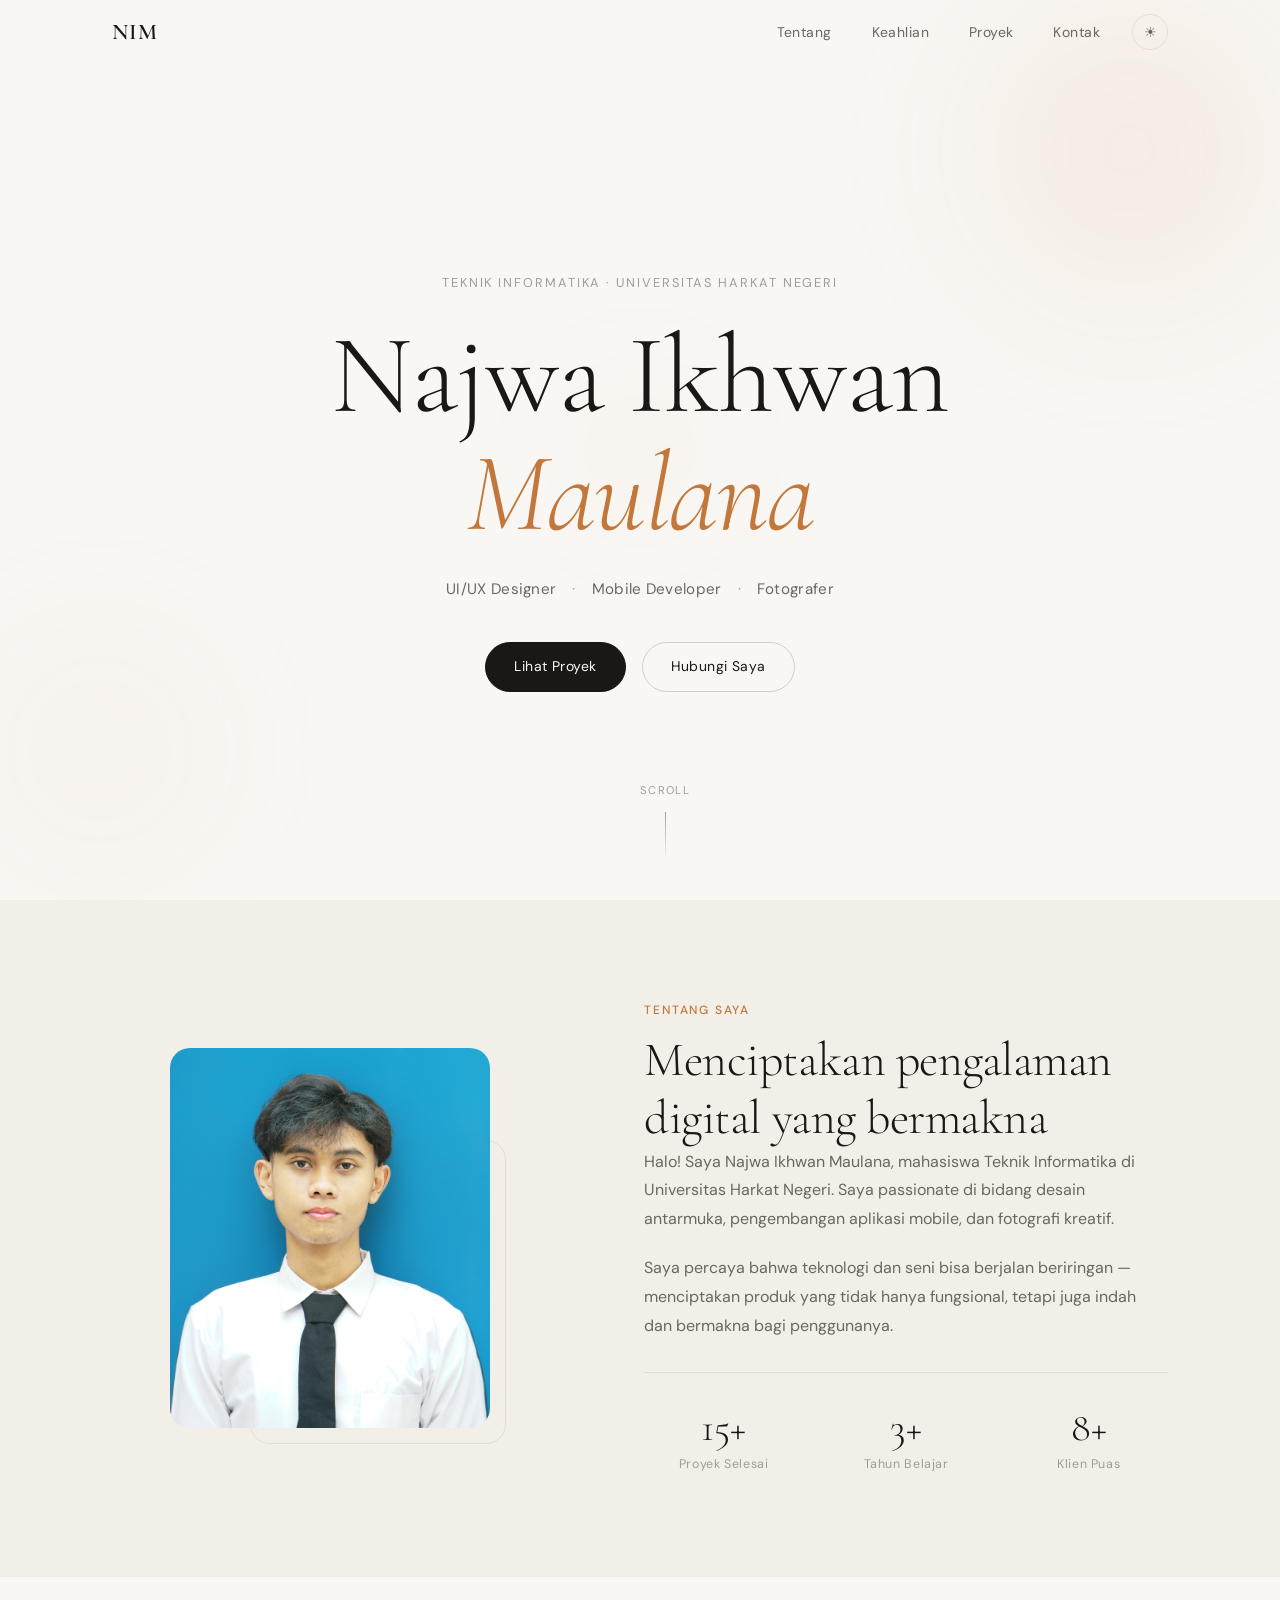
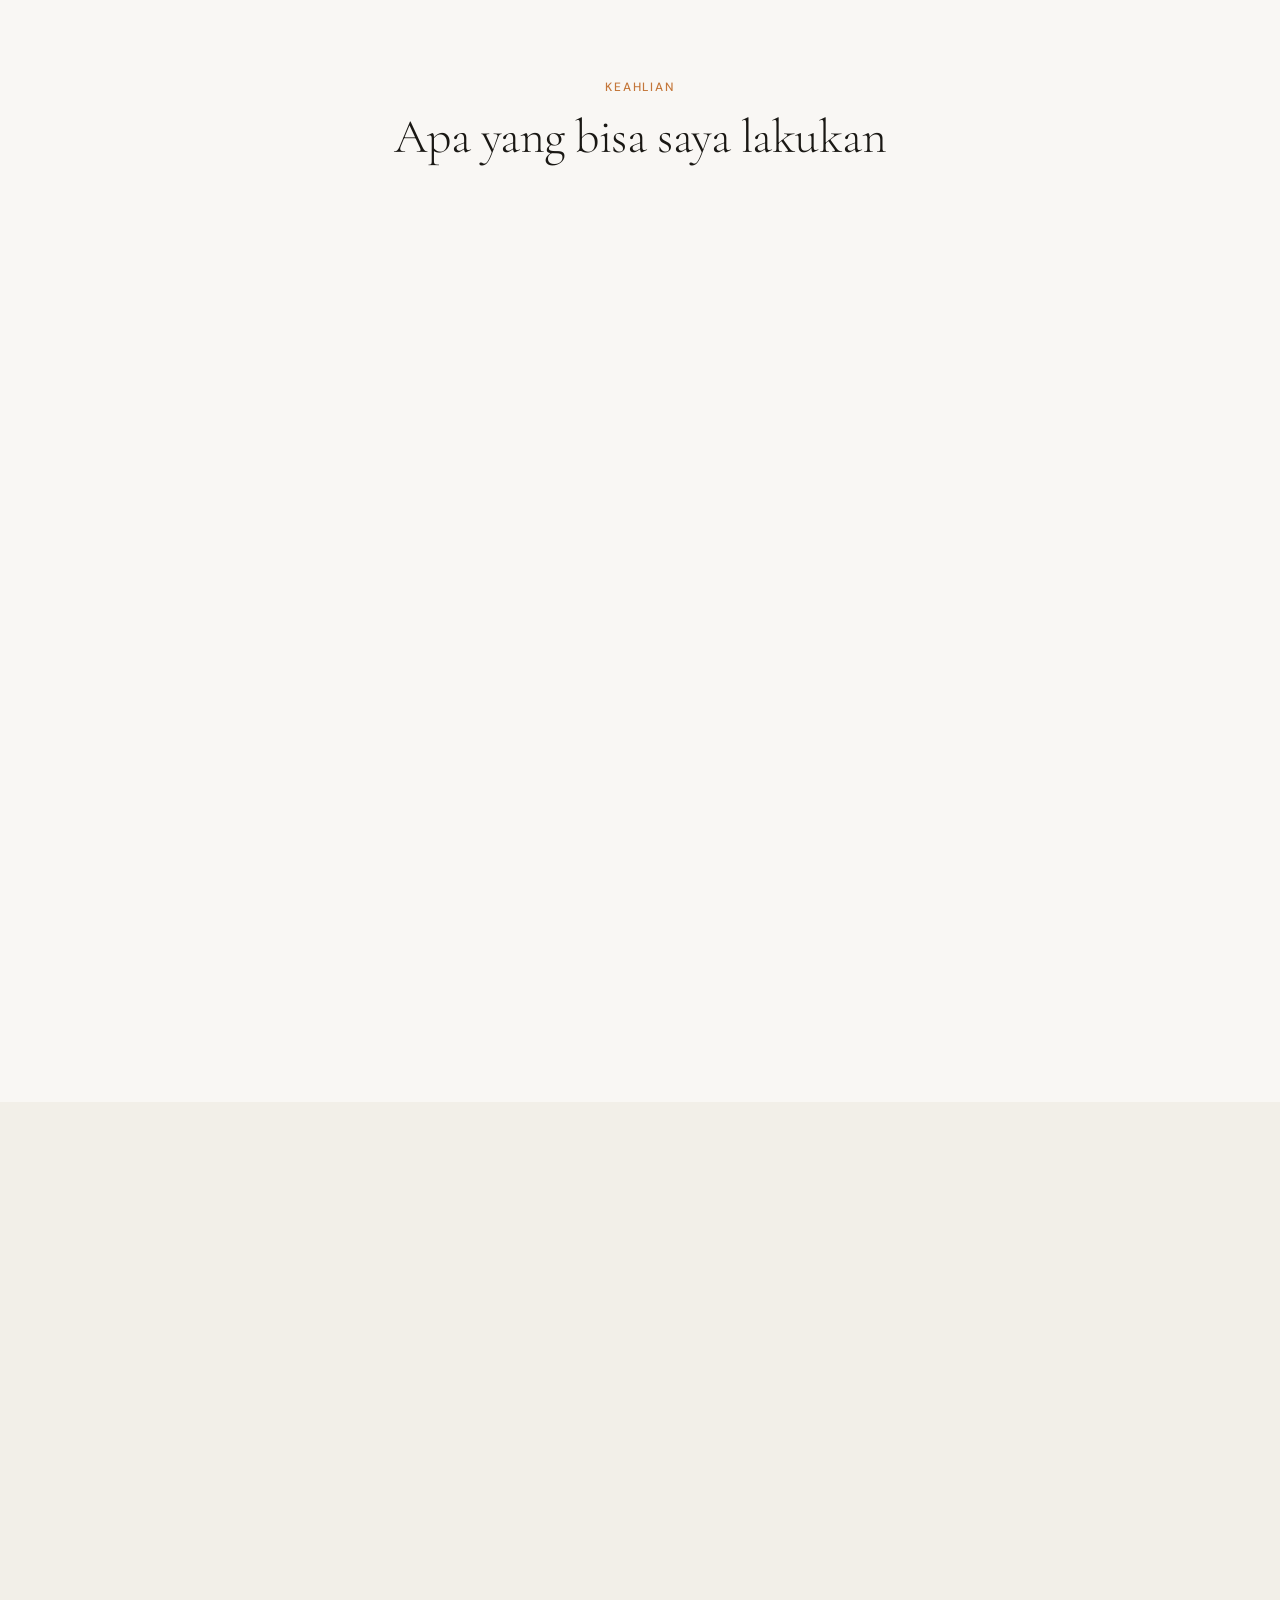
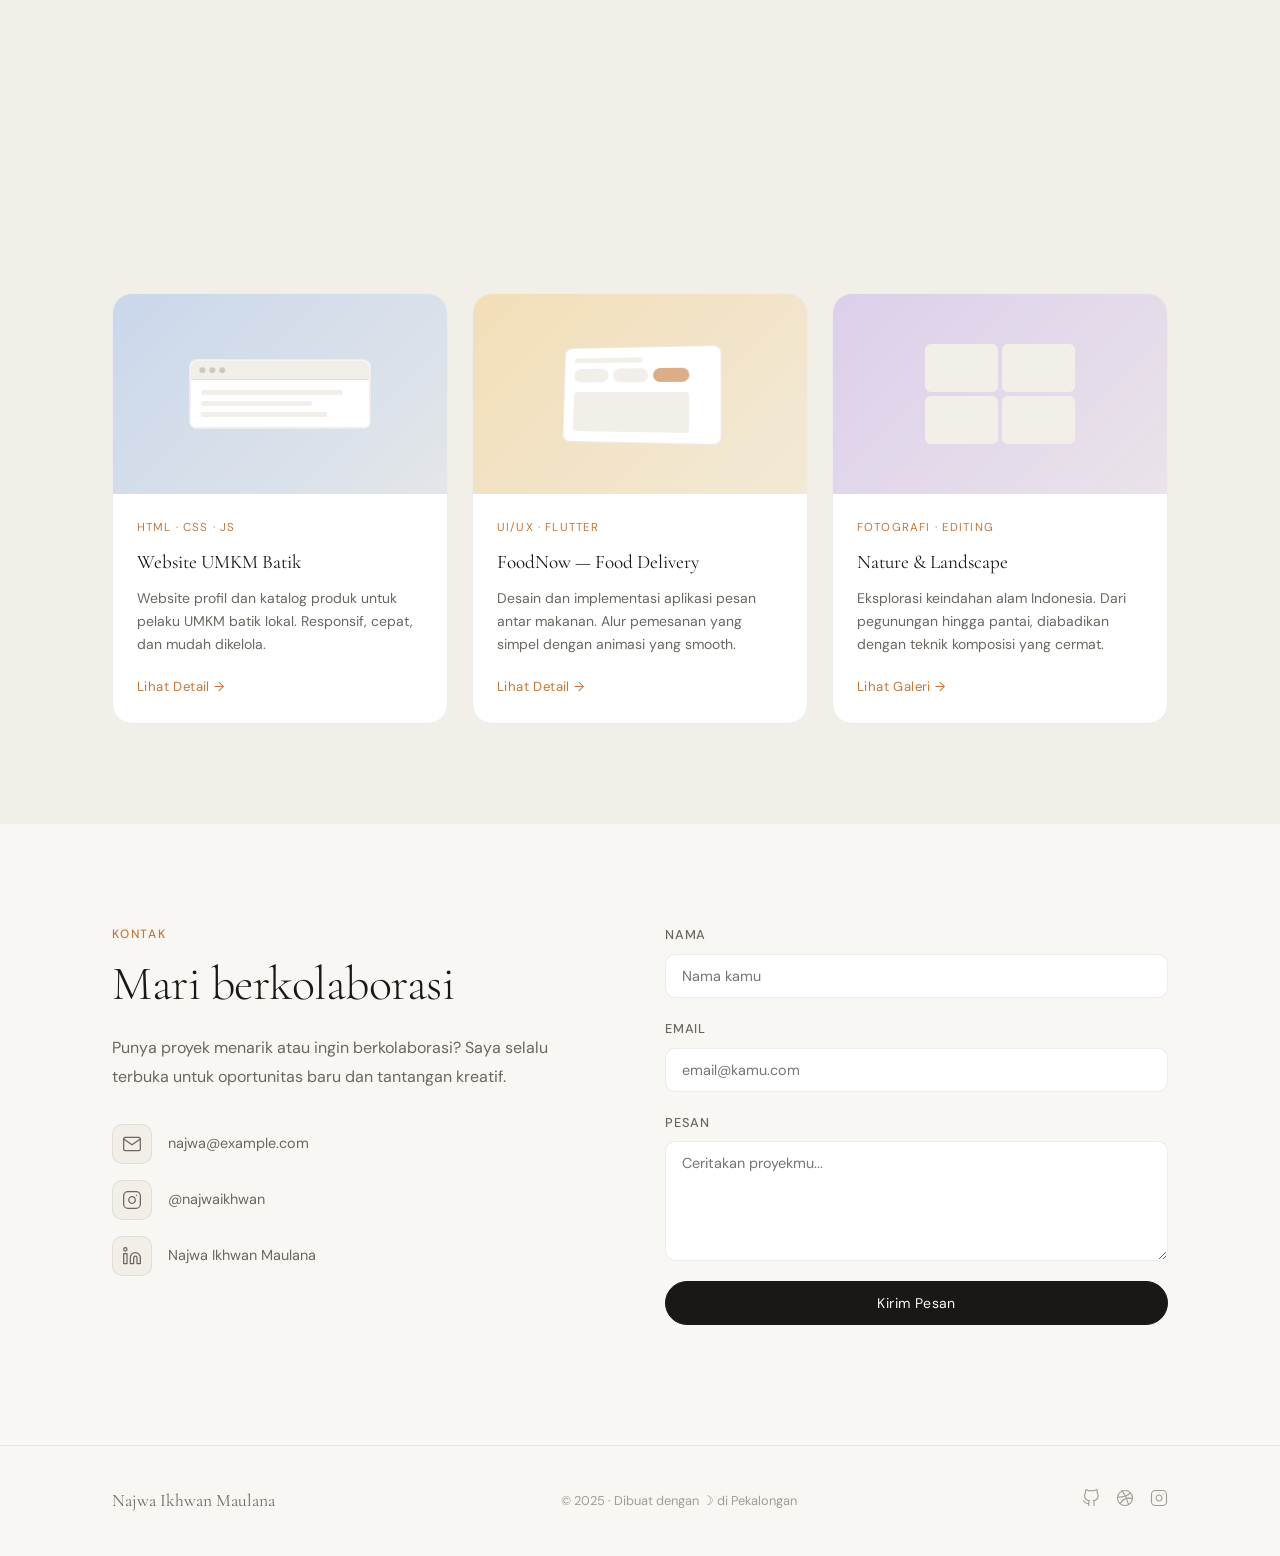
==== index.html @ eb7c4c54 "first commit" ====
<!DOCTYPE html>
<html lang="id" data-theme="light">
<head>
  <meta charset="UTF-8" />
  <meta name="viewport" content="width=device-width, initial-scale=1.0" />
  <title>Najwa Ikhwan Maulana — Portfolio</title>
  <meta name="description" content="Portfolio Najwa Ikhwan Maulana — UI/UX Designer, Mobile Developer & Fotografer dari Universitas Harkat Negeri" />
  <link rel="preconnect" href="https://fonts.googleapis.com" />
  <link rel="preconnect" href="https://fonts.gstatic.com" crossorigin />
  <link href="https://fonts.googleapis.com/css2?family=Cormorant+Garamond:ital,wght@0,300;0,400;0,600;1,300;1,400&family=DM+Sans:ital,opsz,wght@0,9..40,300;0,9..40,400;0,9..40,500;1,9..40,300&display=swap" rel="stylesheet" />
  <link rel="stylesheet" href="style.css" />
</head>
<body>

  <!-- NAV -->
  <nav class="nav" id="nav">
    <div class="nav-inner">
      <a href="#hero" class="nav-logo">NIM</a>
      <ul class="nav-links">
        <li><a href="#about">Tentang</a></li>
        <li><a href="#skills">Keahlian</a></li>
        <li><a href="#projects">Proyek</a></li>
        <li><a href="#contact">Kontak</a></li>
      </ul>
      <button class="theme-toggle" id="themeToggle" aria-label="Toggle dark mode">
        <span class="sun-icon">☀</span>
        <span class="moon-icon">☾</span>
      </button>
      <button class="nav-hamburger" id="hamburger" aria-label="Menu">
        <span></span><span></span><span></span>
      </button>
    </div>
    <div class="nav-mobile" id="navMobile">
      <a href="#about" class="mobile-link">Tentang</a>
      <a href="#skills" class="mobile-link">Keahlian</a>
      <a href="#projects" class="mobile-link">Proyek</a>
      <a href="#contact" class="mobile-link">Kontak</a>
    </div>
  </nav>

  <!-- HERO -->
  <section class="hero" id="hero">
    <div class="hero-bg">
      <div class="hero-shape shape-1"></div>
      <div class="hero-shape shape-2"></div>
      <div class="hero-shape shape-3"></div>
    </div>
    <div class="hero-content">
      <p class="hero-tag animate-up delay-1">Teknik Informatika · Universitas Harkat Negeri</p>
      <h1 class="hero-name animate-up delay-2">
        Najwa Ikhwan<br />
        <em>Maulana</em>
      </h1>
      <p class="hero-roles animate-up delay-3">
        <span class="role">UI/UX Designer</span>
        <span class="dot">·</span>
        <span class="role">Mobile Developer</span>
        <span class="dot">·</span>
        <span class="role">Fotografer</span>
      </p>
      <div class="hero-cta animate-up delay-4">
        <a href="#projects" class="btn btn-primary">Lihat Proyek</a>
        <a href="#contact" class="btn btn-outline">Hubungi Saya</a>
      </div>
    </div>
    <div class="hero-scroll animate-up delay-5">
      <span>Scroll</span>
      <div class="scroll-line"></div>
    </div>
  </section>

  <!-- ABOUT -->
  <section class="about section" id="about">
    <div class="container">
      <div class="about-grid">
        <div class="about-img-wrap reveal">
          <div class="about-img-frame">
            <!-- GANTI src dengan path/URL foto profilmu -->
            <img
              src="images/profile.jpeg"
              alt="Najwa Ikhwan Maulana"
              class="about-photo"
              onerror="this.style.display='none'; this.nextElementSibling.style.display='flex';"
            />
            <div class="about-img-placeholder" style="display:none;">
              <span>NIM</span>
            </div>
            <div class="about-img-deco"></div>
          </div>
        </div>
        <div class="about-text reveal delay-2">
          <p class="section-label">Tentang Saya</p>
          <h2 class="section-title">Menciptakan pengalaman digital yang bermakna</h2>
          <p class="about-desc">
            Halo! Saya Najwa Ikhwan Maulana, mahasiswa Teknik Informatika di Universitas Harkat Negeri. Saya passionate di bidang desain antarmuka, pengembangan aplikasi mobile, dan fotografi kreatif.
          </p>
          <p class="about-desc">
            Saya percaya bahwa teknologi dan seni bisa berjalan beriringan — menciptakan produk yang tidak hanya fungsional, tetapi juga indah dan bermakna bagi penggunanya.
          </p>
          <div class="about-stats">
            <div class="stat">
              <span class="stat-num">15+</span>
              <span class="stat-label">Proyek Selesai</span>
            </div>
            <div class="stat">
              <span class="stat-num">3+</span>
              <span class="stat-label">Tahun Belajar</span>
            </div>
            <div class="stat">
              <span class="stat-num">8+</span>
              <span class="stat-label">Klien Puas</span>
            </div>
          </div>
        </div>
      </div>
    </div>
  </section>

  <!-- SKILLS -->
  <section class="skills section" id="skills">
    <div class="container">
      <div class="section-header reveal">
        <p class="section-label">Keahlian</p>
        <h2 class="section-title">Apa yang bisa saya lakukan</h2>
      </div>
      <div class="skills-grid">

        <div class="skill-card reveal delay-1">
          <div class="skill-icon">
            <svg width="28" height="28" viewBox="0 0 24 24" fill="none" stroke="currentColor" stroke-width="1.5" stroke-linecap="round" stroke-linejoin="round"><rect x="2" y="3" width="20" height="14" rx="2"/><path d="M8 21h8M12 17v4"/></svg>
          </div>
          <h3>UI/UX Design</h3>
          <p>Merancang antarmuka yang intuitif dan estetis menggunakan Figma. Fokus pada user research, wireframing, prototyping, dan design system.</p>
          <div class="skill-tags">
            <span>Figma</span><span>Prototyping</span><span>User Research</span>
          </div>
        </div>

        <div class="skill-card reveal delay-2">
          <div class="skill-icon">
            <svg width="28" height="28" viewBox="0 0 24 24" fill="none" stroke="currentColor" stroke-width="1.5" stroke-linecap="round" stroke-linejoin="round"><rect x="5" y="2" width="14" height="20" rx="2"/><path d="M12 18h.01"/></svg>
          </div>
          <h3>Mobile Development</h3>
          <p>Membangun aplikasi mobile cross-platform yang smooth dan performan dengan Flutter. Dari konsep hingga deployment ke App Store & Play Store.</p>
          <div class="skill-tags">
            <span>Flutter</span><span>Dart</span><span>Firebase</span>
          </div>
        </div>

        <div class="skill-card reveal delay-3">
          <div class="skill-icon">
            <svg width="28" height="28" viewBox="0 0 24 24" fill="none" stroke="currentColor" stroke-width="1.5" stroke-linecap="round" stroke-linejoin="round"><polyline points="16 18 22 12 16 6"/><polyline points="8 6 2 12 8 18"/></svg>
          </div>
          <h3>Web Development</h3>
          <p>Membangun website yang responsif dan modern dengan HTML, CSS, dan JavaScript. Tampilan yang menarik di semua ukuran layar.</p>
          <div class="skill-tags">
            <span>HTML</span><span>CSS</span><span>JavaScript</span>
          </div>
        </div>

        <div class="skill-card reveal delay-4">
          <div class="skill-icon">
            <svg width="28" height="28" viewBox="0 0 24 24" fill="none" stroke="currentColor" stroke-width="1.5" stroke-linecap="round" stroke-linejoin="round"><path d="M14.5 4h-5L7 7H4a2 2 0 0 0-2 2v9a2 2 0 0 0 2 2h16a2 2 0 0 0 2-2V9a2 2 0 0 0-2-2h-3l-2.5-3z"/><circle cx="12" cy="13" r="3"/></svg>
          </div>
          <h3>Fotografi</h3>
          <p>Mengabadikan momen dengan perspektif yang unik. Spesialisasi portrait, landscape, dan product photography dengan editing profesional.</p>
          <div class="skill-tags">
            <span>Portrait</span><span>Landscape</span><span>Lightroom</span>
          </div>
        </div>

        <div class="skill-card reveal delay-5">
          <div class="skill-icon">
            <svg width="28" height="28" viewBox="0 0 24 24" fill="none" stroke="currentColor" stroke-width="1.5" stroke-linecap="round" stroke-linejoin="round"><circle cx="12" cy="12" r="3"/><path d="M12 1v4M12 19v4M4.22 4.22l2.83 2.83M16.95 16.95l2.83 2.83M1 12h4M19 12h4M4.22 19.78l2.83-2.83M16.95 7.05l2.83-2.83"/></svg>
          </div>
          <h3>Photo Editing</h3>
          <p>Mengolah foto menjadi karya visual yang memukau. Retouching, color grading, dan manipulasi foto dengan teknik profesional.</p>
          <div class="skill-tags">
            <span>Photoshop</span><span>Lightroom</span><span>Color Grading</span>
          </div>
        </div>

        <div class="skill-card reveal delay-6">
          <div class="skill-icon">
            <svg width="28" height="28" viewBox="0 0 24 24" fill="none" stroke="currentColor" stroke-width="1.5" stroke-linecap="round" stroke-linejoin="round"><path d="M12 20h9"/><path d="M16.5 3.5a2.121 2.121 0 0 1 3 3L7 19l-4 1 1-4L16.5 3.5z"/></svg>
          </div>
          <h3>Branding & Visual</h3>
          <p>Membangun identitas visual yang kuat dan konsisten. Logo design, brand guideline, dan materi pemasaran yang berkesan.</p>
          <div class="skill-tags">
            <span>Logo Design</span><span>Illustrator</span><span>Branding</span>
          </div>
        </div>

      </div>
    </div>
  </section>

  <!-- PROJECTS -->
  <section class="projects section" id="projects">
    <div class="container">
      <div class="section-header reveal">
        <p class="section-label">Portofolio</p>
        <h2 class="section-title">Proyek pilihan saya</h2>
      </div>

      <div class="projects-filter reveal">
        <button class="filter-btn active" data-filter="all">Semua</button>
        <button class="filter-btn" data-filter="uiux">UI/UX</button>
        <button class="filter-btn" data-filter="mobile">Mobile</button>
        <button class="filter-btn" data-filter="web">Web</button>
        <button class="filter-btn" data-filter="foto">Fotografi</button>
      </div>

      <div class="projects-grid" id="projectsGrid">

        <div class="project-card reveal delay-1" data-category="uiux">
          <div class="project-img" style="--accent:#6C63FF">
            <!-- GANTI src dengan path/URL thumbnail proyek 1 -->
            <img src="images/project-1.jpg" alt="Aplikasi E-Learning" class="project-thumb"
              onerror="this.style.display='none'; this.nextElementSibling.style.display='flex';" />
            <div class="project-mockup uiux-mock" style="display:none;">
              <div class="mock-bar"></div>
              <div class="mock-content">
                <div class="mock-line w80"></div>
                <div class="mock-line w60"></div>
                <div class="mock-card-row">
                  <div class="mock-card-sm"></div>
                  <div class="mock-card-sm"></div>
                </div>
              </div>
            </div>
          </div>
          <div class="project-info">
            <div class="project-cat">UI/UX Design</div>
            <h3>Aplikasi E-Learning</h3>
            <p>Desain lengkap aplikasi belajar online dengan fitur video, kuis, dan sertifikat. 40+ layar termasuk design system.</p>
            <div class="project-links">
              <a href="https://www.figma.com/design/Xkju3Ho3dI4zHJKLaBNoLL/PostureFit---Indonesia-Atletis?node-id=4-2&t=gDZotQlqgUCAiYot-1" class="project-link">Lihat Detail →</a>
            </div>
          </div>
        </div>

        <div class="project-card reveal delay-2" data-category="mobile">
          <div class="project-img" style="--accent:#00B4A0">
            <!-- GANTI src dengan path/URL thumbnail proyek 2 -->
            <img src="images/project-2.jpg" alt="FinTrack" class="project-thumb"
              onerror="this.style.display='none'; this.nextElementSibling.style.display='flex';" />
            <div class="project-mockup mobile-mock" style="display:none;">
              <div class="phone-frame">
                <div class="phone-notch"></div>
                <div class="phone-screen">
                  <div class="mock-line w70"></div>
                  <div class="mock-line w50"></div>
                  <div class="mock-circle"></div>
                </div>
              </div>
            </div>
          </div>
          <div class="project-info">
            <div class="project-cat">Flutter · Mobile</div>
            <h3>FinTrack — Keuangan Pribadi</h3>
            <p>Aplikasi manajemen keuangan pribadi berbasis Flutter. Fitur pencatatan transaksi, budget tracking, dan laporan visual.</p>
            <div class="project-links">
              <a href="#" class="project-link">Lihat Detail →</a>
            </div>
          </div>
        </div>

        <div class="project-card reveal delay-3" data-category="foto">
          <div class="project-img photo-project" style="--accent:#E8956D">
            <!-- GANTI src dengan path/URL thumbnail proyek 3 -->
            <img src="images/project-3.jpg" alt="Urban Portraits Series" class="project-thumb"
              onerror="this.style.display='none'; this.nextElementSibling.style.display='flex';" />
            <div class="photo-grid-mock" style="display:none;">
              <div class="pg-item pg-large"></div>
              <div class="pg-right">
                <div class="pg-item"></div>
                <div class="pg-item"></div>
              </div>
            </div>
          </div>
          <div class="project-info">
            <div class="project-cat">Fotografi · Editing</div>
            <h3>Urban Portraits Series</h3>
            <p>Koleksi foto portrait dan street photography di sudut-sudut kota. Diedit dengan color grading cinematic tone.</p>
            <div class="project-links">
              <a href="#" class="project-link">Lihat Galeri →</a>
            </div>
          </div>
        </div>

        <div class="project-card reveal delay-4" data-category="web">
          <div class="project-img" style="--accent:#3B82F6">
            <!-- GANTI src dengan path/URL thumbnail proyek 4 -->
            <img src="images/project-4.jpg" alt="Website UMKM Batik" class="project-thumb"
              onerror="this.style.display='none'; this.nextElementSibling.style.display='flex';" />
            <div class="project-mockup web-mock" style="display:none;">
              <div class="mock-browser">
                <div class="browser-dots"><span></span><span></span><span></span></div>
                <div class="browser-body">
                  <div class="mock-line w90"></div>
                  <div class="mock-line w70"></div>
                  <div class="mock-line w80"></div>
                </div>
              </div>
            </div>
          </div>
          <div class="project-info">
            <div class="project-cat">HTML · CSS · JS</div>
            <h3>Website UMKM Batik</h3>
            <p>Website profil dan katalog produk untuk pelaku UMKM batik lokal. Responsif, cepat, dan mudah dikelola.</p>
            <div class="project-links">
              <a href="#" class="project-link">Lihat Detail →</a>
            </div>
          </div>
        </div>

        <div class="project-card reveal delay-5" data-category="uiux mobile">
          <div class="project-img" style="--accent:#F59E0B">
            <!-- GANTI src dengan path/URL thumbnail proyek 5 -->
            <img src="images/project-5.jpg" alt="FoodNow Food Delivery" class="project-thumb"
              onerror="this.style.display='none'; this.nextElementSibling.style.display='flex';" />
            <div class="project-mockup uiux-mock" style="display:none;">
              <div class="mock-bar"></div>
              <div class="mock-content">
                <div class="mock-line w60"></div>
                <div class="mock-row">
                  <div class="mock-pill"></div>
                  <div class="mock-pill"></div>
                  <div class="mock-pill active"></div>
                </div>
                <div class="mock-card-full"></div>
              </div>
            </div>
          </div>
          <div class="project-info">
            <div class="project-cat">UI/UX · Flutter</div>
            <h3>FoodNow — Food Delivery</h3>
            <p>Desain dan implementasi aplikasi pesan antar makanan. Alur pemesanan yang simpel dengan animasi yang smooth.</p>
            <div class="project-links">
              <a href="#" class="project-link">Lihat Detail →</a>
            </div>
          </div>
        </div>

        <div class="project-card reveal delay-6" data-category="foto">
          <div class="project-img photo-project" style="--accent:#8B5CF6">
            <!-- GANTI src dengan path/URL thumbnail proyek 6 -->
            <img src="images/project-6.jpg" alt="Nature and Landscape" class="project-thumb"
              onerror="this.style.display='none'; this.nextElementSibling.style.display='flex';" />
            <div class="photo-grid-mock style2" style="display:none;">
              <div class="pg-item"></div>
              <div class="pg-item"></div>
              <div class="pg-item"></div>
              <div class="pg-item"></div>
            </div>
          </div>
          <div class="project-info">
            <div class="project-cat">Fotografi · Editing</div>
            <h3>Nature & Landscape</h3>
            <p>Eksplorasi keindahan alam Indonesia. Dari pegunungan hingga pantai, diabadikan dengan teknik komposisi yang cermat.</p>
            <div class="project-links">
              <a href="#" class="project-link">Lihat Galeri →</a>
            </div>
          </div>
        </div>

      </div>
    </div>
  </section>

  <!-- CONTACT -->
  <section class="contact section" id="contact">
    <div class="container">
      <div class="contact-wrap reveal">
        <div class="contact-left">
          <p class="section-label">Kontak</p>
          <h2 class="section-title">Mari berkolaborasi</h2>
          <p class="contact-desc">Punya proyek menarik atau ingin berkolaborasi? Saya selalu terbuka untuk oportunitas baru dan tantangan kreatif.</p>
          <div class="contact-links">
            <a href="mailto:najwa@example.com" class="contact-item">
              <div class="contact-icon">
                <svg width="20" height="20" viewBox="0 0 24 24" fill="none" stroke="currentColor" stroke-width="1.5" stroke-linecap="round" stroke-linejoin="round"><path d="M4 4h16c1.1 0 2 .9 2 2v12c0 1.1-.9 2-2 2H4c-1.1 0-2-.9-2-2V6c0-1.1.9-2 2-2z"/><polyline points="22,6 12,13 2,6"/></svg>
              </div>
              <span>najwa@example.com</span>
            </a>
            <a href="https://instagram.com/" target="_blank" class="contact-item">
              <div class="contact-icon">
                <svg width="20" height="20" viewBox="0 0 24 24" fill="none" stroke="currentColor" stroke-width="1.5" stroke-linecap="round" stroke-linejoin="round"><rect x="2" y="2" width="20" height="20" rx="5" ry="5"/><path d="M16 11.37A4 4 0 1 1 12.63 8 4 4 0 0 1 16 11.37z"/><line x1="17.5" y1="6.5" x2="17.51" y2="6.5"/></svg>
              </div>
              <span>@najwaikhwan</span>
            </a>
            <a href="https://linkedin.com/" target="_blank" class="contact-item">
              <div class="contact-icon">
                <svg width="20" height="20" viewBox="0 0 24 24" fill="none" stroke="currentColor" stroke-width="1.5" stroke-linecap="round" stroke-linejoin="round"><path d="M16 8a6 6 0 0 1 6 6v7h-4v-7a2 2 0 0 0-2-2 2 2 0 0 0-2 2v7h-4v-7a6 6 0 0 1 6-6z"/><rect x="2" y="9" width="4" height="12"/><circle cx="4" cy="4" r="2"/></svg>
              </div>
              <span>Najwa Ikhwan Maulana</span>
            </a>
          </div>
        </div>
        <div class="contact-right">
          <form class="contact-form" id="contactForm">
            <div class="form-group">
              <label for="name">Nama</label>
              <input type="text" id="name" placeholder="Nama kamu" required />
            </div>
            <div class="form-group">
              <label for="email">Email</label>
              <input type="email" id="email" placeholder="email@kamu.com" required />
            </div>
            <div class="form-group">
              <label for="message">Pesan</label>
              <textarea id="message" rows="4" placeholder="Ceritakan proyekmu..." required></textarea>
            </div>
            <button type="submit" class="btn btn-primary btn-full">Kirim Pesan</button>
            <p class="form-note" id="formNote"></p>
          </form>
        </div>
      </div>
    </div>
  </section>

  <!-- FOOTER -->
  <footer class="footer">
    <div class="container">
      <div class="footer-inner">
        <p class="footer-name">Najwa Ikhwan Maulana</p>
        <p class="footer-copy">© 2025 · Dibuat dengan ☽ di Pekalongan</p>
        <div class="footer-social">
          <a href="https://github.com/" target="_blank" aria-label="GitHub">
            <svg width="18" height="18" viewBox="0 0 24 24" fill="none" stroke="currentColor" stroke-width="1.5" stroke-linecap="round" stroke-linejoin="round"><path d="M9 19c-5 1.5-5-2.5-7-3m14 6v-3.87a3.37 3.37 0 0 0-.94-2.61c3.14-.35 6.44-1.54 6.44-7A5.44 5.44 0 0 0 20 4.77 5.07 5.07 0 0 0 19.91 1S18.73.65 16 2.48a13.38 13.38 0 0 0-7 0C6.27.65 5.09 1 5.09 1A5.07 5.07 0 0 0 5 4.77a5.44 5.44 0 0 0-1.5 3.78c0 5.42 3.3 6.61 6.44 7A3.37 3.37 0 0 0 9 18.13V22"/></svg>
          </a>
          <a href="https://dribbble.com/" target="_blank" aria-label="Dribbble">
            <svg width="18" height="18" viewBox="0 0 24 24" fill="none" stroke="currentColor" stroke-width="1.5" stroke-linecap="round" stroke-linejoin="round"><circle cx="12" cy="12" r="10"/><path d="M8.56 2.75c4.37 6.03 6.02 9.42 8.03 17.72m2.54-15.38c-3.72 4.35-8.94 5.66-16.88 5.85m19.5 1.9c-3.5-.93-6.63-.82-8.94 0-2.58.92-5.01 2.86-7.44 6.32"/></svg>
          </a>
          <a href="https://instagram.com/" target="_blank" aria-label="Instagram">
            <svg width="18" height="18" viewBox="0 0 24 24" fill="none" stroke="currentColor" stroke-width="1.5" stroke-linecap="round" stroke-linejoin="round"><rect x="2" y="2" width="20" height="20" rx="5"/><path d="M16 11.37A4 4 0 1 1 12.63 8 4 4 0 0 1 16 11.37z"/><line x1="17.5" y1="6.5" x2="17.51" y2="6.5"/></svg>
          </a>
        </div>
      </div>
    </div>
  </footer>

  <script src="main.js"></script>
</body>
</html>
---- style.css ----
/* ===== IMAGES ===== */
.about-photo {
  width: 100%;
  height: 100%;
  object-fit: cover;
  border-radius: var(--radius-lg);
  display: block;
}

.project-thumb {
  width: 100%;
  height: 100%;
  object-fit: cover;
  display: block;
  transition: transform 0.5s cubic-bezier(0.4,0,0.2,1);
}

.project-card:hover .project-thumb {
  transform: scale(1.04);
}

/* ===== RESET & BASE ===== */
*, *::before, *::after { box-sizing: border-box; margin: 0; padding: 0; }

:root {
  --bg: #F9F7F4;
  --bg-card: #FFFFFF;
  --bg-alt: #F2EFE8;
  --text: #1A1814;
  --text-muted: #6B6760;
  --text-faint: #A09D97;
  --accent: #2D2926;
  --accent-warm: #C4773A;
  --border: rgba(26,24,20,0.08);
  --border-hover: rgba(26,24,20,0.18);
  --shadow: 0 4px 32px rgba(26,24,20,0.06);
  --shadow-hover: 0 8px 48px rgba(26,24,20,0.12);
  --nav-h: 64px;
  --radius: 12px;
  --radius-lg: 20px;
  --transition: 0.3s cubic-bezier(0.4,0,0.2,1);
  --font-display: 'Cormorant Garamond', serif;
  --font-body: 'DM Sans', sans-serif;
}

[data-theme="dark"] {
  --bg: #121110;
  --bg-card: #1C1B19;
  --bg-alt: #191817;
  --text: #F0EDE6;
  --text-muted: #9A9690;
  --text-faint: #5E5C57;
  --accent: #F0EDE6;
  --accent-warm: #D4894A;
  --border: rgba(240,237,230,0.08);
  --border-hover: rgba(240,237,230,0.18);
  --shadow: 0 4px 32px rgba(0,0,0,0.3);
  --shadow-hover: 0 8px 48px rgba(0,0,0,0.4);
}

html { scroll-behavior: smooth; font-size: 16px; }

body {
  font-family: var(--font-body);
  background: var(--bg);
  color: var(--text);
  line-height: 1.7;
  overflow-x: hidden;
  transition: background var(--transition), color var(--transition);
}

::selection { background: var(--accent-warm); color: #fff; }

a { text-decoration: none; color: inherit; }
img { max-width: 100%; display: block; }

.container {
  max-width: 1120px;
  margin: 0 auto;
  padding: 0 2rem;
}

.section { padding: 100px 0; }

/* ===== NAV ===== */
.nav {
  position: fixed;
  top: 0; left: 0; right: 0;
  z-index: 1000;
  height: var(--nav-h);
  background: transparent;
  transition: background var(--transition), backdrop-filter var(--transition), border-color var(--transition);
}

.nav.scrolled {
  background: rgba(249,247,244,0.85);
  backdrop-filter: blur(12px);
  border-bottom: 1px solid var(--border);
}

[data-theme="dark"] .nav.scrolled {
  background: rgba(18,17,16,0.85);
}

.nav-inner {
  max-width: 1120px;
  margin: 0 auto;
  padding: 0 2rem;
  height: 100%;
  display: flex;
  align-items: center;
  gap: 2rem;
}

.nav-logo {
  font-family: var(--font-display);
  font-size: 1.4rem;
  font-weight: 600;
  letter-spacing: 0.05em;
  color: var(--text);
  margin-right: auto;
}

.nav-links {
  display: flex;
  list-style: none;
  gap: 2.5rem;
}

.nav-links a {
  font-size: 0.875rem;
  font-weight: 400;
  letter-spacing: 0.03em;
  color: var(--text-muted);
  transition: color var(--transition);
  position: relative;
}

.nav-links a::after {
  content: '';
  position: absolute;
  bottom: -2px; left: 0;
  width: 0; height: 1px;
  background: var(--accent-warm);
  transition: width var(--transition);
}

.nav-links a:hover { color: var(--text); }
.nav-links a:hover::after { width: 100%; }

.theme-toggle {
  width: 36px; height: 36px;
  background: none;
  border: 1px solid var(--border);
  border-radius: 50%;
  cursor: pointer;
  display: flex;
  align-items: center;
  justify-content: center;
  color: var(--text-muted);
  font-size: 0.9rem;
  transition: all var(--transition);
}

.theme-toggle:hover {
  border-color: var(--border-hover);
  color: var(--text);
}

[data-theme="light"] .moon-icon { display: none; }
[data-theme="dark"] .sun-icon { display: none; }

.nav-hamburger {
  display: none;
  flex-direction: column;
  gap: 5px;
  background: none;
  border: none;
  cursor: pointer;
  padding: 4px;
}

.nav-hamburger span {
  display: block;
  width: 22px; height: 1.5px;
  background: var(--text);
  transition: all var(--transition);
}

.nav-mobile {
  display: none;
  flex-direction: column;
  padding: 1rem 2rem 1.5rem;
  background: var(--bg-card);
  border-bottom: 1px solid var(--border);
  gap: 1rem;
}

.nav-mobile.open { display: flex; }

.mobile-link {
  font-size: 1rem;
  color: var(--text-muted);
  transition: color var(--transition);
}

.mobile-link:hover { color: var(--text); }

/* ===== HERO ===== */
.hero {
  min-height: 100svh;
  display: flex;
  align-items: center;
  justify-content: center;
  position: relative;
  overflow: hidden;
  padding-top: var(--nav-h);
}

.hero-bg {
  position: absolute;
  inset: 0;
  pointer-events: none;
}

.hero-shape {
  position: absolute;
  border-radius: 50%;
  opacity: 0.35;
  filter: blur(60px);
}

.shape-1 {
  width: 500px; height: 500px;
  top: -100px; right: -100px;
  background: radial-gradient(circle, rgba(196,119,58,0.3) 0%, transparent 70%);
  animation: float1 12s ease-in-out infinite;
}

.shape-2 {
  width: 400px; height: 400px;
  bottom: -50px; left: -100px;
  background: radial-gradient(circle, rgba(196,119,58,0.15) 0%, transparent 70%);
  animation: float2 15s ease-in-out infinite;
}

.shape-3 {
  width: 300px; height: 300px;
  top: 50%; left: 50%;
  transform: translate(-50%, -50%);
  background: radial-gradient(circle, rgba(196,119,58,0.08) 0%, transparent 70%);
  animation: float1 9s ease-in-out infinite reverse;
}

@keyframes float1 {
  0%, 100% { transform: translateY(0) scale(1); }
  50% { transform: translateY(-30px) scale(1.05); }
}

@keyframes float2 {
  0%, 100% { transform: translateX(0) scale(1); }
  50% { transform: translateX(30px) scale(1.05); }
}

.hero-content {
  position: relative;
  z-index: 1;
  text-align: center;
  max-width: 800px;
  padding: 0 2rem;
}

.hero-tag {
  font-size: 0.8rem;
  letter-spacing: 0.15em;
  text-transform: uppercase;
  color: var(--text-faint);
  margin-bottom: 1.5rem;
}

.hero-name {
  font-family: var(--font-display);
  font-size: clamp(3.5rem, 9vw, 7rem);
  font-weight: 300;
  line-height: 1.05;
  letter-spacing: -0.01em;
  color: var(--text);
  margin-bottom: 1.5rem;
}

.hero-name em {
  font-style: italic;
  color: var(--accent-warm);
}

.hero-roles {
  display: flex;
  flex-wrap: wrap;
  align-items: center;
  justify-content: center;
  gap: 0.5rem 1rem;
  color: var(--text-muted);
  font-size: 0.95rem;
  letter-spacing: 0.02em;
  margin-bottom: 2.5rem;
}

.dot { color: var(--text-faint); }

.hero-cta {
  display: flex;
  gap: 1rem;
  justify-content: center;
  flex-wrap: wrap;
}

.hero-scroll {
  position: absolute;
  bottom: 2.5rem;
  left: 50%;
  transform: translateX(-50%);
  display: flex;
  flex-direction: column;
  align-items: center;
  gap: 0.75rem;
  color: var(--text-faint);
  font-size: 0.7rem;
  letter-spacing: 0.12em;
  text-transform: uppercase;
}

.scroll-line {
  width: 1px;
  height: 48px;
  background: linear-gradient(to bottom, var(--text-faint), transparent);
  animation: scrollDown 2s ease-in-out infinite;
}

@keyframes scrollDown {
  0% { transform: scaleY(0); transform-origin: top; opacity: 0; }
  50% { transform: scaleY(1); transform-origin: top; opacity: 1; }
  100% { transform: scaleY(1); transform-origin: bottom; opacity: 0; }
}

/* ===== BUTTONS ===== */
.btn {
  display: inline-flex;
  align-items: center;
  gap: 0.5rem;
  padding: 0.75rem 1.75rem;
  border-radius: 100px;
  font-family: var(--font-body);
  font-size: 0.875rem;
  font-weight: 400;
  letter-spacing: 0.03em;
  cursor: pointer;
  transition: all var(--transition);
  border: 1px solid transparent;
}

.btn-primary {
  background: var(--text);
  color: var(--bg);
  border-color: var(--text);
}

.btn-primary:hover {
  background: var(--accent-warm);
  border-color: var(--accent-warm);
  transform: translateY(-2px);
  box-shadow: 0 8px 24px rgba(196,119,58,0.3);
}

.btn-outline {
  background: transparent;
  color: var(--text);
  border-color: var(--border-hover);
}

.btn-outline:hover {
  border-color: var(--text);
  transform: translateY(-2px);
}

.btn-full { width: 100%; justify-content: center; }

/* ===== SECTION COMMON ===== */
.section-label {
  font-size: 0.75rem;
  letter-spacing: 0.15em;
  text-transform: uppercase;
  color: var(--accent-warm);
  margin-bottom: 0.75rem;
  font-weight: 500;
}

.section-title {
  font-family: var(--font-display);
  font-size: clamp(2rem, 4vw, 3rem);
  font-weight: 300;
  line-height: 1.2;
  color: var(--text);
  letter-spacing: -0.01em;
}

.section-header {
  text-align: center;
  margin-bottom: 4rem;
}

/* ===== ABOUT ===== */
.about { background: var(--bg-alt); }

.about-grid {
  display: grid;
  grid-template-columns: 1fr 1.2fr;
  gap: 6rem;
  align-items: center;
}

.about-img-wrap {
  display: flex;
  justify-content: center;
}

.about-img-frame {
  position: relative;
  width: 320px;
  height: 380px;
}

.about-img-placeholder {
  width: 100%;
  height: 100%;
  background: var(--bg-card);
  border-radius: var(--radius-lg);
  border: 1px solid var(--border);
  display: flex;
  align-items: center;
  justify-content: center;
  font-family: var(--font-display);
  font-size: 3rem;
  color: var(--text-faint);
  font-weight: 300;
  overflow: hidden;
}

.about-img-deco {
  position: absolute;
  bottom: -16px; right: -16px;
  width: 80%;
  height: 80%;
  border: 1px solid var(--border);
  border-radius: var(--radius-lg);
  z-index: -1;
}

.about-desc {
  color: var(--text-muted);
  margin-bottom: 1.25rem;
  font-size: 1rem;
  line-height: 1.8;
}

.about-stats {
  display: grid;
  grid-template-columns: repeat(3, 1fr);
  gap: 1.5rem;
  margin-top: 2rem;
  padding-top: 2rem;
  border-top: 1px solid var(--border);
}

.stat { text-align: center; }

.stat-num {
  display: block;
  font-family: var(--font-display);
  font-size: 2.5rem;
  font-weight: 300;
  color: var(--text);
  line-height: 1.1;
}

.stat-label {
  font-size: 0.78rem;
  color: var(--text-faint);
  letter-spacing: 0.05em;
}

/* ===== SKILLS ===== */
.skills-grid {
  display: grid;
  grid-template-columns: repeat(3, 1fr);
  gap: 1.5rem;
}

.skill-card {
  background: var(--bg-card);
  border: 1px solid var(--border);
  border-radius: var(--radius);
  padding: 2rem 1.75rem;
  transition: all var(--transition);
}

.skill-card:hover {
  border-color: var(--border-hover);
  transform: translateY(-4px);
  box-shadow: var(--shadow-hover);
}

.skill-icon {
  width: 52px; height: 52px;
  background: var(--bg-alt);
  border-radius: 12px;
  display: flex;
  align-items: center;
  justify-content: center;
  color: var(--accent-warm);
  margin-bottom: 1.25rem;
  transition: background var(--transition);
}

.skill-card:hover .skill-icon {
  background: rgba(196,119,58,0.1);
}

.skill-card h3 {
  font-family: var(--font-display);
  font-size: 1.3rem;
  font-weight: 400;
  color: var(--text);
  margin-bottom: 0.75rem;
}

.skill-card p {
  font-size: 0.9rem;
  color: var(--text-muted);
  line-height: 1.7;
  margin-bottom: 1.25rem;
}

.skill-tags {
  display: flex;
  flex-wrap: wrap;
  gap: 0.5rem;
}

.skill-tags span {
  font-size: 0.72rem;
  letter-spacing: 0.06em;
  padding: 0.3rem 0.75rem;
  background: var(--bg-alt);
  border-radius: 100px;
  color: var(--text-muted);
  border: 1px solid var(--border);
}

/* ===== PROJECTS ===== */
.projects { background: var(--bg-alt); }

.projects-filter {
  display: flex;
  flex-wrap: wrap;
  gap: 0.5rem;
  justify-content: center;
  margin-bottom: 3rem;
}

.filter-btn {
  padding: 0.5rem 1.25rem;
  font-family: var(--font-body);
  font-size: 0.82rem;
  letter-spacing: 0.04em;
  border: 1px solid var(--border);
  border-radius: 100px;
  background: transparent;
  color: var(--text-muted);
  cursor: pointer;
  transition: all var(--transition);
}

.filter-btn:hover,
.filter-btn.active {
  background: var(--text);
  color: var(--bg);
  border-color: var(--text);
}

.projects-grid {
  display: grid;
  grid-template-columns: repeat(3, 1fr);
  gap: 1.5rem;
}

.project-card {
  background: var(--bg-card);
  border: 1px solid var(--border);
  border-radius: var(--radius-lg);
  overflow: hidden;
  transition: all var(--transition);
}

.project-card:hover {
  transform: translateY(-6px);
  box-shadow: var(--shadow-hover);
  border-color: var(--border-hover);
}

.project-card.hidden { display: none; }

.project-img {
  height: 200px;
  background: color-mix(in srgb, var(--accent) 8%, var(--bg-alt));
  display: flex;
  align-items: center;
  justify-content: center;
  position: relative;
  overflow: hidden;
}

.project-img::before {
  content: '';
  position: absolute;
  inset: 0;
  background: linear-gradient(135deg, color-mix(in srgb, var(--accent) 15%, transparent), transparent);
}

/* Mockup UI elements */
.project-mockup {
  position: relative;
  z-index: 1;
  background: var(--bg-card);
  border-radius: 8px;
  border: 1px solid var(--border);
  overflow: hidden;
}

.uiux-mock {
  width: 160px;
  transform: perspective(400px) rotateY(-10deg) rotateX(5deg);
}

.mock-bar {
  height: 8px;
  background: var(--bg-alt);
  border-bottom: 1px solid var(--border);
}

.mock-content { padding: 10px; display: flex; flex-direction: column; gap: 6px; }

.mock-line {
  height: 5px;
  background: var(--bg-alt);
  border-radius: 3px;
}

.mock-line.w90 { width: 90%; }
.mock-line.w80 { width: 80%; }
.mock-line.w70 { width: 70%; }
.mock-line.w60 { width: 60%; }
.mock-line.w50 { width: 50%; }

.mock-card-row { display: flex; gap: 6px; margin-top: 4px; }

.mock-card-sm {
  flex: 1; height: 32px;
  background: var(--bg-alt);
  border-radius: 4px;
}

.mock-row { display: flex; gap: 5px; }
.mock-pill {
  height: 14px; width: 36px;
  background: var(--bg-alt);
  border-radius: 20px;
}
.mock-pill.active { background: var(--accent-warm); opacity: 0.6; }
.mock-card-full { height: 40px; background: var(--bg-alt); border-radius: 4px; margin-top: 4px; }

/* Phone mock */
.phone-frame {
  width: 70px; height: 130px;
  background: var(--bg-card);
  border-radius: 14px;
  border: 2px solid var(--border);
  padding: 8px 6px 10px;
  position: relative;
  transform: perspective(400px) rotateY(8deg);
}

.phone-notch {
  width: 24px; height: 4px;
  background: var(--border);
  border-radius: 2px;
  margin: 0 auto 6px;
}

.phone-screen {
  flex: 1;
  display: flex;
  flex-direction: column;
  gap: 5px;
  padding: 4px;
}

.mock-circle {
  width: 36px; height: 36px;
  border-radius: 50%;
  background: var(--bg-alt);
  margin: 4px auto 0;
}

/* Browser mock */
.mock-browser {
  width: 180px;
  background: var(--bg-card);
  border-radius: 6px;
  border: 1px solid var(--border);
  overflow: hidden;
  transform: perspective(400px) rotateX(5deg);
}

.browser-dots {
  display: flex;
  gap: 4px;
  padding: 6px 8px;
  background: var(--bg-alt);
  border-bottom: 1px solid var(--border);
}

.browser-dots span {
  width: 6px; height: 6px;
  border-radius: 50%;
  background: var(--border-hover);
}

.browser-body { padding: 10px; display: flex; flex-direction: column; gap: 6px; }

/* Photo mock */
.photo-grid-mock {
  display: flex;
  gap: 4px;
  width: 160px;
  height: 120px;
  position: relative;
  z-index: 1;
}

.pg-large {
  width: 65%;
  background: var(--bg-alt);
  border-radius: 6px;
}

.pg-right {
  display: flex;
  flex-direction: column;
  gap: 4px;
  width: 35%;
}

.pg-item {
  background: var(--bg-alt);
  border-radius: 6px;
  flex: 1;
}

.style2 {
  flex-wrap: wrap;
  width: 150px;
  height: 100px;
  gap: 4px;
}

.style2 .pg-item {
  width: calc(50% - 2px);
  flex: none;
}

.project-info { padding: 1.5rem; }

.project-cat {
  font-size: 0.72rem;
  letter-spacing: 0.1em;
  text-transform: uppercase;
  color: var(--accent-warm);
  margin-bottom: 0.5rem;
}

.project-info h3 {
  font-family: var(--font-display);
  font-size: 1.2rem;
  font-weight: 400;
  color: var(--text);
  margin-bottom: 0.5rem;
}

.project-info p {
  font-size: 0.875rem;
  color: var(--text-muted);
  line-height: 1.65;
  margin-bottom: 1rem;
}

.project-link {
  font-size: 0.825rem;
  color: var(--accent-warm);
  letter-spacing: 0.03em;
  transition: letter-spacing var(--transition);
}

.project-link:hover { letter-spacing: 0.06em; }

/* ===== CONTACT ===== */
.contact-wrap {
  display: grid;
  grid-template-columns: 1fr 1.1fr;
  gap: 6rem;
  align-items: start;
}

.contact-desc {
  color: var(--text-muted);
  font-size: 1rem;
  line-height: 1.8;
  margin: 1.25rem 0 2rem;
}

.contact-links { display: flex; flex-direction: column; gap: 1rem; }

.contact-item {
  display: flex;
  align-items: center;
  gap: 1rem;
  color: var(--text-muted);
  font-size: 0.9rem;
  transition: color var(--transition);
}

.contact-item:hover { color: var(--text); }

.contact-icon {
  width: 40px; height: 40px;
  background: var(--bg-alt);
  border: 1px solid var(--border);
  border-radius: 10px;
  display: flex;
  align-items: center;
  justify-content: center;
  flex-shrink: 0;
  transition: all var(--transition);
}

.contact-item:hover .contact-icon {
  background: var(--accent-warm);
  border-color: var(--accent-warm);
  color: #fff;
}

/* Form */
.contact-form {
  display: flex;
  flex-direction: column;
  gap: 1.25rem;
}

.form-group { display: flex; flex-direction: column; gap: 0.5rem; }

.form-group label {
  font-size: 0.8rem;
  letter-spacing: 0.06em;
  text-transform: uppercase;
  color: var(--text-muted);
  font-weight: 500;
}

.form-group input,
.form-group textarea {
  background: var(--bg-card);
  border: 1px solid var(--border);
  border-radius: 10px;
  padding: 0.75rem 1rem;
  font-family: var(--font-body);
  font-size: 0.9rem;
  color: var(--text);
  outline: none;
  transition: border-color var(--transition);
  width: 100%;
}

.form-group input:focus,
.form-group textarea:focus {
  border-color: var(--accent-warm);
}

.form-group textarea { resize: vertical; min-height: 120px; }

.form-note {
  font-size: 0.85rem;
  color: var(--accent-warm);
  text-align: center;
}

/* ===== FOOTER ===== */
.footer {
  padding: 2.5rem 0;
  border-top: 1px solid var(--border);
}

.footer-inner {
  display: flex;
  align-items: center;
  justify-content: space-between;
  flex-wrap: wrap;
  gap: 1rem;
}

.footer-name {
  font-family: var(--font-display);
  font-size: 1.1rem;
  color: var(--text-muted);
}

.footer-copy {
  font-size: 0.8rem;
  color: var(--text-faint);
}

.footer-social {
  display: flex;
  gap: 1rem;
}

.footer-social a {
  color: var(--text-faint);
  transition: color var(--transition);
}

.footer-social a:hover { color: var(--accent-warm); }

/* ===== ANIMATIONS ===== */
.animate-up {
  opacity: 0;
  transform: translateY(30px);
  animation: fadeUp 0.8s cubic-bezier(0.4,0,0.2,1) forwards;
}

@keyframes fadeUp {
  to { opacity: 1; transform: translateY(0); }
}

.delay-1 { animation-delay: 0.1s; }
.delay-2 { animation-delay: 0.25s; }
.delay-3 { animation-delay: 0.4s; }
.delay-4 { animation-delay: 0.55s; }
.delay-5 { animation-delay: 0.7s; }
.delay-6 { animation-delay: 0.85s; }

.reveal {
  opacity: 0;
  transform: translateY(24px);
  transition: opacity 0.7s cubic-bezier(0.4,0,0.2,1), transform 0.7s cubic-bezier(0.4,0,0.2,1);
}

.reveal.visible {
  opacity: 1;
  transform: translateY(0);
}

.reveal.delay-1 { transition-delay: 0.1s; }
.reveal.delay-2 { transition-delay: 0.2s; }
.reveal.delay-3 { transition-delay: 0.3s; }
.reveal.delay-4 { transition-delay: 0.4s; }
.reveal.delay-5 { transition-delay: 0.5s; }
.reveal.delay-6 { transition-delay: 0.6s; }

/* ===== RESPONSIVE ===== */
@media (max-width: 1024px) {
  .skills-grid { grid-template-columns: repeat(2, 1fr); }
  .projects-grid { grid-template-columns: repeat(2, 1fr); }
}

@media (max-width: 768px) {
  .nav-links { display: none; }
  .nav-hamburger { display: flex; }

  .hero-name { font-size: clamp(2.8rem, 12vw, 4rem); }

  .about-grid { grid-template-columns: 1fr; gap: 3rem; }
  .about-img-wrap { justify-content: flex-start; }
  .about-img-frame { width: 260px; height: 300px; }

  .skills-grid { grid-template-columns: 1fr; }
  .projects-grid { grid-template-columns: 1fr; }

  .contact-wrap { grid-template-columns: 1fr; gap: 3rem; }

  .footer-inner { flex-direction: column; text-align: center; }

  .about-stats { grid-template-columns: repeat(3, 1fr); gap: 1rem; }

  .section { padding: 70px 0; }
}

@media (max-width: 480px) {
  .container { padding: 0 1.25rem; }
  .hero-roles { font-size: 0.85rem; }
  .hero-cta { flex-direction: column; align-items: center; }
  .about-stats { gap: 0.75rem; }
}
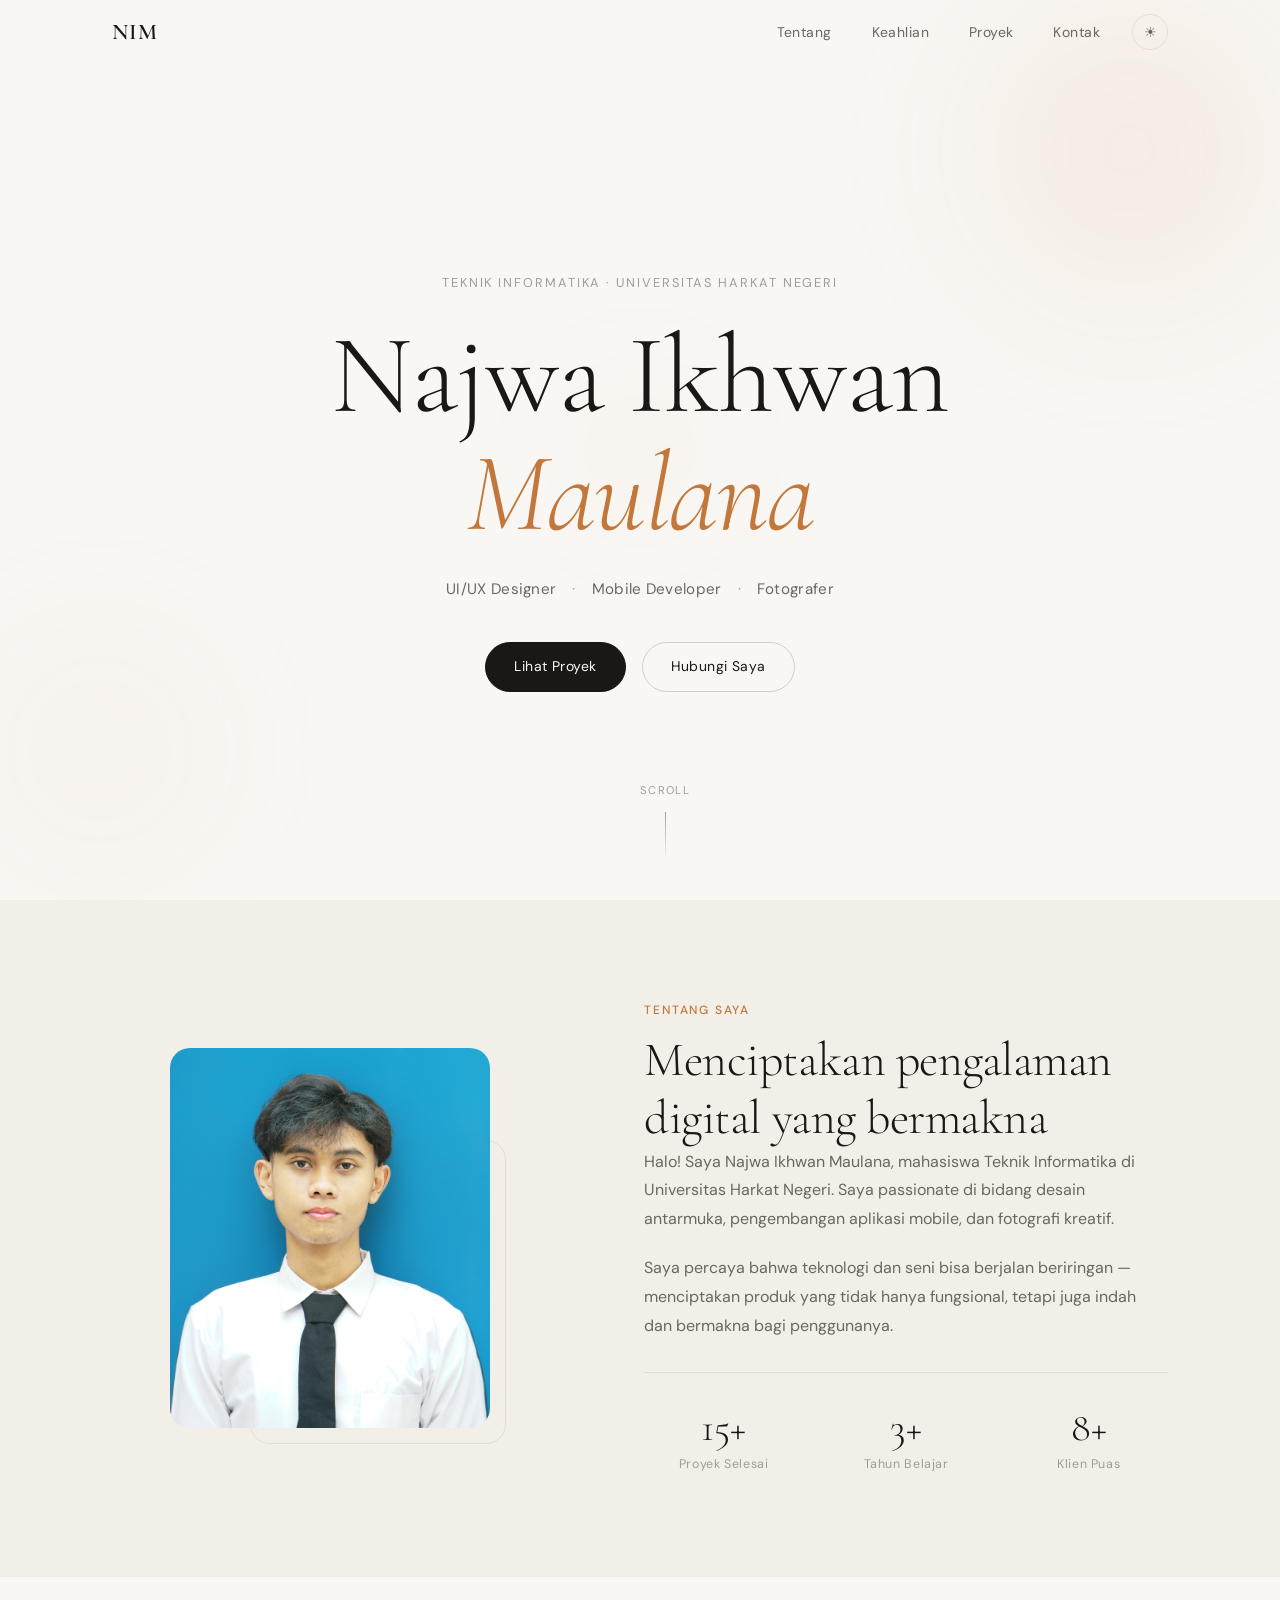
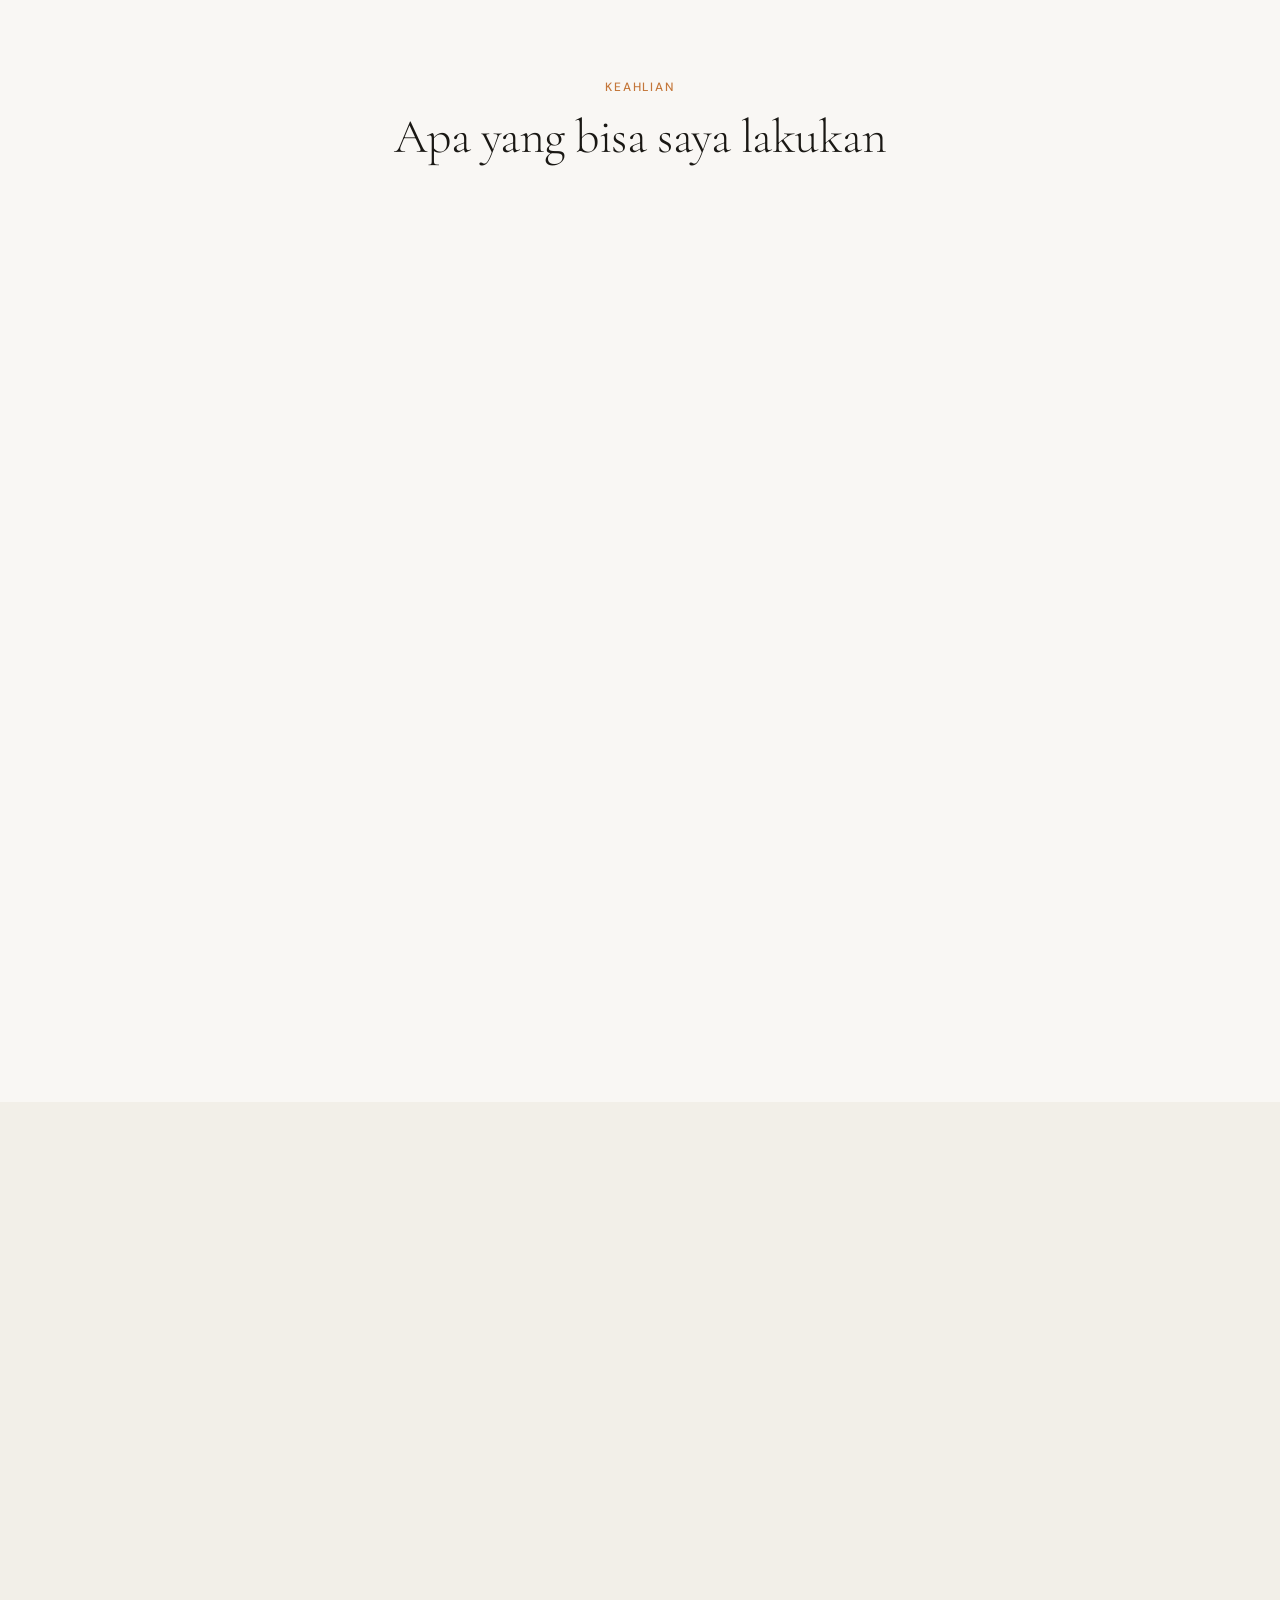
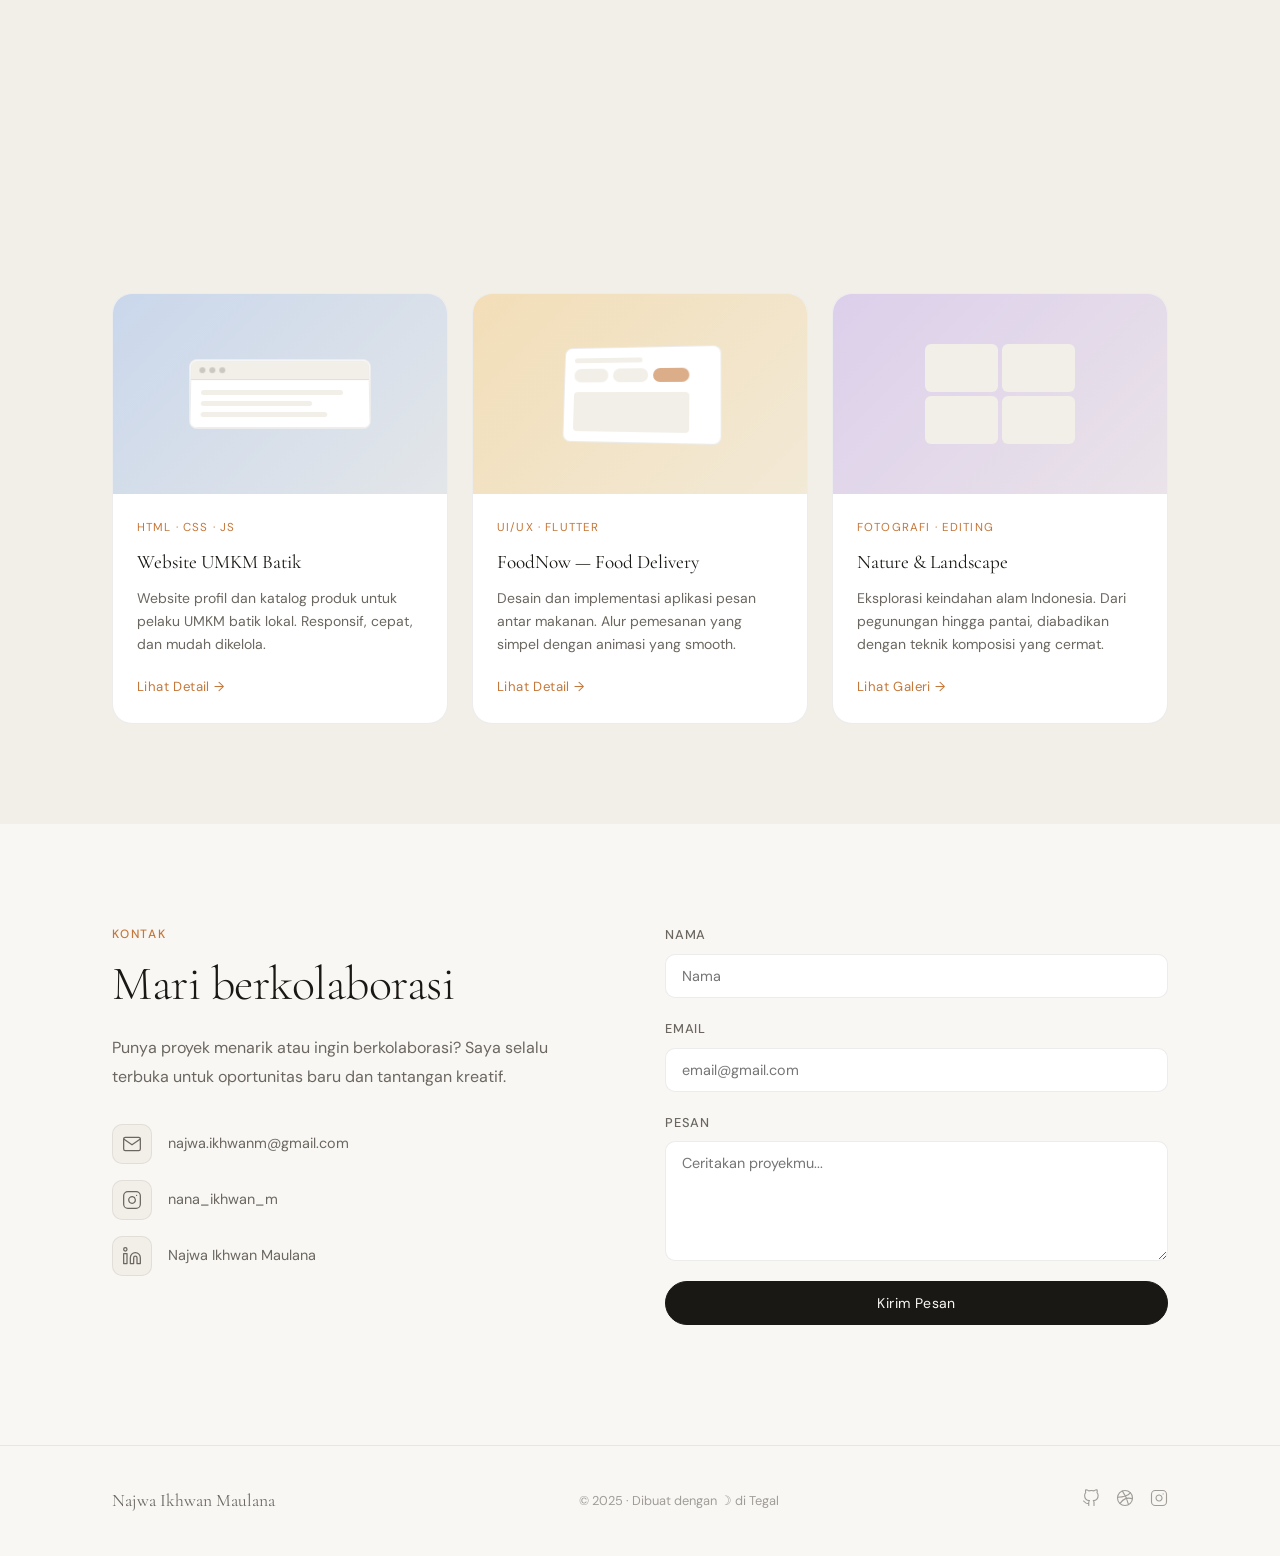
==== commit 70d7d01b: "Update index.html" ====
--- a/index.html
+++ b/index.html
@@ -382,13 +382,13 @@
               <div class="contact-icon">
                 <svg width="20" height="20" viewBox="0 0 24 24" fill="none" stroke="currentColor" stroke-width="1.5" stroke-linecap="round" stroke-linejoin="round"><path d="M4 4h16c1.1 0 2 .9 2 2v12c0 1.1-.9 2-2 2H4c-1.1 0-2-.9-2-2V6c0-1.1.9-2 2-2z"/><polyline points="22,6 12,13 2,6"/></svg>
               </div>
-              <span>najwa@example.com</span>
+              <span>najwa.ikhwanm@gmail.com</span>
             </a>
             <a href="https://instagram.com/" target="_blank" class="contact-item">
               <div class="contact-icon">
                 <svg width="20" height="20" viewBox="0 0 24 24" fill="none" stroke="currentColor" stroke-width="1.5" stroke-linecap="round" stroke-linejoin="round"><rect x="2" y="2" width="20" height="20" rx="5" ry="5"/><path d="M16 11.37A4 4 0 1 1 12.63 8 4 4 0 0 1 16 11.37z"/><line x1="17.5" y1="6.5" x2="17.51" y2="6.5"/></svg>
               </div>
-              <span>@najwaikhwan</span>
+              <span>nana_ikhwan_m</span>
             </a>
             <a href="https://linkedin.com/" target="_blank" class="contact-item">
               <div class="contact-icon">
@@ -402,11 +402,11 @@
           <form class="contact-form" id="contactForm">
             <div class="form-group">
               <label for="name">Nama</label>
-              <input type="text" id="name" placeholder="Nama kamu" required />
+              <input type="text" id="name" placeholder="Nama" required />
             </div>
             <div class="form-group">
               <label for="email">Email</label>
-              <input type="email" id="email" placeholder="email@kamu.com" required />
+              <input type="email" id="email" placeholder="email@gmail.com" required />
             </div>
             <div class="form-group">
               <label for="message">Pesan</label>
@@ -425,7 +425,7 @@
     <div class="container">
       <div class="footer-inner">
         <p class="footer-name">Najwa Ikhwan Maulana</p>
-        <p class="footer-copy">© 2025 · Dibuat dengan ☽ di Pekalongan</p>
+        <p class="footer-copy">© 2025 · Dibuat dengan ☽ di Tegal</p>
         <div class="footer-social">
           <a href="https://github.com/" target="_blank" aria-label="GitHub">
             <svg width="18" height="18" viewBox="0 0 24 24" fill="none" stroke="currentColor" stroke-width="1.5" stroke-linecap="round" stroke-linejoin="round"><path d="M9 19c-5 1.5-5-2.5-7-3m14 6v-3.87a3.37 3.37 0 0 0-.94-2.61c3.14-.35 6.44-1.54 6.44-7A5.44 5.44 0 0 0 20 4.77 5.07 5.07 0 0 0 19.91 1S18.73.65 16 2.48a13.38 13.38 0 0 0-7 0C6.27.65 5.09 1 5.09 1A5.07 5.07 0 0 0 5 4.77a5.44 5.44 0 0 0-1.5 3.78c0 5.42 3.3 6.61 6.44 7A3.37 3.37 0 0 0 9 18.13V22"/></svg>
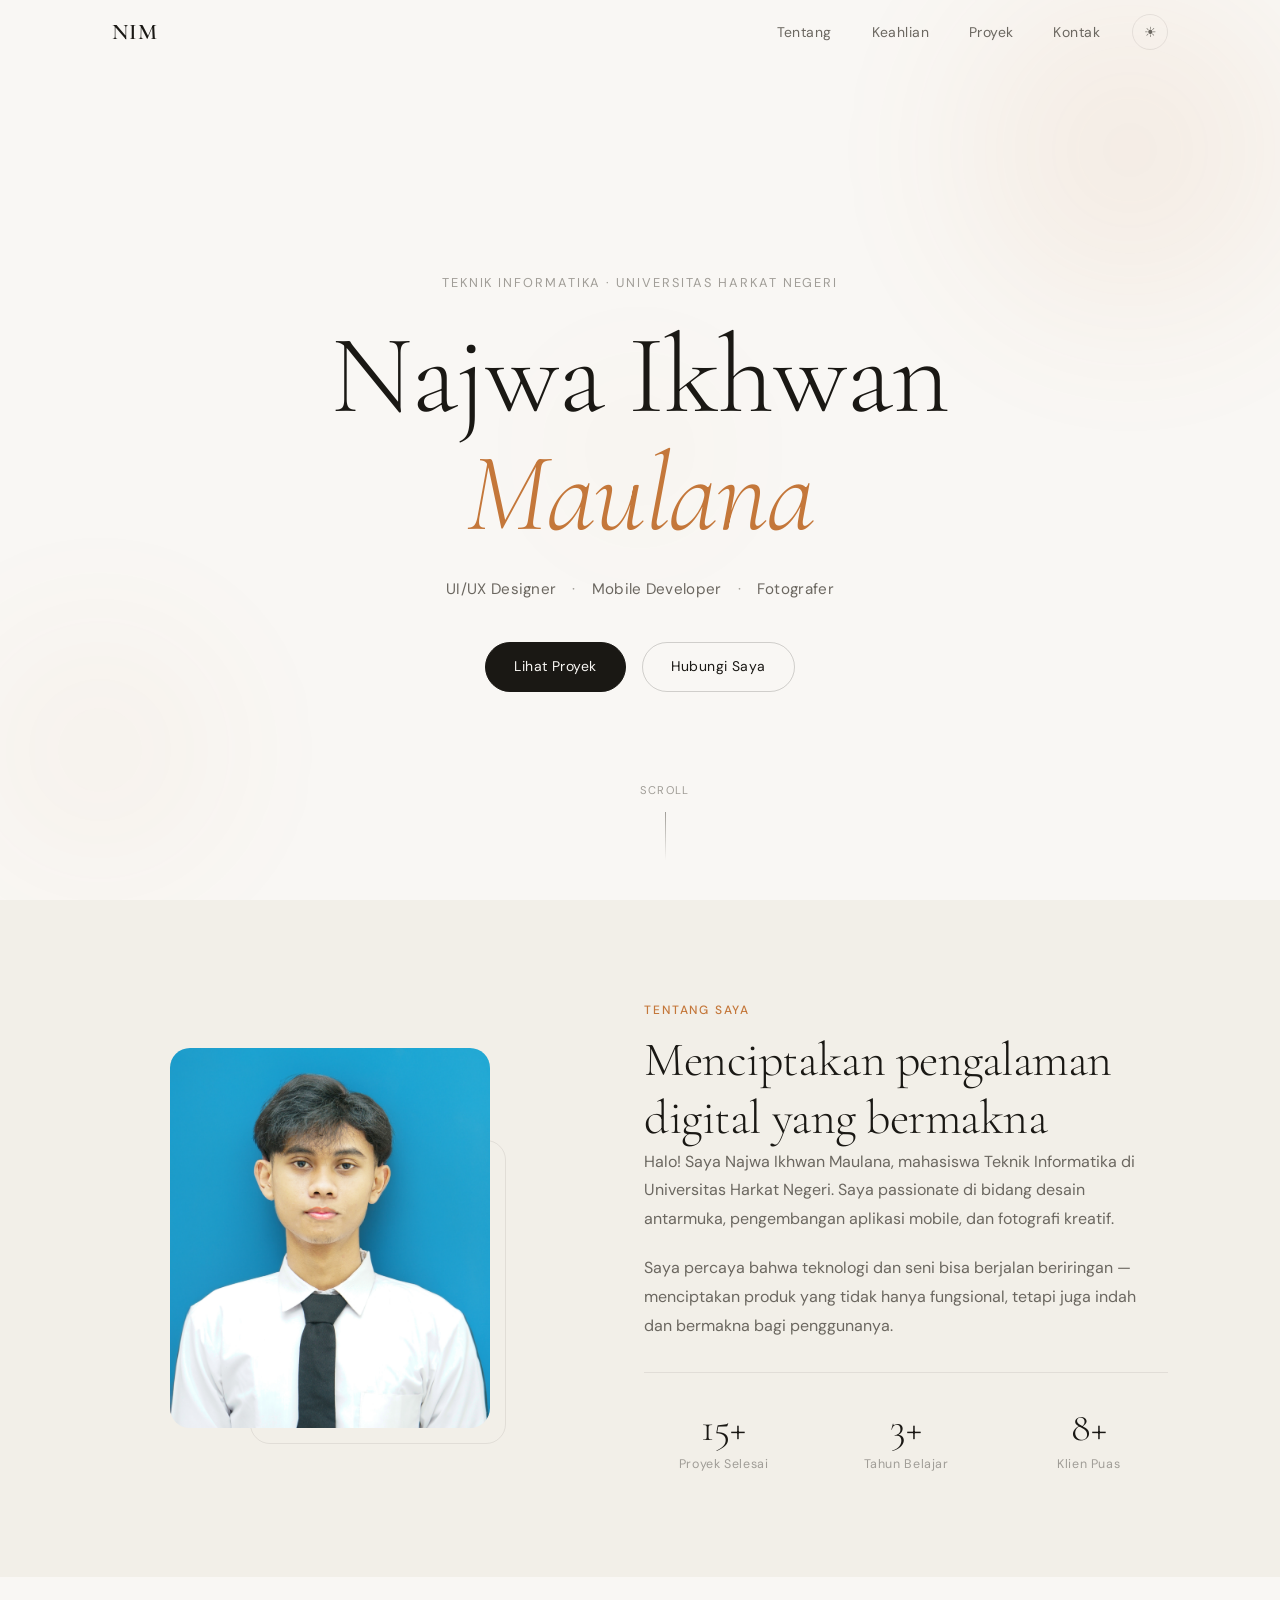
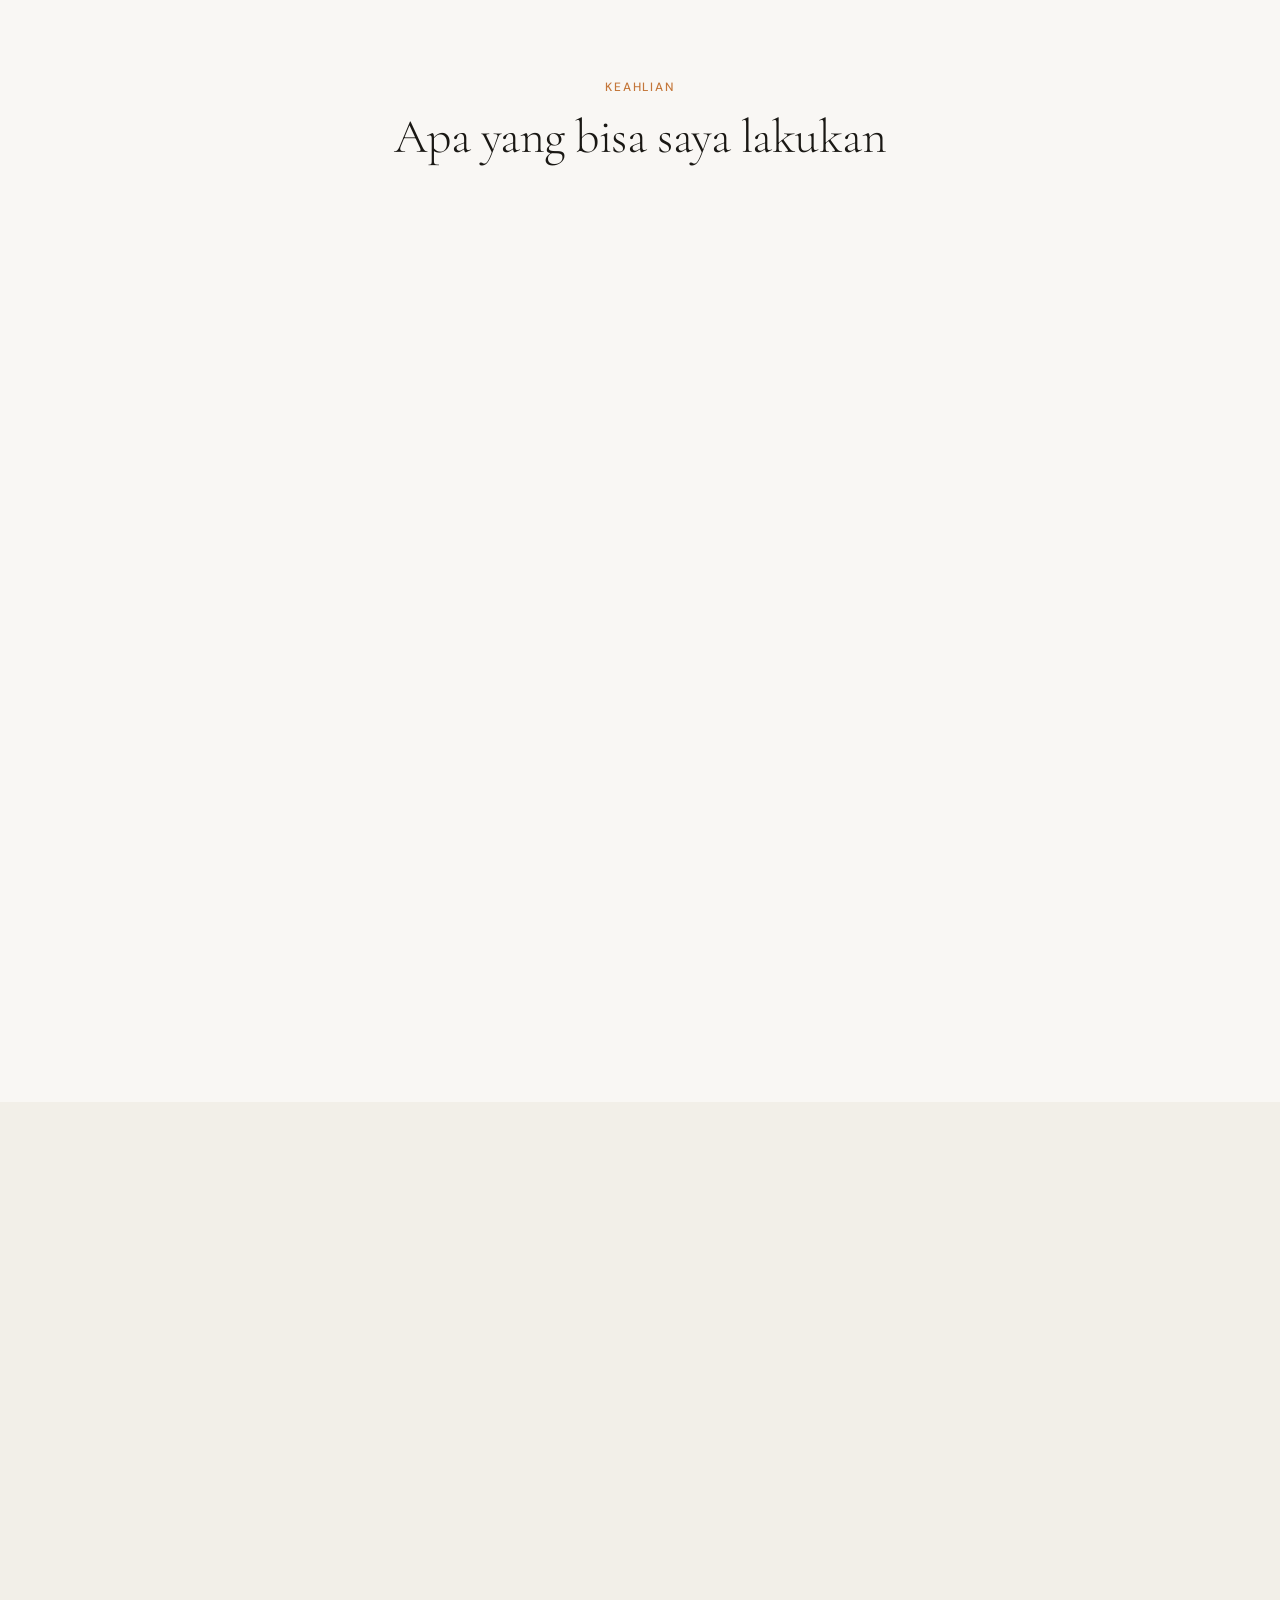
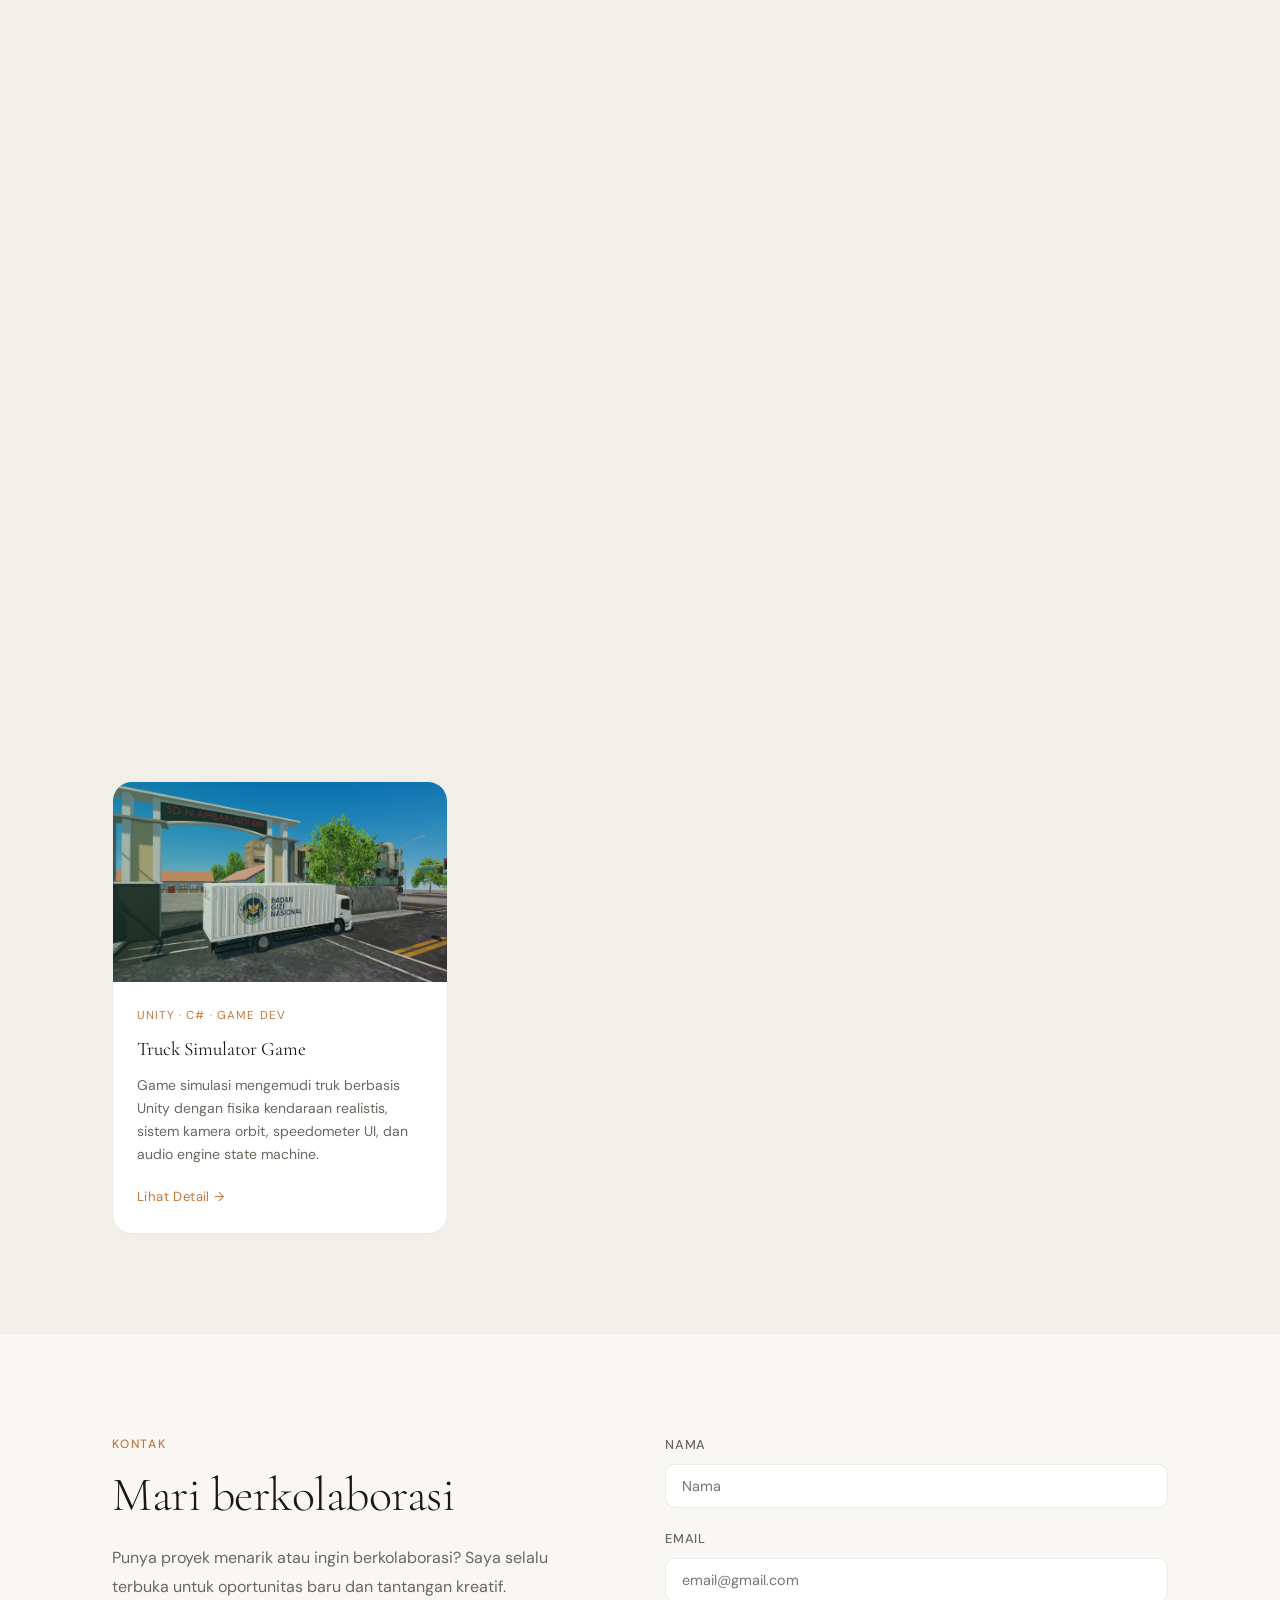
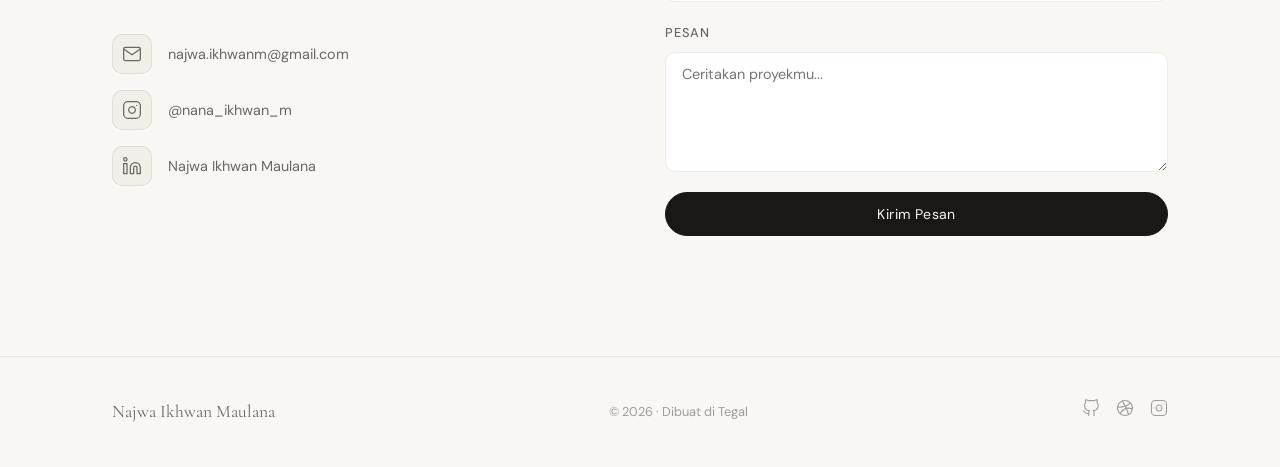
==== commit b2c86a42: "Update portfolio website" ====
--- a/index.html
+++ b/index.html
@@ -258,8 +258,8 @@
           </div>
           <div class="project-info">
             <div class="project-cat">Flutter · Mobile</div>
-            <h3>FinTrack — Keuangan Pribadi</h3>
-            <p>Aplikasi manajemen keuangan pribadi berbasis Flutter. Fitur pencatatan transaksi, budget tracking, dan laporan visual.</p>
+            <h3>Aplikasi CekKomposisi</h3>
+            <p>Aplikasi CekKomposisi : Pendeteksi Kandungan Pada Bahan Makanan dan Minuman.</p>
             <div class="project-links">
               <a href="#" class="project-link">Lihat Detail →</a>
             </div>
@@ -292,7 +292,7 @@
         <div class="project-card reveal delay-4" data-category="web">
           <div class="project-img" style="--accent:#3B82F6">
             <!-- GANTI src dengan path/URL thumbnail proyek 4 -->
-            <img src="images/project-4.jpg" alt="Website UMKM Batik" class="project-thumb"
+            <img src="images/project-4.png" alt="Website Profile SMK" class="project-thumb"
               onerror="this.style.display='none'; this.nextElementSibling.style.display='flex';" />
             <div class="project-mockup web-mock" style="display:none;">
               <div class="mock-browser">
@@ -307,10 +307,10 @@
           </div>
           <div class="project-info">
             <div class="project-cat">HTML · CSS · JS</div>
-            <h3>Website UMKM Batik</h3>
-            <p>Website profil dan katalog produk untuk pelaku UMKM batik lokal. Responsif, cepat, dan mudah dikelola.</p>
-            <div class="project-links">
-              <a href="#" class="project-link">Lihat Detail →</a>
+            <h3>Website Profile SMK Harapan Bersama</h3>
+            <p>Website profil Sekolah SMK Harapan Bersama. Responsif, cepat, dan mudah dikelola.</p>
+            <div class="project-links">
+              <a href="https://smkharbertegal.sch.id/" class="project-link">Lihat Detail →</a>
             </div>
           </div>
         </div>
@@ -343,24 +343,52 @@
           </div>
         </div>
 
-        <div class="project-card reveal delay-6" data-category="foto">
-          <div class="project-img photo-project" style="--accent:#8B5CF6">
-            <!-- GANTI src dengan path/URL thumbnail proyek 6 -->
-            <img src="images/project-6.jpg" alt="Nature and Landscape" class="project-thumb"
-              onerror="this.style.display='none'; this.nextElementSibling.style.display='flex';" />
-            <div class="photo-grid-mock style2" style="display:none;">
-              <div class="pg-item"></div>
-              <div class="pg-item"></div>
-              <div class="pg-item"></div>
-              <div class="pg-item"></div>
-            </div>
-          </div>
-          <div class="project-info">
-            <div class="project-cat">Fotografi · Editing</div>
-            <h3>Nature & Landscape</h3>
-            <p>Eksplorasi keindahan alam Indonesia. Dari pegunungan hingga pantai, diabadikan dengan teknik komposisi yang cermat.</p>
-            <div class="project-links">
-              <a href="#" class="project-link">Lihat Galeri →</a>
+        <!-- DIGANTI: Nature & Landscape → 3D Modeling -->
+        <div class="project-card reveal delay-6" data-category="3d">
+          <div class="project-img" style="--accent:#8B5CF6">
+            <!-- GANTI src dengan path/URL thumbnail proyek 3D -->
+            <img src="images/project-6.png" alt="3D Environment & Asset" class="project-thumb"
+              onerror="this.style.display='none'; this.nextElementSibling.style.display='flex';" />
+            <div class="project-mockup" style="display:none;">
+              <div class="mock-bar"></div>
+              <div class="mock-content">
+                <div class="mock-line w80"></div>
+                <div class="mock-line w60"></div>
+                <div class="mock-card-full"></div>
+              </div>
+            </div>
+          </div>
+          <div class="project-info">
+            <div class="project-cat">Blender · 3D Modeling</div>
+            <h3>3D Environment & Asset</h3>
+            <p>Pembuatan aset 3D untuk keperluan game dan visualisasi. Meliputi modeling, texturing, dan rendering environment low-poly hingga realistis.</p>
+            <div class="project-links">
+              <a href="#" class="project-link">Lihat Detail →</a>
+            </div>
+          </div>
+        </div>
+
+        <!-- TAMBAHAN: Proyek Unity Game -->
+        <div class="project-card reveal delay-6" data-category="game">
+          <div class="project-img" style="--accent:#22C55E">
+            <!-- GANTI src dengan path/URL thumbnail proyek Unity -->
+            <img src="images/project-7.png" alt="Truck Simulator Game" class="project-thumb"
+              onerror="this.style.display='none'; this.nextElementSibling.style.display='flex';" />
+            <div class="project-mockup" style="display:none;">
+              <div class="mock-bar"></div>
+              <div class="mock-content">
+                <div class="mock-line w70"></div>
+                <div class="mock-line w50"></div>
+                <div class="mock-card-full"></div>
+              </div>
+            </div>
+          </div>
+          <div class="project-info">
+            <div class="project-cat">Unity · C# · Game Dev</div>
+            <h3>Truck Simulator Game</h3>
+            <p>Game simulasi mengemudi truk berbasis Unity dengan fisika kendaraan realistis, sistem kamera orbit, speedometer UI, dan audio engine state machine.</p>
+            <div class="project-links">
+              <a href="project-detail.html" class="project-link">Lihat Detail →</a>
             </div>
           </div>
         </div>
@@ -388,7 +416,8 @@
               <div class="contact-icon">
                 <svg width="20" height="20" viewBox="0 0 24 24" fill="none" stroke="currentColor" stroke-width="1.5" stroke-linecap="round" stroke-linejoin="round"><rect x="2" y="2" width="20" height="20" rx="5" ry="5"/><path d="M16 11.37A4 4 0 1 1 12.63 8 4 4 0 0 1 16 11.37z"/><line x1="17.5" y1="6.5" x2="17.51" y2="6.5"/></svg>
               </div>
-              <span>nana_ikhwan_m</span>
+
+              <span>@nana_ikhwan_m</span>
             </a>
             <a href="https://linkedin.com/" target="_blank" class="contact-item">
               <div class="contact-icon">
@@ -425,7 +454,9 @@
     <div class="container">
       <div class="footer-inner">
         <p class="footer-name">Najwa Ikhwan Maulana</p>
-        <p class="footer-copy">© 2025 · Dibuat dengan ☽ di Tegal</p>
+
+        <p class="footer-copy">© 2026 · Dibuat di Tegal</p>
+
         <div class="footer-social">
           <a href="https://github.com/" target="_blank" aria-label="GitHub">
             <svg width="18" height="18" viewBox="0 0 24 24" fill="none" stroke="currentColor" stroke-width="1.5" stroke-linecap="round" stroke-linejoin="round"><path d="M9 19c-5 1.5-5-2.5-7-3m14 6v-3.87a3.37 3.37 0 0 0-.94-2.61c3.14-.35 6.44-1.54 6.44-7A5.44 5.44 0 0 0 20 4.77 5.07 5.07 0 0 0 19.91 1S18.73.65 16 2.48a13.38 13.38 0 0 0-7 0C6.27.65 5.09 1 5.09 1A5.07 5.07 0 0 0 5 4.77a5.44 5.44 0 0 0-1.5 3.78c0 5.42 3.3 6.61 6.44 7A3.37 3.37 0 0 0 9 18.13V22"/></svg>
@@ -443,4 +474,4 @@
 
   <script src="main.js"></script>
 </body>
-</html>
+</html>
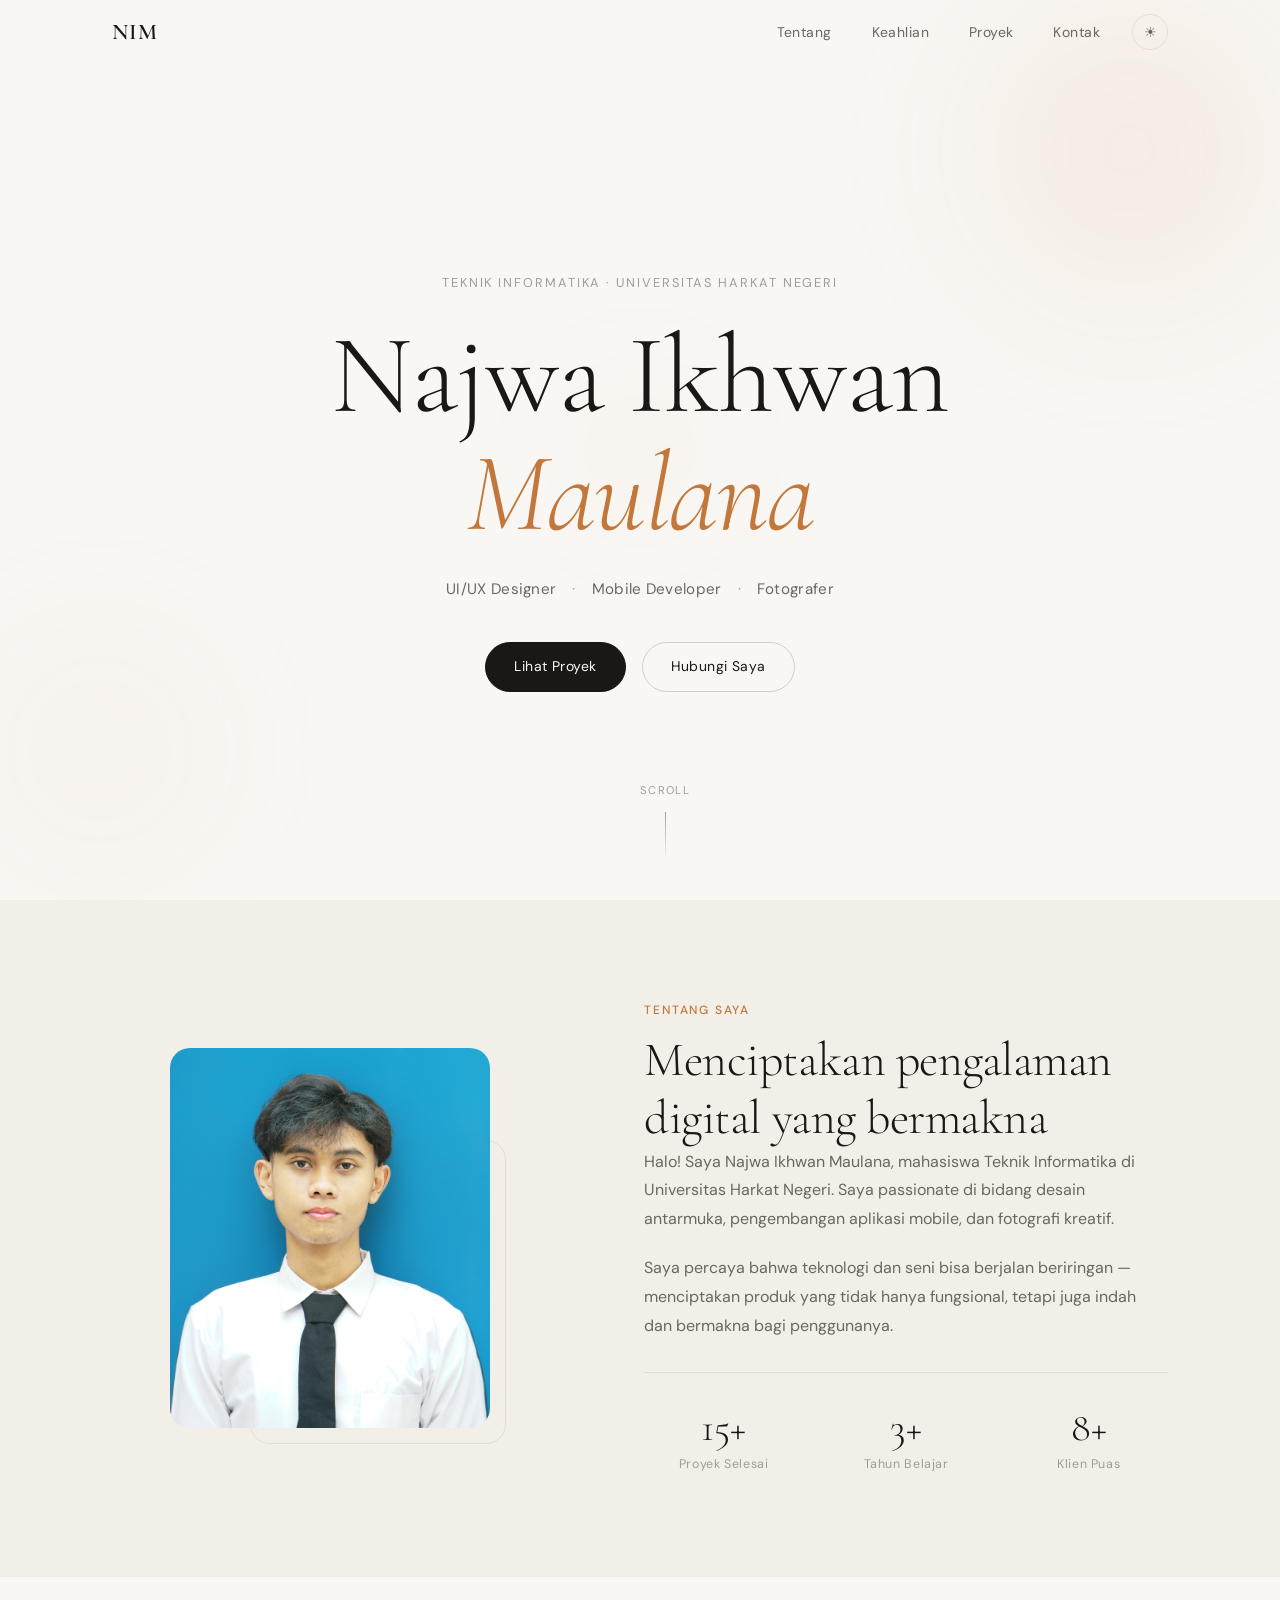
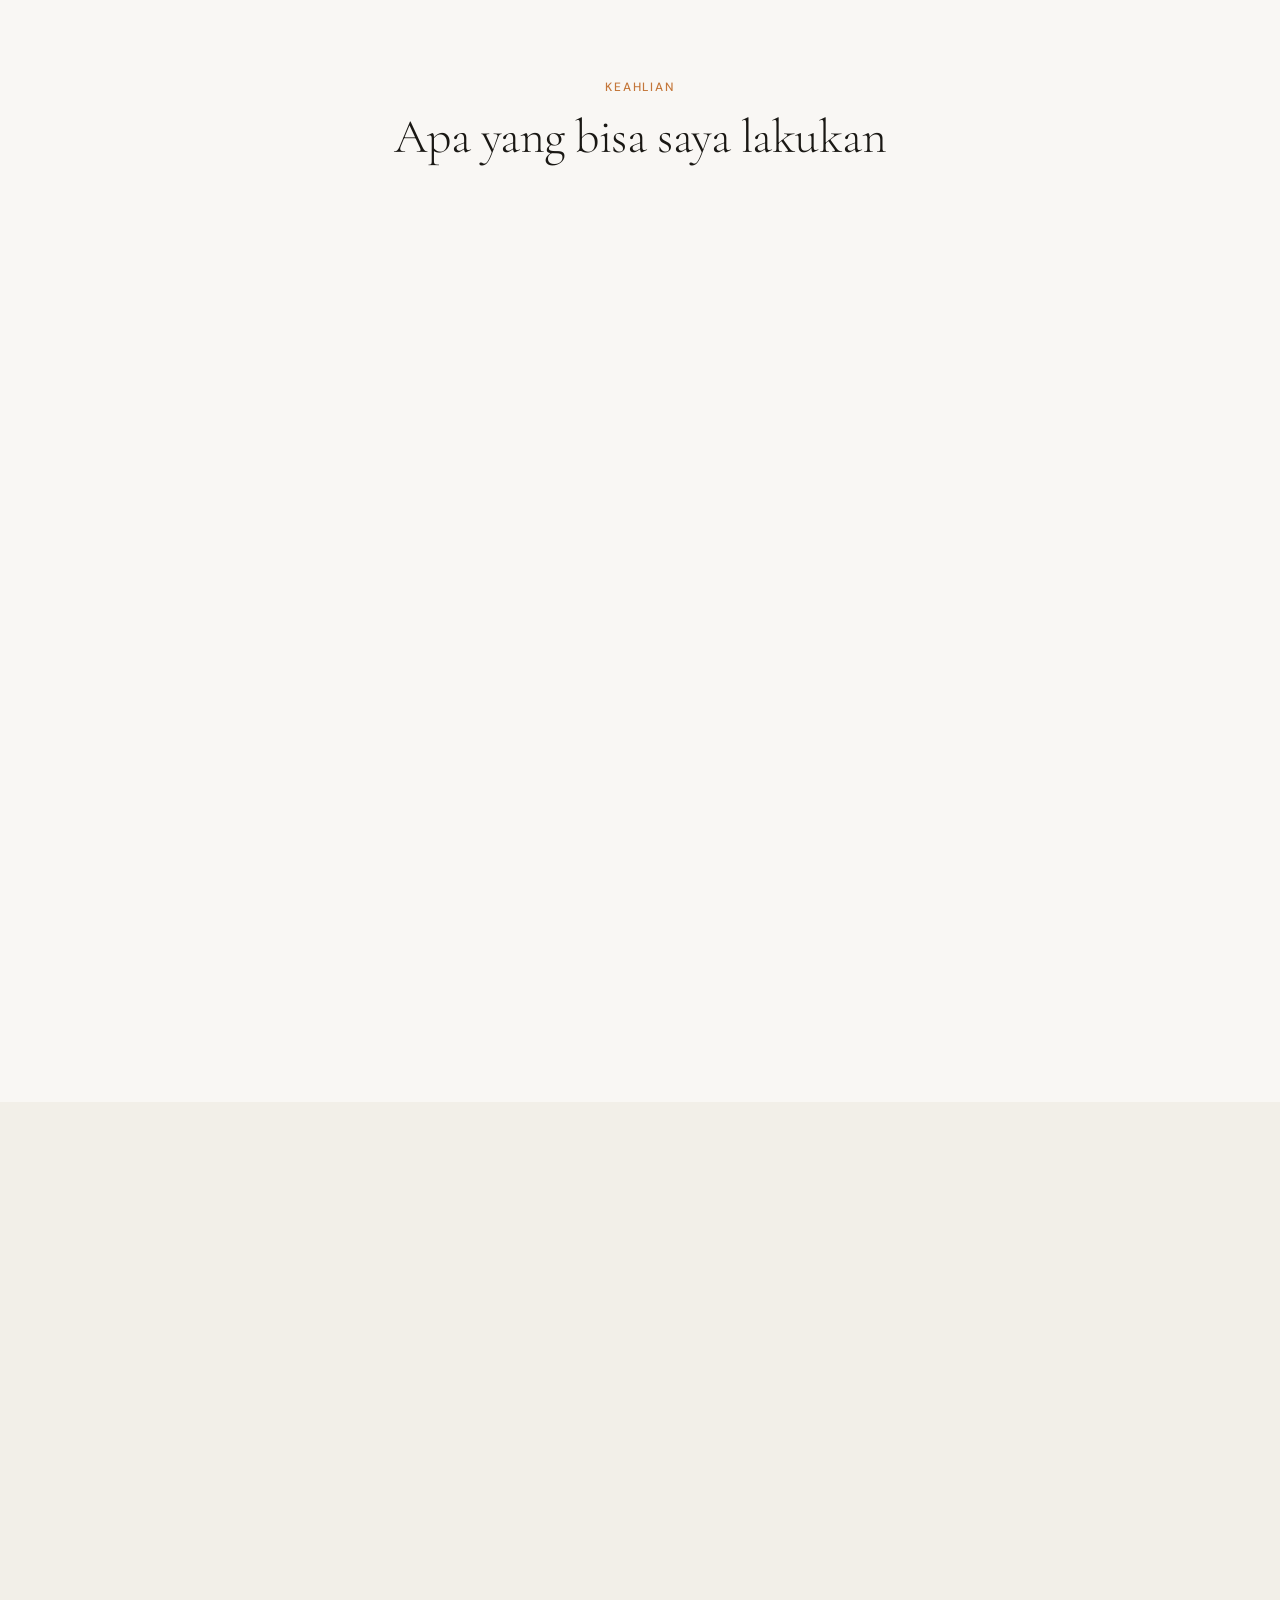
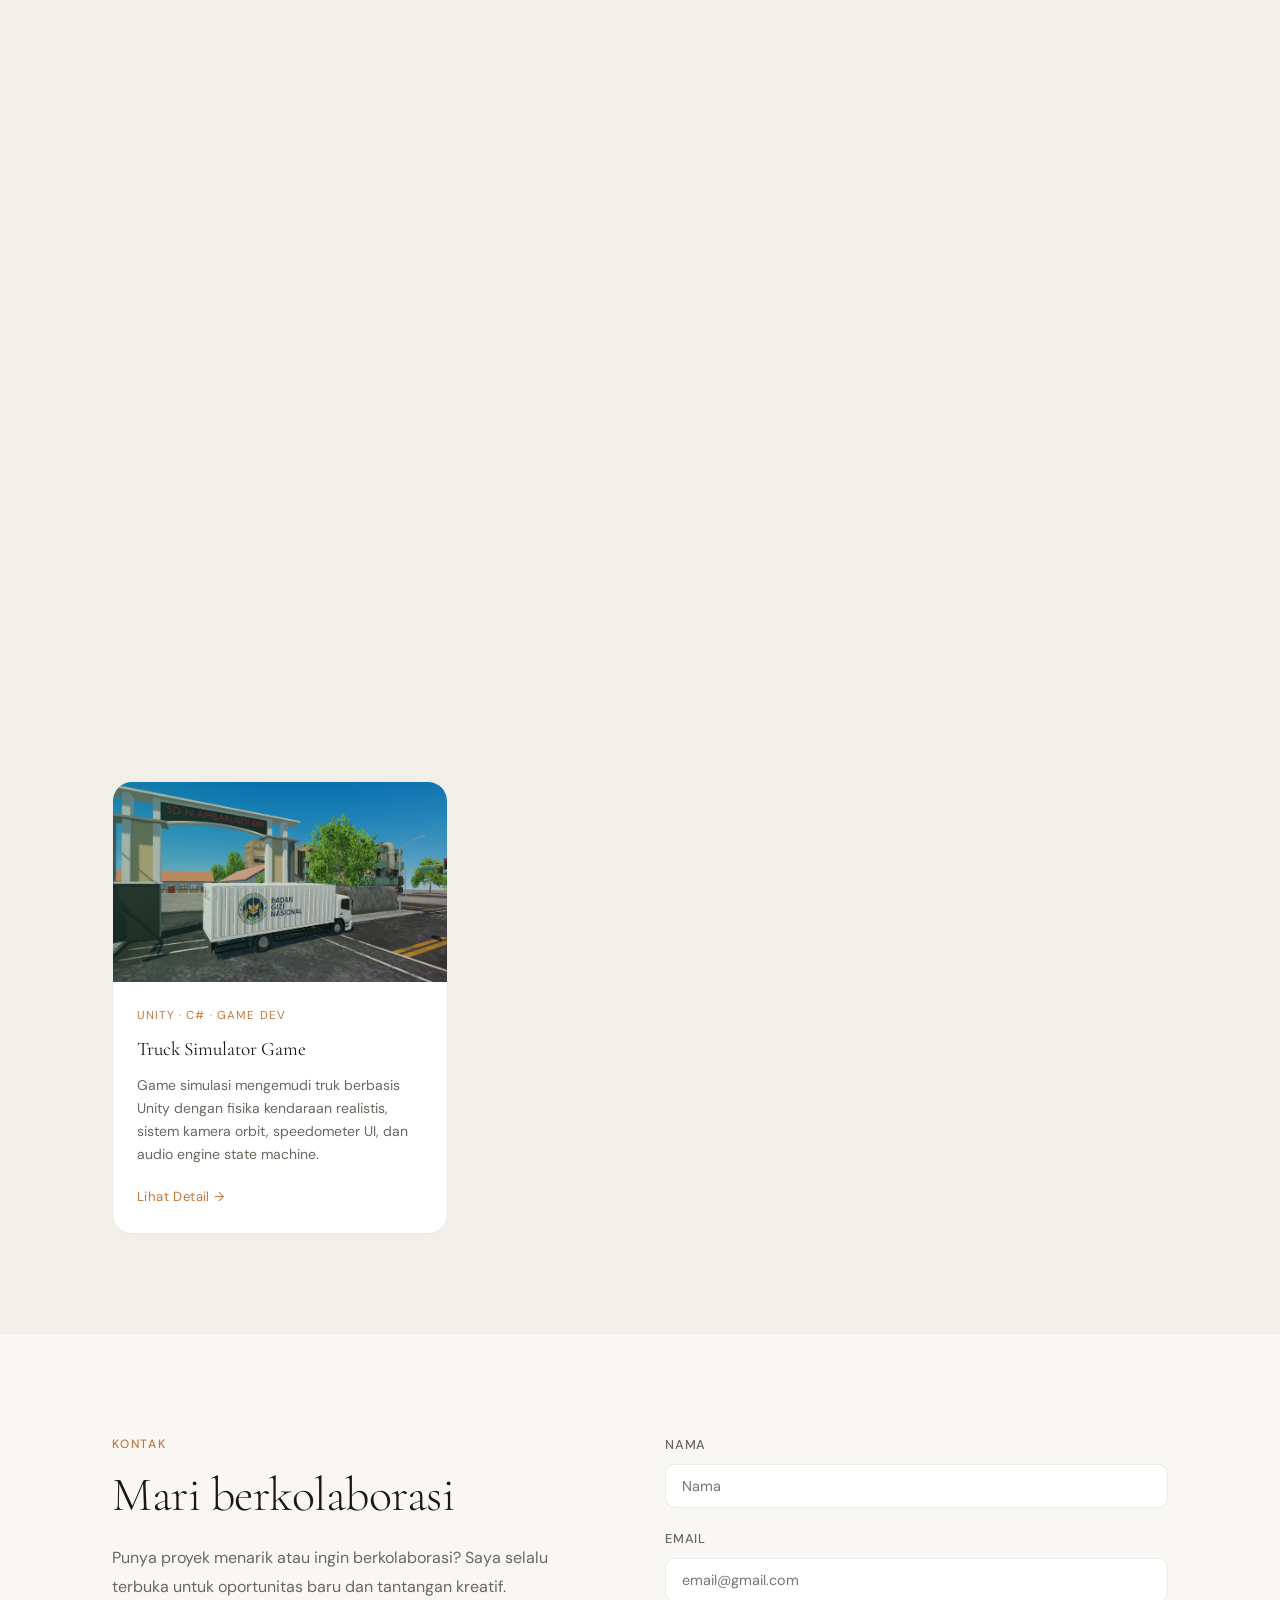
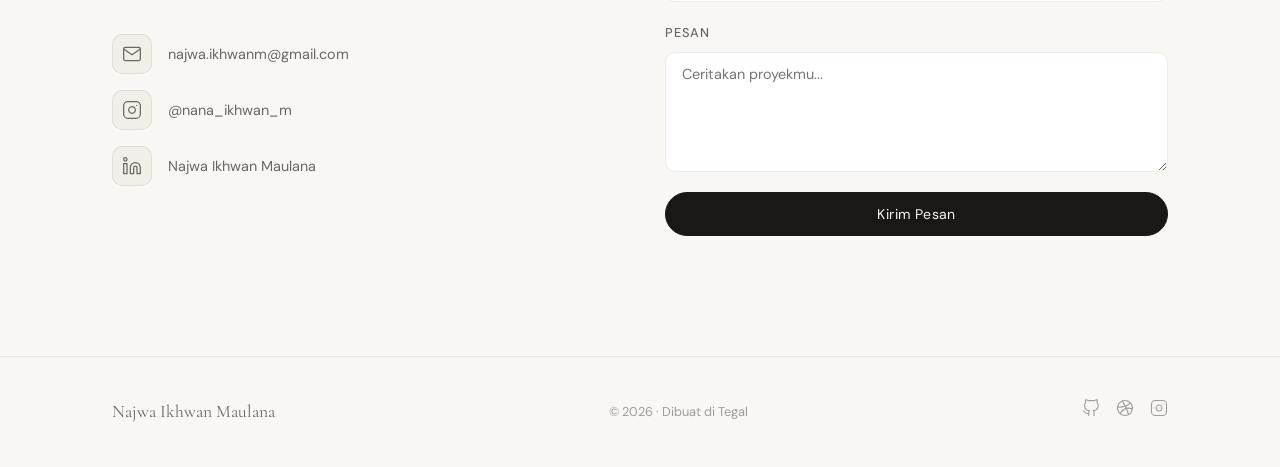
==== commit 50c79bde: "Update portfolio website v2.2" ====
--- a/index.html
+++ b/index.html
@@ -261,7 +261,7 @@
             <h3>Aplikasi CekKomposisi</h3>
             <p>Aplikasi CekKomposisi : Pendeteksi Kandungan Pada Bahan Makanan dan Minuman.</p>
             <div class="project-links">
-              <a href="#" class="project-link">Lihat Detail →</a>
+              <a href="project-detail.html" class="project-link">Lihat Detail →</a>
             </div>
           </div>
         </div>
@@ -284,7 +284,7 @@
             <h3>Urban Portraits Series</h3>
             <p>Koleksi foto portrait dan street photography di sudut-sudut kota. Diedit dengan color grading cinematic tone.</p>
             <div class="project-links">
-              <a href="#" class="project-link">Lihat Galeri →</a>
+              <a href="project-detail.html" class="project-link">Lihat Galeri →</a>
             </div>
           </div>
         </div>
@@ -338,7 +338,7 @@
             <h3>FoodNow — Food Delivery</h3>
             <p>Desain dan implementasi aplikasi pesan antar makanan. Alur pemesanan yang simpel dengan animasi yang smooth.</p>
             <div class="project-links">
-              <a href="#" class="project-link">Lihat Detail →</a>
+              <a href="project-detail.html" class="project-link">Lihat Detail →</a>
             </div>
           </div>
         </div>
@@ -363,7 +363,7 @@
             <h3>3D Environment & Asset</h3>
             <p>Pembuatan aset 3D untuk keperluan game dan visualisasi. Meliputi modeling, texturing, dan rendering environment low-poly hingga realistis.</p>
             <div class="project-links">
-              <a href="#" class="project-link">Lihat Detail →</a>
+              <a href="project-detail.html" class="project-link">Lihat Detail →</a>
             </div>
           </div>
         </div>
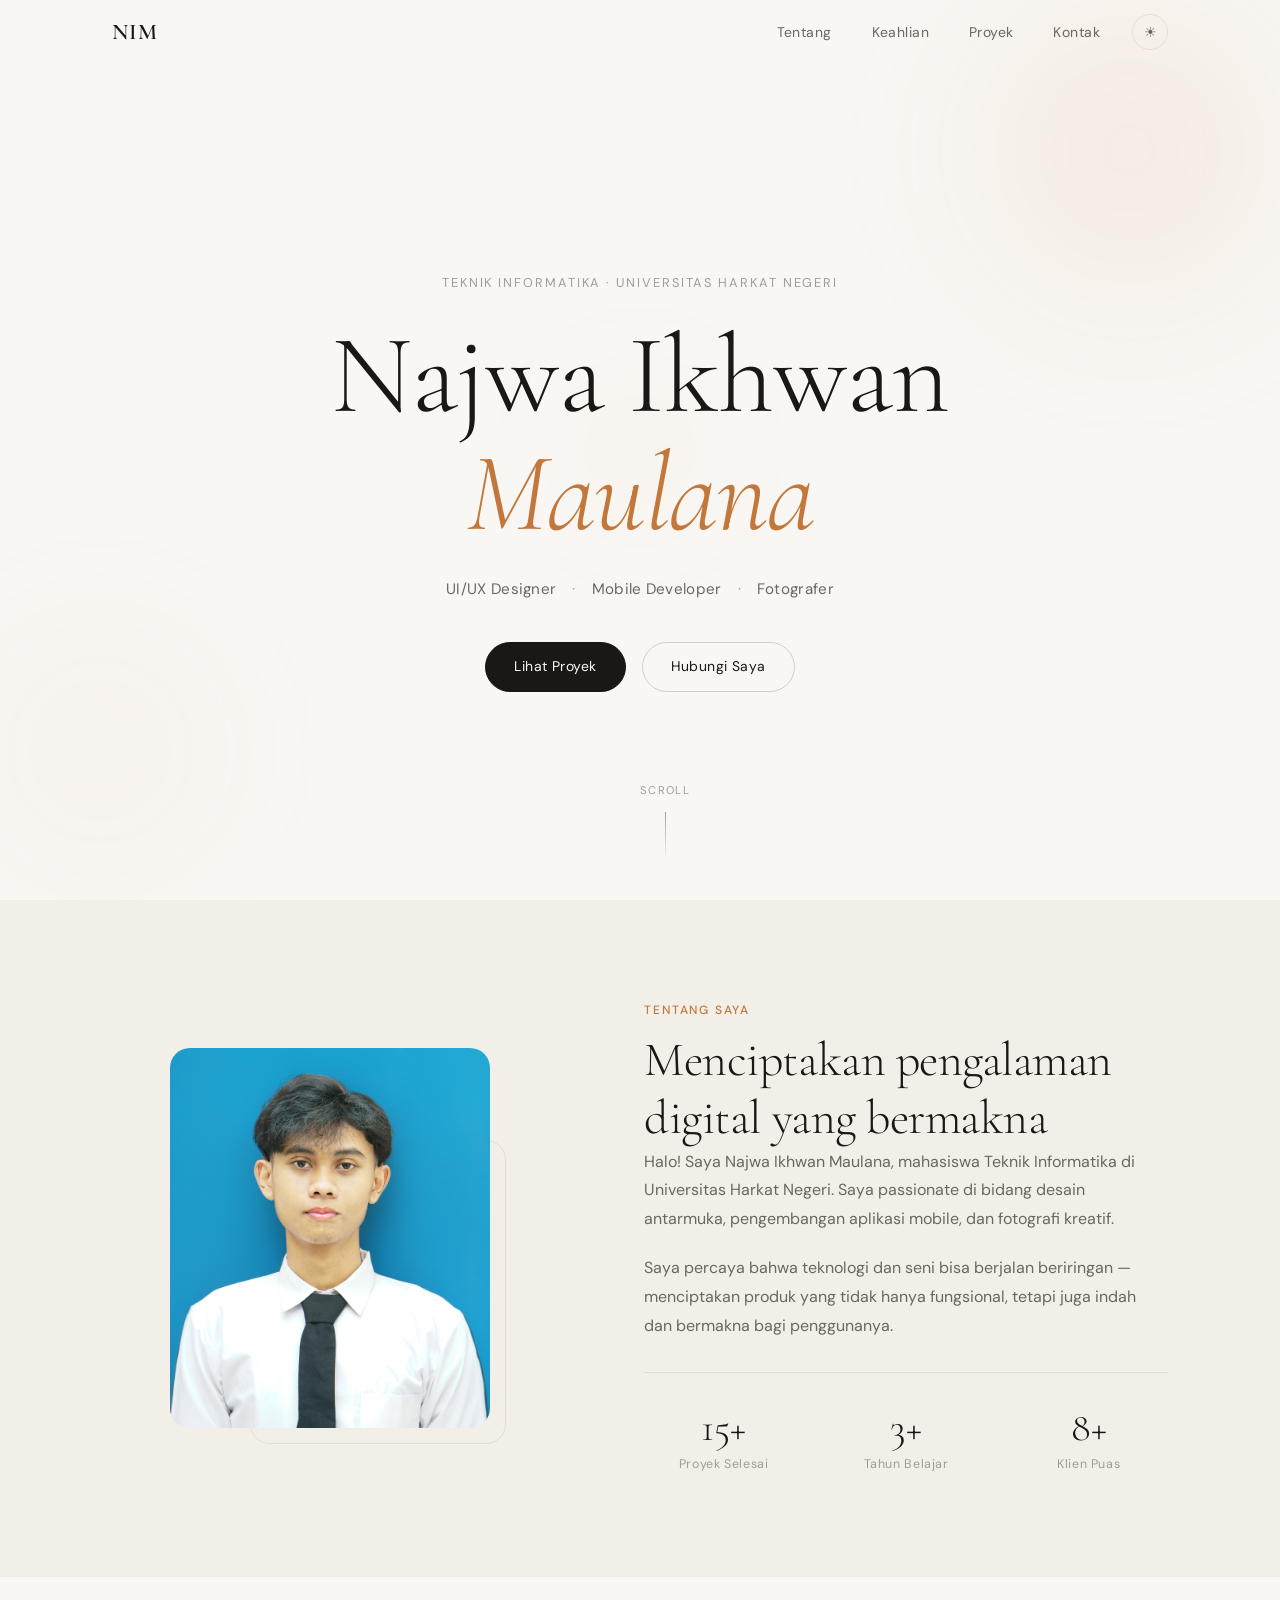
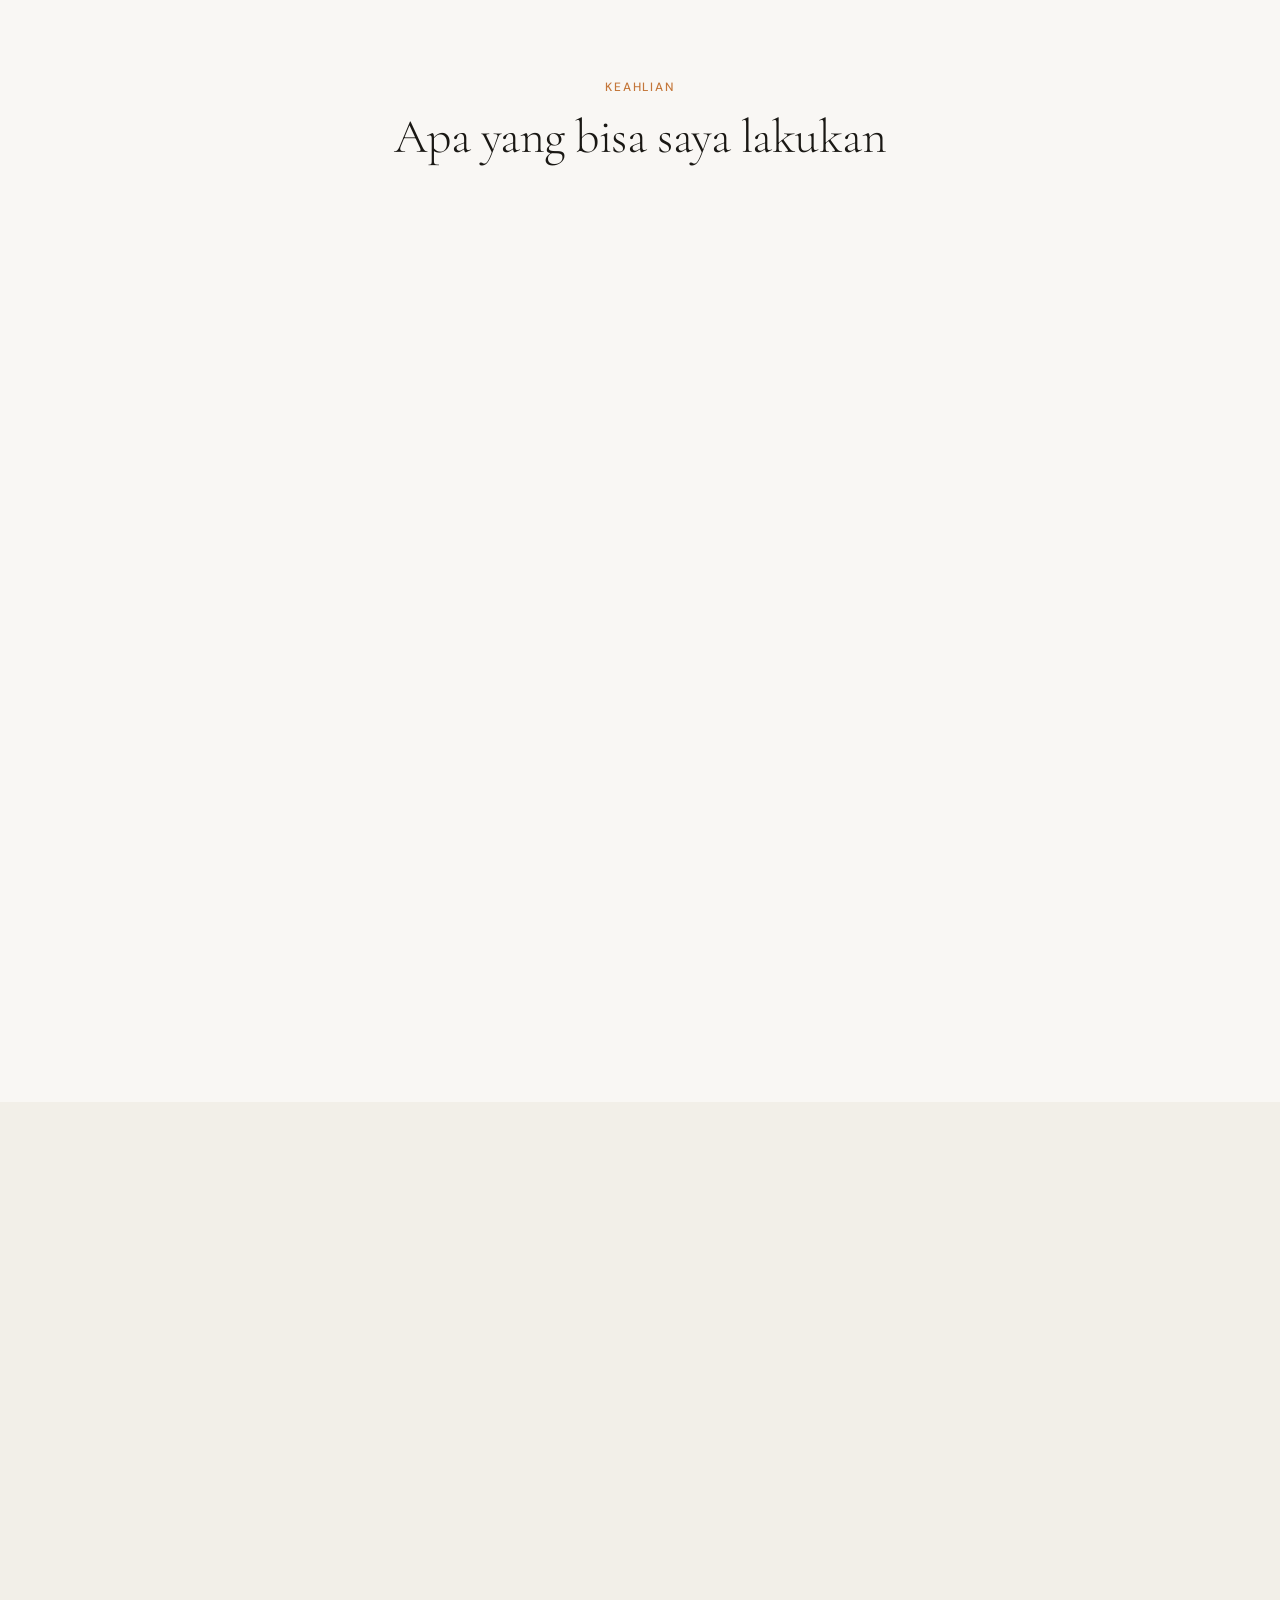
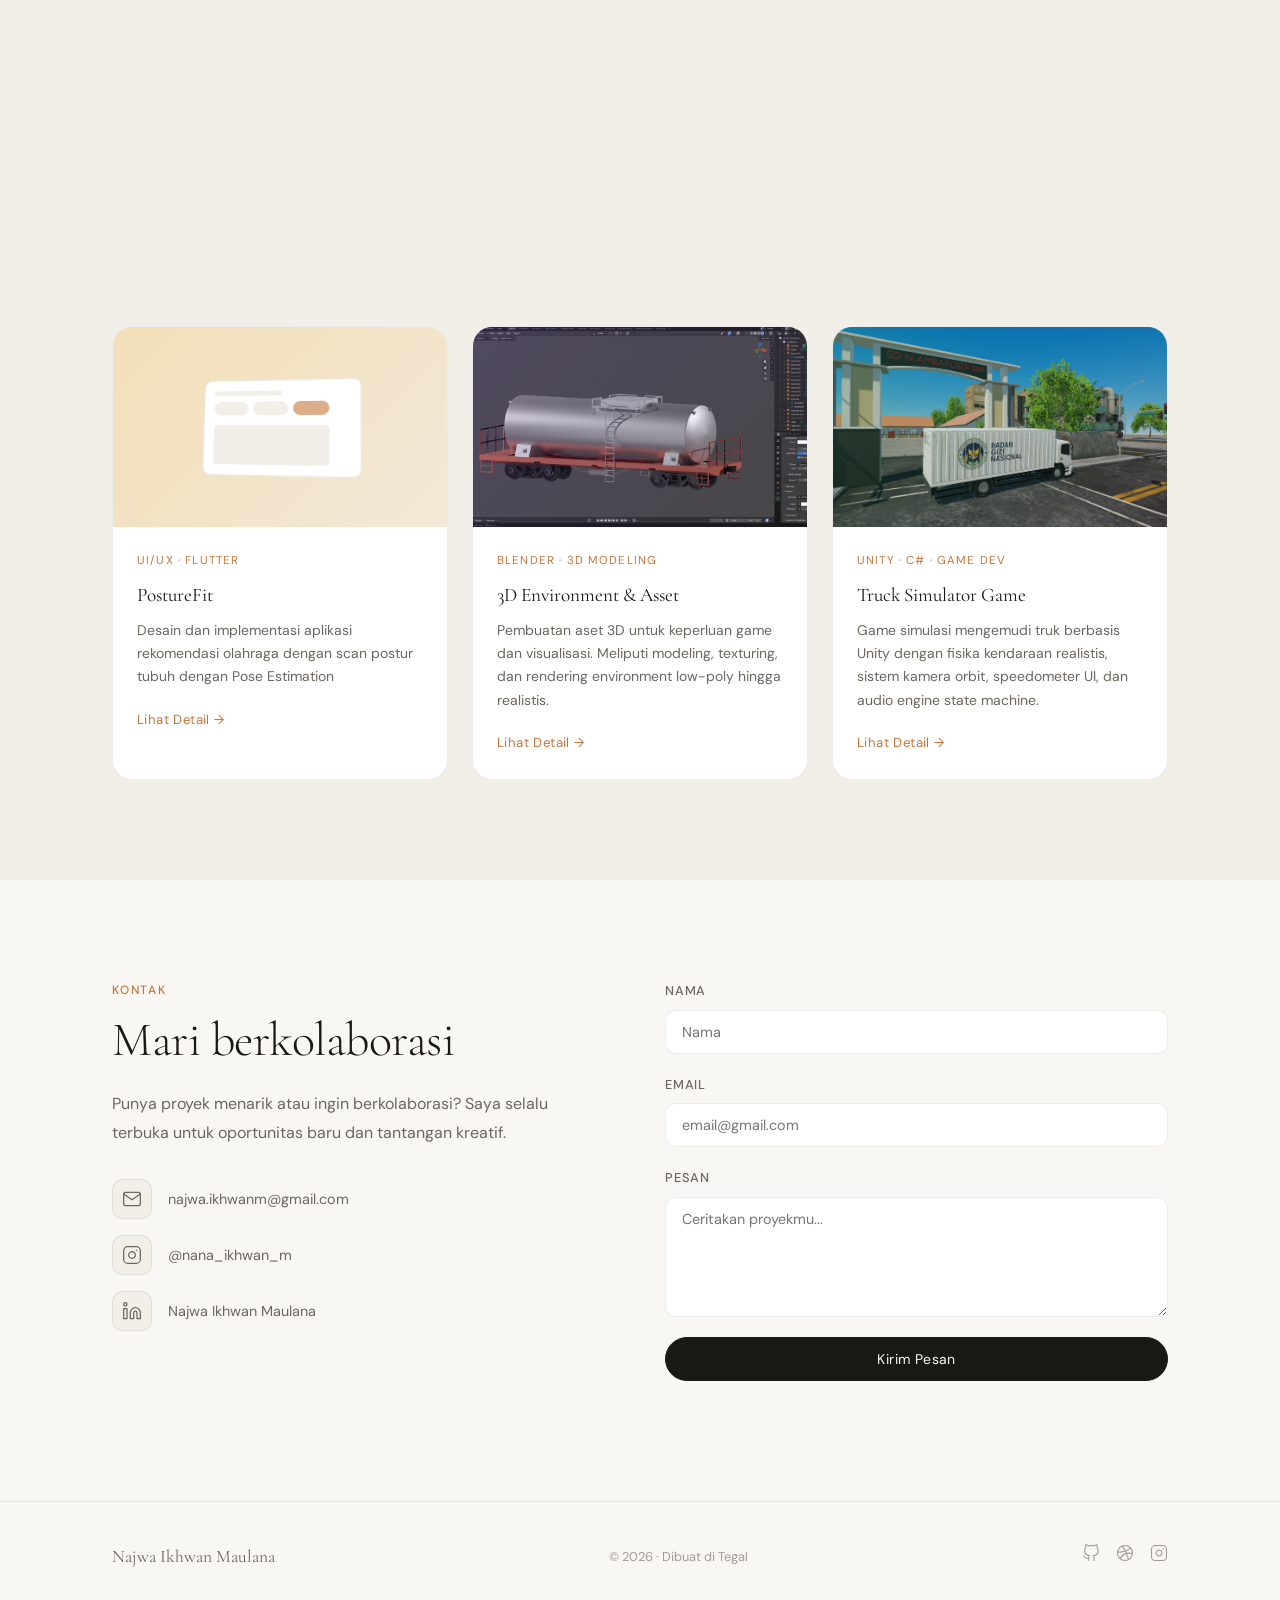
==== commit 95811b86: "update isian web" ====
--- a/index.html
+++ b/index.html
@@ -213,33 +213,6 @@
 
       <div class="projects-grid" id="projectsGrid">
 
-        <div class="project-card reveal delay-1" data-category="uiux">
-          <div class="project-img" style="--accent:#6C63FF">
-            <!-- GANTI src dengan path/URL thumbnail proyek 1 -->
-            <img src="images/project-1.jpg" alt="Aplikasi E-Learning" class="project-thumb"
-              onerror="this.style.display='none'; this.nextElementSibling.style.display='flex';" />
-            <div class="project-mockup uiux-mock" style="display:none;">
-              <div class="mock-bar"></div>
-              <div class="mock-content">
-                <div class="mock-line w80"></div>
-                <div class="mock-line w60"></div>
-                <div class="mock-card-row">
-                  <div class="mock-card-sm"></div>
-                  <div class="mock-card-sm"></div>
-                </div>
-              </div>
-            </div>
-          </div>
-          <div class="project-info">
-            <div class="project-cat">UI/UX Design</div>
-            <h3>Aplikasi E-Learning</h3>
-            <p>Desain lengkap aplikasi belajar online dengan fitur video, kuis, dan sertifikat. 40+ layar termasuk design system.</p>
-            <div class="project-links">
-              <a href="https://www.figma.com/design/Xkju3Ho3dI4zHJKLaBNoLL/PostureFit---Indonesia-Atletis?node-id=4-2&t=gDZotQlqgUCAiYot-1" class="project-link">Lihat Detail →</a>
-            </div>
-          </div>
-        </div>
-
         <div class="project-card reveal delay-2" data-category="mobile">
           <div class="project-img" style="--accent:#00B4A0">
             <!-- GANTI src dengan path/URL thumbnail proyek 2 -->
@@ -269,7 +242,7 @@
         <div class="project-card reveal delay-3" data-category="foto">
           <div class="project-img photo-project" style="--accent:#E8956D">
             <!-- GANTI src dengan path/URL thumbnail proyek 3 -->
-            <img src="images/project-3.jpg" alt="Urban Portraits Series" class="project-thumb"
+            <img src="images/background.jpg" alt="Portraits & Landscape Series" class="project-thumb"
               onerror="this.style.display='none'; this.nextElementSibling.style.display='flex';" />
             <div class="photo-grid-mock" style="display:none;">
               <div class="pg-item pg-large"></div>
@@ -281,8 +254,8 @@
           </div>
           <div class="project-info">
             <div class="project-cat">Fotografi · Editing</div>
-            <h3>Urban Portraits Series</h3>
-            <p>Koleksi foto portrait dan street photography di sudut-sudut kota. Diedit dengan color grading cinematic tone.</p>
+            <h3>Portraits & Landscape Series</h3>
+            <p>Koleksi foto berupa hobi. Setiap frame diabadikan dengan cahaya natural dan komposisi yang deliberate, diedit dengan color grading cinematic tone.</p>
             <div class="project-links">
               <a href="project-detail.html" class="project-link">Lihat Galeri →</a>
             </div>
@@ -318,7 +291,7 @@
         <div class="project-card reveal delay-5" data-category="uiux mobile">
           <div class="project-img" style="--accent:#F59E0B">
             <!-- GANTI src dengan path/URL thumbnail proyek 5 -->
-            <img src="images/project-5.jpg" alt="FoodNow Food Delivery" class="project-thumb"
+            <img src="images/project-5.jpg" alt="PostureFit" class="project-thumb"
               onerror="this.style.display='none'; this.nextElementSibling.style.display='flex';" />
             <div class="project-mockup uiux-mock" style="display:none;">
               <div class="mock-bar"></div>
@@ -335,8 +308,8 @@
           </div>
           <div class="project-info">
             <div class="project-cat">UI/UX · Flutter</div>
-            <h3>FoodNow — Food Delivery</h3>
-            <p>Desain dan implementasi aplikasi pesan antar makanan. Alur pemesanan yang simpel dengan animasi yang smooth.</p>
+            <h3>PostureFit</h3>
+            <p>Desain dan implementasi aplikasi rekomendasi olahraga dengan scan postur tubuh dengan Pose Estimation</p>
             <div class="project-links">
               <a href="project-detail.html" class="project-link">Lihat Detail →</a>
             </div>
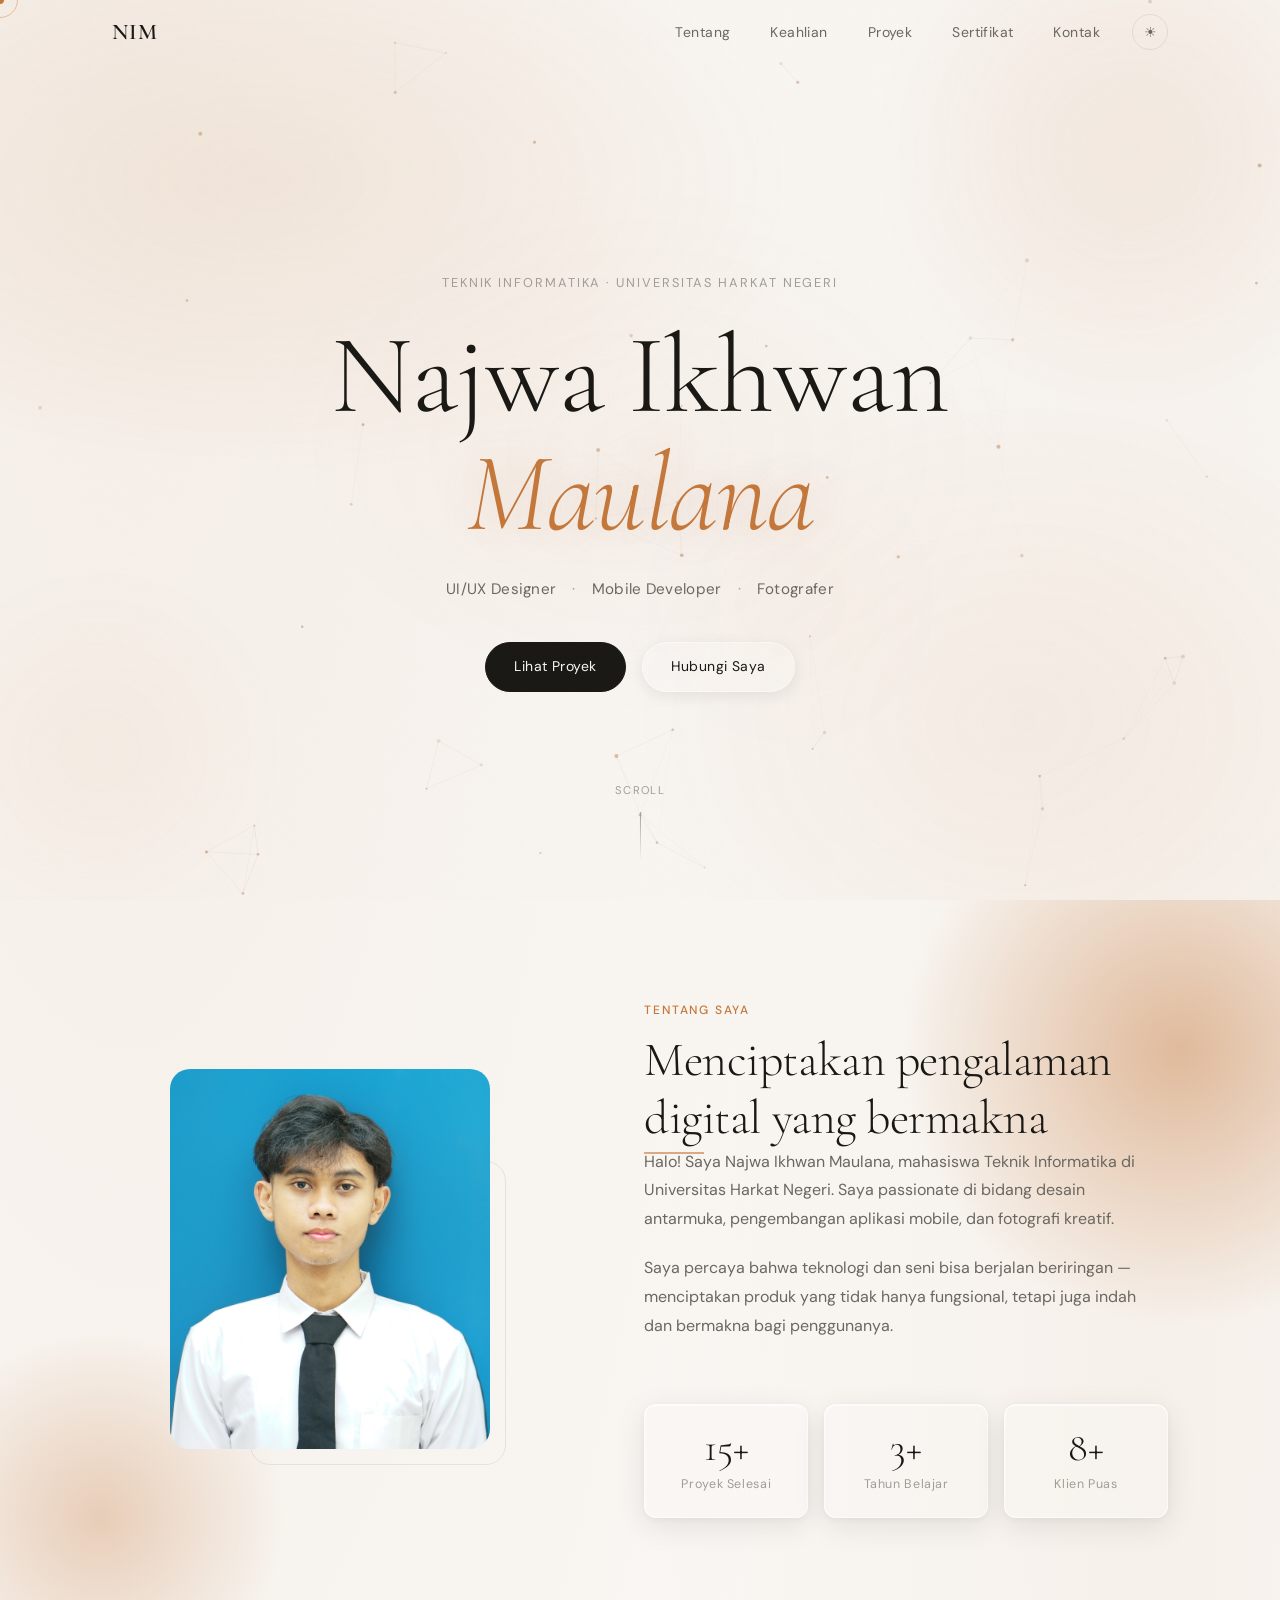
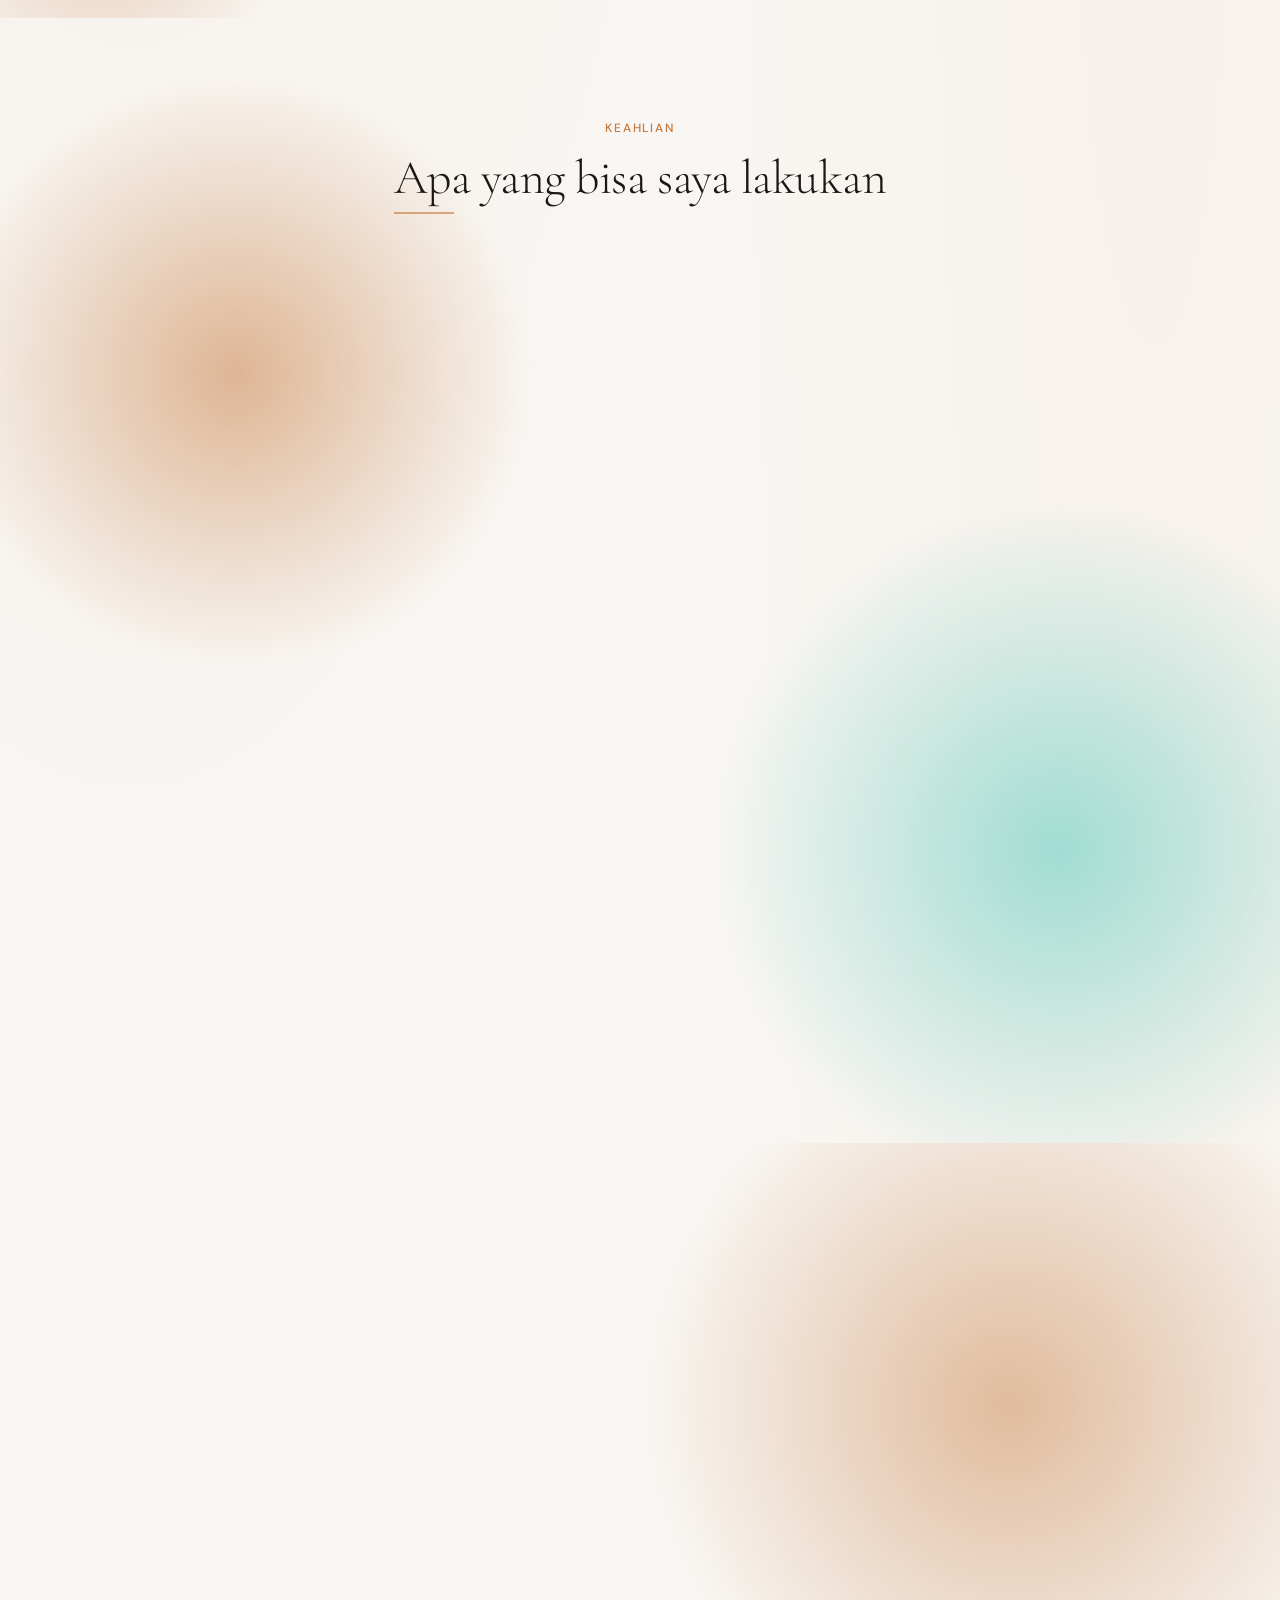
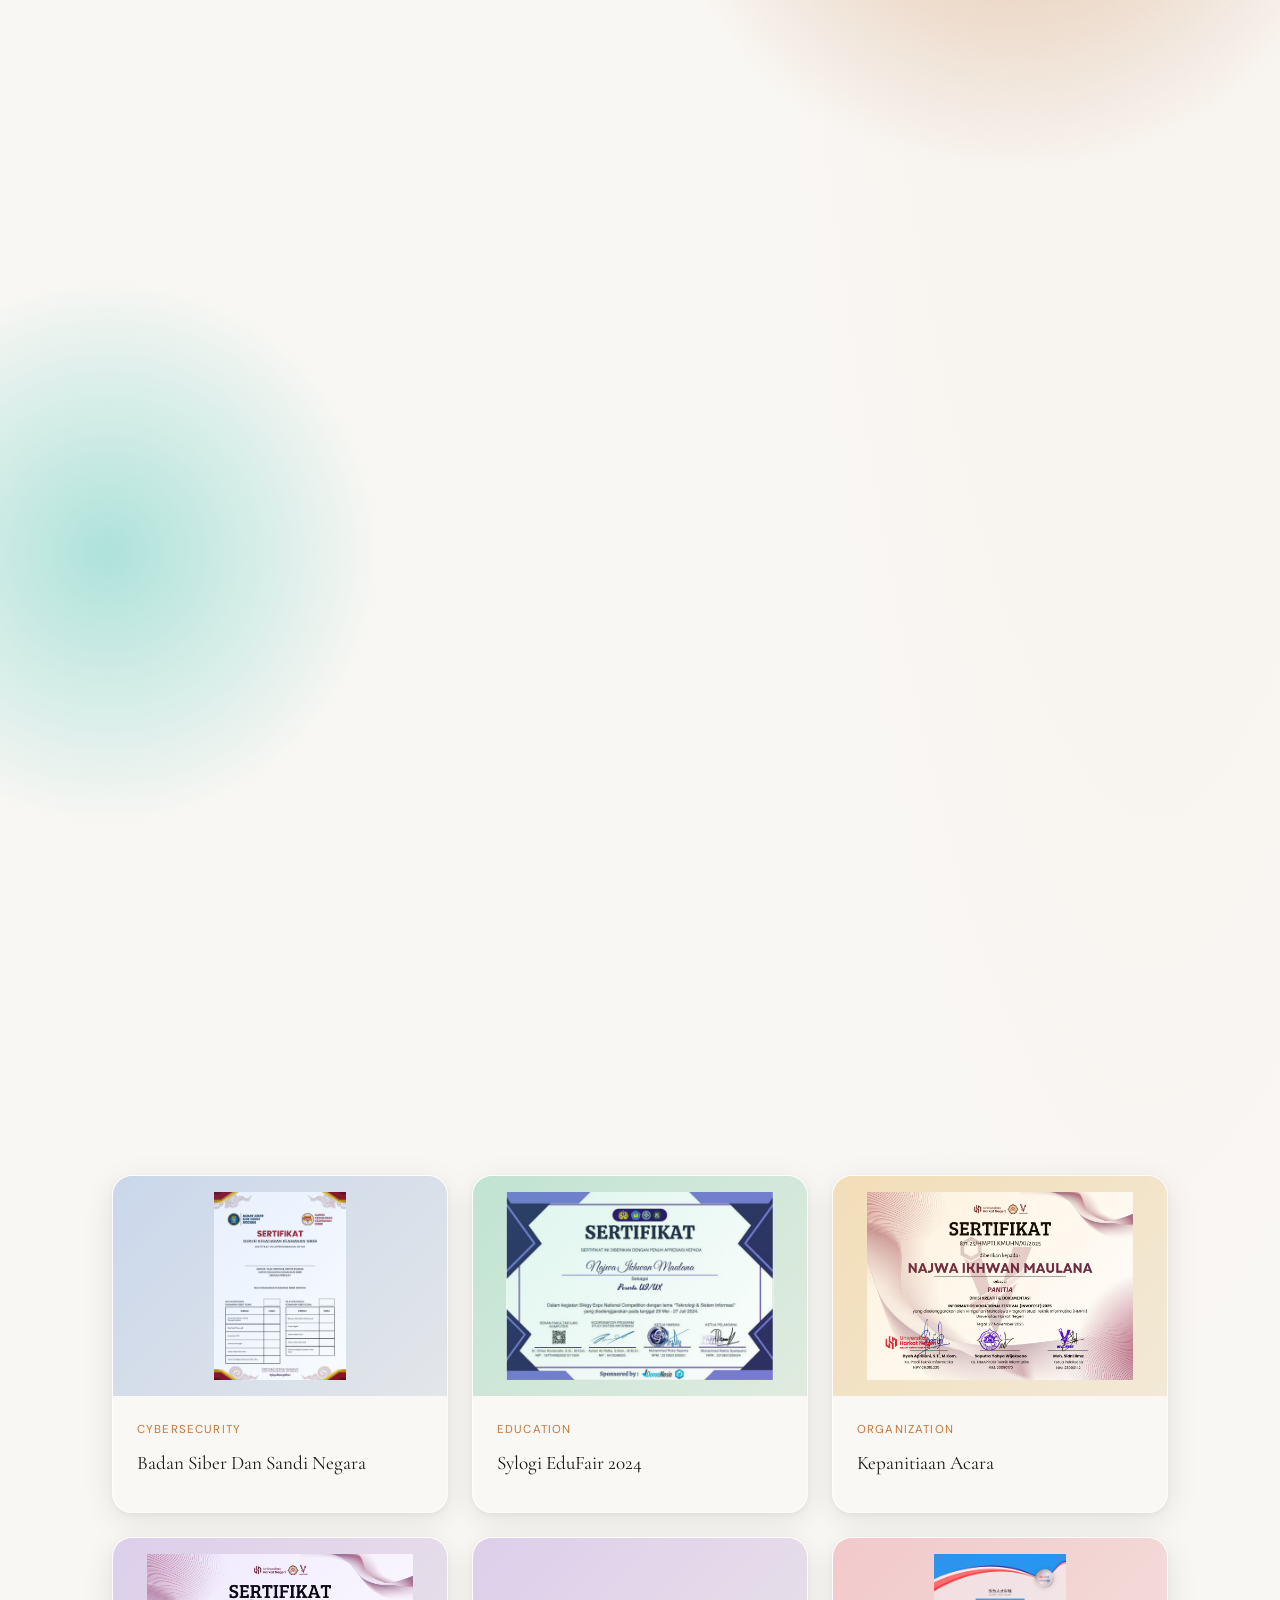
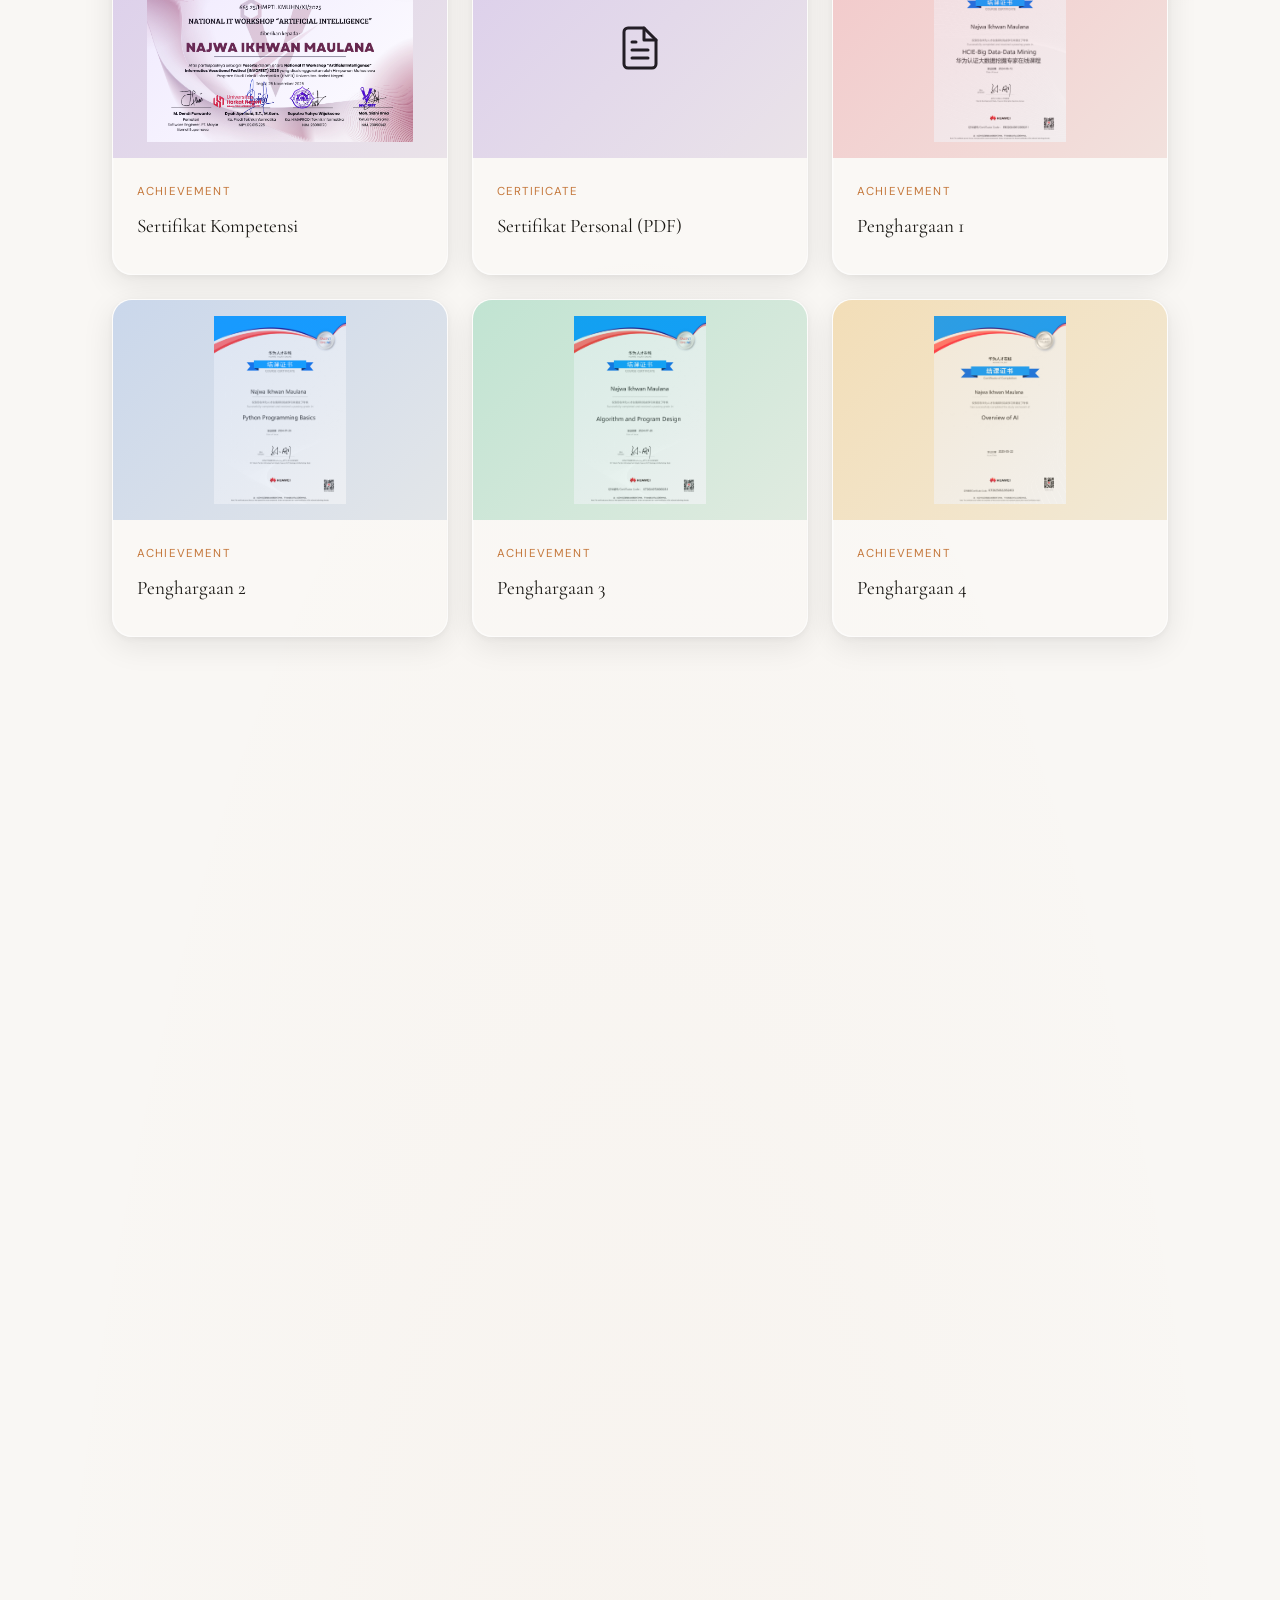
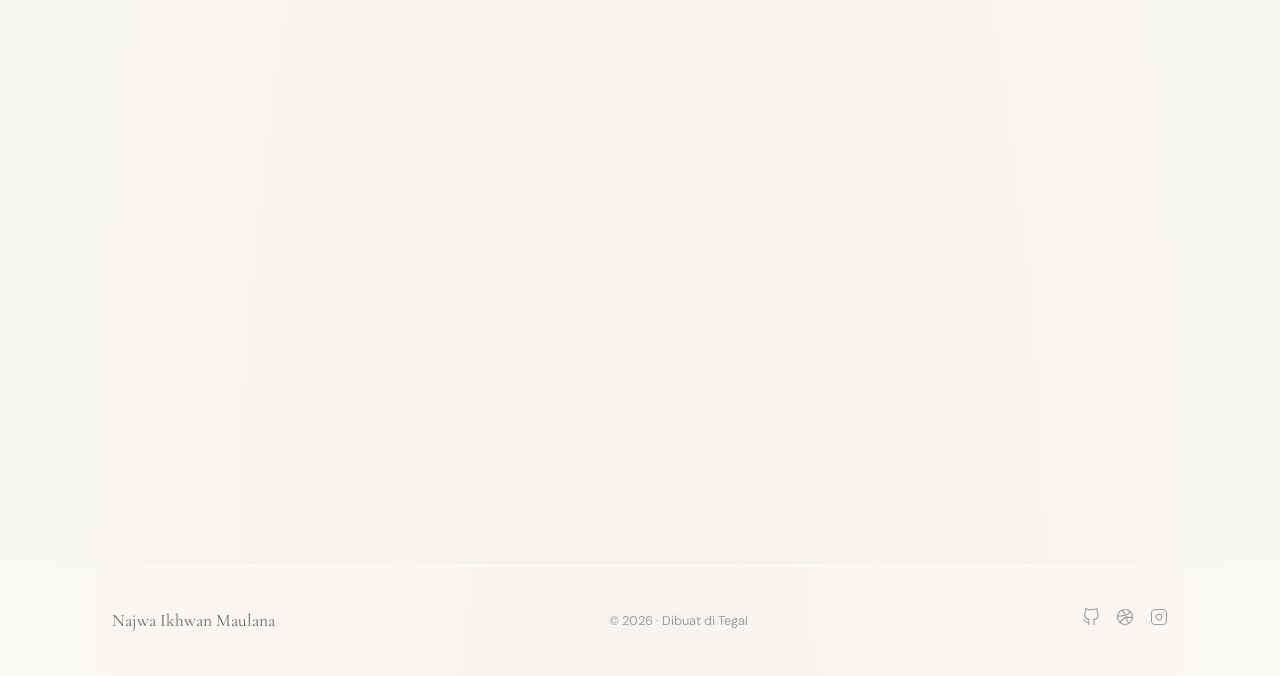
==== commit e147445c: "feat: complete portfolio with glassmorphism, animations, and favicon" ====
--- a/index.html
+++ b/index.html
@@ -5,12 +5,33 @@
   <meta name="viewport" content="width=device-width, initial-scale=1.0" />
   <title>Najwa Ikhwan Maulana — Portfolio</title>
   <meta name="description" content="Portfolio Najwa Ikhwan Maulana — UI/UX Designer, Mobile Developer & Fotografer dari Universitas Harkat Negeri" />
+  <link rel="icon" type="image/png" href="fav%20icon/boy.png" />
   <link rel="preconnect" href="https://fonts.googleapis.com" />
   <link rel="preconnect" href="https://fonts.gstatic.com" crossorigin />
   <link href="https://fonts.googleapis.com/css2?family=Cormorant+Garamond:ital,wght@0,300;0,400;0,600;1,300;1,400&family=DM+Sans:ital,opsz,wght@0,9..40,300;0,9..40,400;0,9..40,500;1,9..40,300&display=swap" rel="stylesheet" />
   <link rel="stylesheet" href="style.css" />
 </head>
 <body>
+
+  <!-- CUSTOM CURSOR -->
+  <div class="cursor-dot" id="cursorDot"></div>
+  <div class="cursor-ring" id="cursorRing"></div>
+
+  <!-- LIGHTBOX -->
+  <div class="lightbox" id="lightbox" role="dialog" aria-modal="true" aria-label="Lightbox">
+    <button class="lightbox-close" id="lbClose">
+      <svg width="14" height="14" viewBox="0 0 24 24" fill="none" stroke="currentColor" stroke-width="2"><line x1="18" y1="6" x2="6" y2="18"/><line x1="6" y1="6" x2="18" y2="18"/></svg>
+      Tutup
+    </button>
+    <button class="lightbox-nav lightbox-prev" id="lbPrev" aria-label="Sebelumnya">
+      <svg width="18" height="18" viewBox="0 0 24 24" fill="none" stroke="currentColor" stroke-width="1.8"><polyline points="15 18 9 12 15 6"/></svg>
+    </button>
+    <img class="lightbox-img" id="lbImg" src="" alt="" />
+    <button class="lightbox-nav lightbox-next" id="lbNext" aria-label="Berikutnya">
+      <svg width="18" height="18" viewBox="0 0 24 24" fill="none" stroke="currentColor" stroke-width="1.8"><polyline points="9 18 15 12 9 6"/></svg>
+    </button>
+    <p class="lightbox-counter" id="lbCounter"></p>
+  </div>
 
   <!-- NAV -->
   <nav class="nav" id="nav">
@@ -20,6 +41,7 @@
         <li><a href="#about">Tentang</a></li>
         <li><a href="#skills">Keahlian</a></li>
         <li><a href="#projects">Proyek</a></li>
+        <li><a href="#certificates">Sertifikat</a></li>
         <li><a href="#contact">Kontak</a></li>
       </ul>
       <button class="theme-toggle" id="themeToggle" aria-label="Toggle dark mode">
@@ -34,6 +56,7 @@
       <a href="#about" class="mobile-link">Tentang</a>
       <a href="#skills" class="mobile-link">Keahlian</a>
       <a href="#projects" class="mobile-link">Proyek</a>
+      <a href="#certificates" class="mobile-link">Sertifikat</a>
       <a href="#contact" class="mobile-link">Kontak</a>
     </div>
   </nav>
@@ -41,6 +64,8 @@
   <!-- HERO -->
   <section class="hero" id="hero">
     <div class="hero-bg">
+      <canvas id="particleCanvas" class="hero-canvas"></canvas>
+      <div class="hero-aurora"></div>
       <div class="hero-shape shape-1"></div>
       <div class="hero-shape shape-2"></div>
       <div class="hero-shape shape-3"></div>
@@ -69,6 +94,7 @@
     </div>
   </section>
 
+
   <!-- ABOUT -->
   <section class="about section" id="about">
     <div class="container">
@@ -234,7 +260,7 @@
             <h3>Aplikasi CekKomposisi</h3>
             <p>Aplikasi CekKomposisi : Pendeteksi Kandungan Pada Bahan Makanan dan Minuman.</p>
             <div class="project-links">
-              <a href="project-detail.html" class="project-link">Lihat Detail →</a>
+              <a href="project-detail.html#mobile" class="project-link">Lihat Detail →</a>
             </div>
           </div>
         </div>
@@ -257,7 +283,7 @@
             <h3>Portraits & Landscape Series</h3>
             <p>Koleksi foto berupa hobi. Setiap frame diabadikan dengan cahaya natural dan komposisi yang deliberate, diedit dengan color grading cinematic tone.</p>
             <div class="project-links">
-              <a href="project-detail.html" class="project-link">Lihat Galeri →</a>
+              <a href="project-detail.html#foto" class="project-link">Lihat Galeri →</a>
             </div>
           </div>
         </div>
@@ -311,7 +337,7 @@
             <h3>PostureFit</h3>
             <p>Desain dan implementasi aplikasi rekomendasi olahraga dengan scan postur tubuh dengan Pose Estimation</p>
             <div class="project-links">
-              <a href="project-detail.html" class="project-link">Lihat Detail →</a>
+              <a href="project-detail.html#uiux" class="project-link">Lihat Detail →</a>
             </div>
           </div>
         </div>
@@ -336,7 +362,7 @@
             <h3>3D Environment & Asset</h3>
             <p>Pembuatan aset 3D untuk keperluan game dan visualisasi. Meliputi modeling, texturing, dan rendering environment low-poly hingga realistis.</p>
             <div class="project-links">
-              <a href="project-detail.html" class="project-link">Lihat Detail →</a>
+              <a href="project-detail.html#3d" class="project-link">Lihat Detail →</a>
             </div>
           </div>
         </div>
@@ -361,9 +387,146 @@
             <h3>Truck Simulator Game</h3>
             <p>Game simulasi mengemudi truk berbasis Unity dengan fisika kendaraan realistis, sistem kamera orbit, speedometer UI, dan audio engine state machine.</p>
             <div class="project-links">
-              <a href="project-detail.html" class="project-link">Lihat Detail →</a>
-            </div>
-          </div>
+              <a href="project-detail.html#game" class="project-link">Lihat Detail →</a>
+            </div>
+          </div>
+        </div>
+
+      </div>
+    </div>
+  </section>
+
+  <!-- CERTIFICATES -->
+  <section class="certificates section" id="certificates">
+    <div class="container">
+      <div class="section-header reveal">
+        <p class="section-label">Pencapaian</p>
+        <h2 class="section-title">Sertifikat & Penghargaan</h2>
+      </div>
+
+      <div class="projects-grid">
+
+        <!-- 1. BSSN -->
+        <div class="project-card reveal">
+          <div class="project-img" style="--accent:#3B82F6; height: 220px;">
+            <a href="images/Sertifikat/Sertifikat Badan Siber Dan Sandi Negara.pdf" target="_blank" style="display:block; width:100%; height:100%;">
+              <img src="images/Sertifikat/Sertifikat Badan Siber Dan Sandi Negara.png" alt="Sertifikat BSSN" class="project-thumb" style="object-fit: contain; padding: 1rem;" />
+            </a>
+          </div>
+          <div class="project-info">
+            <div class="project-cat">Cybersecurity</div>
+            <h3>Badan Siber Dan Sandi Negara</h3>
+          </div>
+        </div>
+
+        <!-- 2. Sylogi EduFair 2024 -->
+        <div class="project-card reveal">
+          <div class="project-img" style="--accent:#10B981; height: 220px;">
+            <a href="images/Sertifikat/Sertifikat SylogiEduFair2024 - Najwa Ikhwan Maulana.pdf" target="_blank" style="display:block; width:100%; height:100%;">
+              <img src="images/Sertifikat/Sertifikat SylogiEduFair2024 - Najwa Ikhwan Maulana_page-0001.jpg" alt="Sertifikat SylogiEduFair" class="project-thumb" style="object-fit: contain; padding: 1rem;" />
+            </a>
+          </div>
+          <div class="project-info">
+            <div class="project-cat">Education</div>
+            <h3>Sylogi EduFair 2024</h3>
+          </div>
+        </div>
+
+        <!-- 3. Panitia Kepengurusan -->
+        <div class="project-card reveal">
+          <div class="project-img" style="--accent:#F59E0B; height: 220px;">
+            <img src="images/Sertifikat/Najwa Ikhwan Maulana Panitia.jpg" alt="Sertifikat Panitia" class="project-thumb" style="object-fit: contain; padding: 1rem;" />
+          </div>
+          <div class="project-info">
+            <div class="project-cat">Organization</div>
+            <h3>Kepanitiaan Acara</h3>
+          </div>
+        </div>
+
+        <!-- 4. Sertifikat Kompetensi -->
+        <div class="project-card reveal">
+          <div class="project-img" style="--accent:#8B5CF6; height: 220px;">
+            <img src="images/Sertifikat/Najwa Ikhwan Maulana.jpg" alt="Sertifikat Kompetensi" class="project-thumb" style="object-fit: contain; padding: 1rem;" />
+          </div>
+          <div class="project-info">
+            <div class="project-cat">Achievement</div>
+            <h3>Sertifikat Kompetensi</h3>
+          </div>
+        </div>
+
+        <!-- 5. NAJWA IKHWAN MAULANA.pdf -->
+        <div class="project-card reveal">
+          <div class="project-img" style="--accent:#8B5CF6; height: 220px;">
+            <a href="images/Sertifikat/NAJWA IKHWAN MAULANA.pdf" target="_blank" style="display: flex; align-items: center; justify-content: center; width: 100%; height: 100%; text-decoration: none; color: inherit;">
+              <svg width="48" height="48" viewBox="0 0 24 24" fill="none" stroke="currentColor" stroke-width="1.5" stroke-linecap="round" stroke-linejoin="round"><path d="M14 2H6a2 2 0 0 0-2 2v16a2 2 0 0 0 2 2h12a2 2 0 0 0 2-2V8z"/><polyline points="14 2 14 8 20 8"/><line x1="16" y1="13" x2="8" y2="13"/><line x1="16" y1="17" x2="8" y2="17"/><polyline points="10 9 9 9 8 9"/></svg>
+            </a>
+          </div>
+          <div class="project-info">
+            <div class="project-cat">Certificate</div>
+            <h3>Sertifikat Personal (PDF)</h3>
+          </div>
+        </div>
+
+        <!-- 10 to 19: photos -->
+        <div class="project-card reveal">
+          <div class="project-img" style="--accent:#F43F5E; height: 220px;">
+            <img src="images/Sertifikat/photo (0).png" alt="Sertifikat" class="project-thumb" style="object-fit: contain; padding: 1rem;" />
+          </div>
+          <div class="project-info"><div class="project-cat">Achievement</div><h3>Penghargaan 1</h3></div>
+        </div>
+        <div class="project-card reveal">
+          <div class="project-img" style="--accent:#3B82F6; height: 220px;">
+            <img src="images/Sertifikat/photo (1).png" alt="Sertifikat" class="project-thumb" style="object-fit: contain; padding: 1rem;" />
+          </div>
+          <div class="project-info"><div class="project-cat">Achievement</div><h3>Penghargaan 2</h3></div>
+        </div>
+        <div class="project-card reveal">
+          <div class="project-img" style="--accent:#10B981; height: 220px;">
+            <img src="images/Sertifikat/photo (2).png" alt="Sertifikat" class="project-thumb" style="object-fit: contain; padding: 1rem;" />
+          </div>
+          <div class="project-info"><div class="project-cat">Achievement</div><h3>Penghargaan 3</h3></div>
+        </div>
+        <div class="project-card reveal">
+          <div class="project-img" style="--accent:#F59E0B; height: 220px;">
+            <img src="images/Sertifikat/photo (3).png" alt="Sertifikat" class="project-thumb" style="object-fit: contain; padding: 1rem;" />
+          </div>
+          <div class="project-info"><div class="project-cat">Achievement</div><h3>Penghargaan 4</h3></div>
+        </div>
+        <div class="project-card reveal">
+          <div class="project-img" style="--accent:#8B5CF6; height: 220px;">
+            <img src="images/Sertifikat/photo (4).png" alt="Sertifikat" class="project-thumb" style="object-fit: contain; padding: 1rem;" />
+          </div>
+          <div class="project-info"><div class="project-cat">Achievement</div><h3>Penghargaan 5</h3></div>
+        </div>
+        <div class="project-card reveal">
+          <div class="project-img" style="--accent:#EC4899; height: 220px;">
+            <img src="images/Sertifikat/photo (5).png" alt="Sertifikat" class="project-thumb" style="object-fit: contain; padding: 1rem;" />
+          </div>
+          <div class="project-info"><div class="project-cat">Achievement</div><h3>Penghargaan 6</h3></div>
+        </div>
+        <div class="project-card reveal">
+          <div class="project-img" style="--accent:#6366F1; height: 220px;">
+            <img src="images/Sertifikat/photo (6).png" alt="Sertifikat" class="project-thumb" style="object-fit: contain; padding: 1rem;" />
+          </div>
+          <div class="project-info"><div class="project-cat">Achievement</div><h3>Penghargaan 7</h3></div>
+        </div>
+        <div class="project-card reveal">
+          <div class="project-img" style="--accent:#14B8A6; height: 220px;">
+            <img src="images/Sertifikat/photo (7).png" alt="Sertifikat" class="project-thumb" style="object-fit: contain; padding: 1rem;" />
+          </div>
+          <div class="project-info"><div class="project-cat">Achievement</div><h3>Penghargaan 8</h3></div>
+        </div>
+        <div class="project-card reveal">
+          <div class="project-img" style="--accent:#EF4444; height: 220px;">
+            <img src="images/Sertifikat/photo (8).png" alt="Sertifikat" class="project-thumb" style="object-fit: contain; padding: 1rem;" />
+          </div>
+          <div class="project-info"><div class="project-cat">Achievement</div><h3>Penghargaan 9</h3></div>
+        </div>
+        <div class="project-card reveal">
+          <div class="project-img" style="--accent:#8B5CF6; height: 220px;">
+            <img src="images/Sertifikat/photo (9).png" alt="Sertifikat" class="project-thumb" style="object-fit: contain; padding: 1rem;" />
+          </div>
+          <div class="project-info"><div class="project-cat">Achievement</div><h3>Penghargaan 10</h3></div>
         </div>
 
       </div>
@@ -379,20 +542,20 @@
           <h2 class="section-title">Mari berkolaborasi</h2>
           <p class="contact-desc">Punya proyek menarik atau ingin berkolaborasi? Saya selalu terbuka untuk oportunitas baru dan tantangan kreatif.</p>
           <div class="contact-links">
-            <a href="mailto:najwa@example.com" class="contact-item">
+            <a href="mailto:najwa.ikhwanm@gmail.com" class="contact-item">
               <div class="contact-icon">
                 <svg width="20" height="20" viewBox="0 0 24 24" fill="none" stroke="currentColor" stroke-width="1.5" stroke-linecap="round" stroke-linejoin="round"><path d="M4 4h16c1.1 0 2 .9 2 2v12c0 1.1-.9 2-2 2H4c-1.1 0-2-.9-2-2V6c0-1.1.9-2 2-2z"/><polyline points="22,6 12,13 2,6"/></svg>
               </div>
               <span>najwa.ikhwanm@gmail.com</span>
             </a>
-            <a href="https://instagram.com/" target="_blank" class="contact-item">
+            <a href="https://instagram.com/nana_ikhwan_m" target="_blank" class="contact-item">
               <div class="contact-icon">
                 <svg width="20" height="20" viewBox="0 0 24 24" fill="none" stroke="currentColor" stroke-width="1.5" stroke-linecap="round" stroke-linejoin="round"><rect x="2" y="2" width="20" height="20" rx="5" ry="5"/><path d="M16 11.37A4 4 0 1 1 12.63 8 4 4 0 0 1 16 11.37z"/><line x1="17.5" y1="6.5" x2="17.51" y2="6.5"/></svg>
               </div>
 
               <span>@nana_ikhwan_m</span>
             </a>
-            <a href="https://linkedin.com/" target="_blank" class="contact-item">
+            <a href="https://www.linkedin.com/in/najwa-ikhwan-maulana/" target="_blank" class="contact-item">
               <div class="contact-icon">
                 <svg width="20" height="20" viewBox="0 0 24 24" fill="none" stroke="currentColor" stroke-width="1.5" stroke-linecap="round" stroke-linejoin="round"><path d="M16 8a6 6 0 0 1 6 6v7h-4v-7a2 2 0 0 0-2-2 2 2 0 0 0-2 2v7h-4v-7a6 6 0 0 1 6-6z"/><rect x="2" y="9" width="4" height="12"/><circle cx="4" cy="4" r="2"/></svg>
               </div>
@@ -431,13 +594,13 @@
         <p class="footer-copy">© 2026 · Dibuat di Tegal</p>
 
         <div class="footer-social">
-          <a href="https://github.com/" target="_blank" aria-label="GitHub">
+          <a href="https://github.com/NanaIkhwan" target="_blank" aria-label="GitHub">
             <svg width="18" height="18" viewBox="0 0 24 24" fill="none" stroke="currentColor" stroke-width="1.5" stroke-linecap="round" stroke-linejoin="round"><path d="M9 19c-5 1.5-5-2.5-7-3m14 6v-3.87a3.37 3.37 0 0 0-.94-2.61c3.14-.35 6.44-1.54 6.44-7A5.44 5.44 0 0 0 20 4.77 5.07 5.07 0 0 0 19.91 1S18.73.65 16 2.48a13.38 13.38 0 0 0-7 0C6.27.65 5.09 1 5.09 1A5.07 5.07 0 0 0 5 4.77a5.44 5.44 0 0 0-1.5 3.78c0 5.42 3.3 6.61 6.44 7A3.37 3.37 0 0 0 9 18.13V22"/></svg>
           </a>
           <a href="https://dribbble.com/" target="_blank" aria-label="Dribbble">
             <svg width="18" height="18" viewBox="0 0 24 24" fill="none" stroke="currentColor" stroke-width="1.5" stroke-linecap="round" stroke-linejoin="round"><circle cx="12" cy="12" r="10"/><path d="M8.56 2.75c4.37 6.03 6.02 9.42 8.03 17.72m2.54-15.38c-3.72 4.35-8.94 5.66-16.88 5.85m19.5 1.9c-3.5-.93-6.63-.82-8.94 0-2.58.92-5.01 2.86-7.44 6.32"/></svg>
           </a>
-          <a href="https://instagram.com/" target="_blank" aria-label="Instagram">
+          <a href="https://instagram.com/nana_ikhwan_m" target="_blank" aria-label="Instagram">
             <svg width="18" height="18" viewBox="0 0 24 24" fill="none" stroke="currentColor" stroke-width="1.5" stroke-linecap="round" stroke-linejoin="round"><rect x="2" y="2" width="20" height="20" rx="5"/><path d="M16 11.37A4 4 0 1 1 12.63 8 4 4 0 0 1 16 11.37z"/><line x1="17.5" y1="6.5" x2="17.51" y2="6.5"/></svg>
           </a>
         </div>
--- a/style.css
+++ b/style.css
@@ -63,6 +63,10 @@
 body {
   font-family: var(--font-body);
   background: var(--bg);
+  background-image:
+    radial-gradient(ellipse 120% 80% at 10% 0%,   rgba(196,119,58,0.07) 0%, transparent 50%),
+    radial-gradient(ellipse 80%  100% at 90% 20%,  rgba(196,119,58,0.05) 0%, transparent 50%),
+    radial-gradient(ellipse 100% 60% at 50% 100%,  rgba(196,119,58,0.04) 0%, transparent 50%);
   color: var(--text);
   line-height: 1.7;
   overflow-x: hidden;
@@ -223,6 +227,43 @@
   pointer-events: none;
 }
 
+/* ── Aurora animated gradient ── */
+.hero-aurora {
+  position: absolute;
+  inset: 0;
+  background:
+    radial-gradient(ellipse 80% 60% at 20% 20%, rgba(196,119,58,0.09) 0%, transparent 55%),
+    radial-gradient(ellipse 60% 70% at 80% 80%, rgba(196,119,58,0.06) 0%, transparent 55%),
+    radial-gradient(ellipse 50% 50% at 50% 50%, rgba(196,119,58,0.04) 0%, transparent 60%);
+  animation: auroraShift 18s ease-in-out infinite alternate;
+}
+
+@keyframes auroraShift {
+  0%   { background-size: 100% 100%, 80% 80%, 60% 60%; background-position: 20% 20%, 80% 80%, 50% 50%; }
+  33%  { background-size: 120% 80%, 70% 100%, 80% 50%; background-position: 30% 10%, 70% 90%, 60% 40%; }
+  66%  { background-size: 80% 120%, 90% 70%, 50% 80%; background-position: 10% 30%, 90% 70%, 40% 60%; }
+  100% { background-size: 110% 90%, 75% 85%, 65% 65%; background-position: 25% 25%, 75% 75%, 55% 45%; }
+}
+
+[data-theme="dark"] .hero-aurora {
+  background:
+    radial-gradient(ellipse 80% 60% at 20% 20%, rgba(212,137,74,0.14) 0%, transparent 55%),
+    radial-gradient(ellipse 60% 70% at 80% 80%, rgba(212,137,74,0.09) 0%, transparent 55%),
+    radial-gradient(ellipse 50% 50% at 50% 50%, rgba(212,137,74,0.05) 0%, transparent 60%);
+}
+
+/* ── Particle canvas ── */
+.hero-canvas {
+  position: absolute;
+  inset: 0;
+  width: 100%;
+  height: 100%;
+  opacity: 0.55;
+}
+
+[data-theme="dark"] .hero-canvas { opacity: 0.35; }
+
+/* ── Floating shapes ── */
 .hero-shape {
   position: absolute;
   border-radius: 50%;
@@ -261,6 +302,82 @@
   0%, 100% { transform: translateX(0) scale(1); }
   50% { transform: translateX(30px) scale(1.05); }
 }
+
+/* ── Section ambient blobs (About, Skills, Projects) ── */
+.about, .skills, .projects { position: relative; overflow: hidden; }
+
+/* About blobs */
+.about::before {
+  content: ''; position: absolute; width: 600px; height: 600px;
+  top: -150px; right: -200px; border-radius: 50%;
+  background: radial-gradient(circle, rgba(196,119,58,0.45) 0%, transparent 65%);
+  animation: float1 20s ease-in-out infinite; pointer-events: none;
+}
+.about::after {
+  content: ''; position: absolute; width: 400px; height: 400px;
+  bottom: -100px; left: -100px; border-radius: 50%;
+  background: radial-gradient(circle, rgba(196,119,58,0.3) 0%, transparent 65%);
+  animation: float2 16s ease-in-out infinite; pointer-events: none;
+}
+
+/* Skills blobs (Deep behind cards to show glass blur) */
+.skills::before {
+  content: ''; position: absolute; width: 600px; height: 600px;
+  top: 5%; left: -5%; border-radius: 50%;
+  background: radial-gradient(circle, rgba(196,119,58,0.5) 0%, transparent 70%);
+  animation: float2 18s ease-in-out infinite reverse; pointer-events: none; z-index: 0;
+}
+.skills::after {
+  content: ''; position: absolute; width: 700px; height: 700px;
+  bottom: -5%; right: -10%; border-radius: 50%;
+  background: radial-gradient(circle, rgba(0,180,160,0.35) 0%, transparent 70%);
+  animation: float1 22s ease-in-out infinite; pointer-events: none; z-index: 0;
+}
+
+/* Projects blobs */
+.projects::before {
+  content: ''; position: absolute; width: 800px; height: 800px;
+  top: -10%; right: -10%; border-radius: 50%;
+  background: radial-gradient(circle, rgba(196,119,58,0.45) 0%, transparent 65%);
+  animation: float2 25s ease-in-out infinite; pointer-events: none; z-index: 0;
+}
+.projects::after {
+  content: ''; position: absolute; width: 600px; height: 600px;
+  bottom: 5%; left: -15%; border-radius: 50%;
+  background: radial-gradient(circle, rgba(0,180,160,0.3) 0%, transparent 65%);
+  animation: float1 19s ease-in-out infinite alternate; pointer-events: none; z-index: 0;
+}
+
+/* Ensure container text/cards sit above the blobs */
+.about .container, .skills .container, .projects .container {
+  position: relative;
+  z-index: 1;
+}
+
+/* ── Subtle animated grain overlay (whole page) ── */
+body::after {
+  content: '';
+  position: fixed;
+  inset: 0;
+  pointer-events: none;
+  z-index: 9000;
+  background-image: url("data:image/svg+xml,%3Csvg viewBox='0 0 256 256' xmlns='http://www.w3.org/2000/svg'%3E%3Cfilter id='noise'%3E%3CfeTurbulence type='fractalNoise' baseFrequency='0.9' numOctaves='4' stitchTiles='stitch'/%3E%3C/filter%3E%3Crect width='100%25' height='100%25' filter='url(%23noise)' opacity='1'/%3E%3C/svg%3E");
+  background-repeat: repeat;
+  background-size: 200px 200px;
+  opacity: 0.018;
+  animation: grainShift 0.5s steps(2) infinite;
+}
+
+@keyframes grainShift {
+  0%   { background-position: 0% 0%; }
+  25%  { background-position: 50% 0%; }
+  50%  { background-position: 50% 50%; }
+  75%  { background-position: 0% 50%; }
+  100% { background-position: 0% 0%; }
+}
+
+[data-theme="dark"] body::after { opacity: 0.028; }
+
 
 .hero-content {
   position: relative;
@@ -409,7 +526,7 @@
 }
 
 /* ===== ABOUT ===== */
-.about { background: var(--bg-alt); }
+.about { background: transparent; }
 
 .about-grid {
   display: grid;
@@ -496,7 +613,7 @@
 }
 
 .skill-card {
-  background: var(--bg-card);
+  background: transparent;
   border: 1px solid var(--border);
   border-radius: var(--radius);
   padding: 2rem 1.75rem;
@@ -557,7 +674,7 @@
 }
 
 /* ===== PROJECTS ===== */
-.projects { background: var(--bg-alt); }
+.projects { background: transparent; }
 
 .projects-filter {
   display: flex;
@@ -594,7 +711,7 @@
 }
 
 .project-card {
-  background: var(--bg-card);
+  background: transparent;
   border: 1px solid var(--border);
   border-radius: var(--radius-lg);
   overflow: hidden;
@@ -1009,3 +1126,498 @@
   .hero-cta { flex-direction: column; align-items: center; }
   .about-stats { gap: 0.75rem; }
 }
+
+/* ── LIGHTBOX ── */
+.lightbox {
+  position: fixed;
+  inset: 0;
+  z-index: 9999;
+  display: flex;
+  align-items: center;
+  justify-content: center;
+  background: rgba(0, 0, 0, 0.92);
+  opacity: 0;
+  pointer-events: none;
+  transition: opacity 0.3s cubic-bezier(0.4, 0, 0.2, 1);
+}
+
+.lightbox.active {
+  opacity: 1;
+  pointer-events: all;
+}
+
+.lightbox-img {
+  max-width: 90vw;
+  max-height: 88vh;
+  object-fit: contain;
+  border-radius: 6px;
+  transform: scale(0.95);
+  transition: transform 0.3s cubic-bezier(0.4, 0, 0.2, 1);
+  display: block;
+}
+
+.lightbox.active .lightbox-img {
+  transform: scale(1);
+}
+
+.lightbox-close {
+  position: absolute;
+  top: 1.25rem;
+  right: 1.5rem;
+  background: none;
+  border: 1px solid rgba(255, 255, 255, 0.25);
+  border-radius: 100px;
+  color: #fff;
+  font-size: 0.85rem;
+  padding: 0.35rem 0.9rem;
+  cursor: pointer;
+  transition: border-color 0.2s, background 0.2s;
+  display: flex;
+  align-items: center;
+  gap: 0.4rem;
+}
+
+.lightbox-close:hover {
+  border-color: rgba(255, 255, 255, 0.6);
+  background: rgba(255, 255, 255, 0.08);
+}
+
+.lightbox-nav {
+  position: absolute;
+  top: 50%;
+  transform: translateY(-50%);
+  background: none;
+  border: 1px solid rgba(255, 255, 255, 0.25);
+  border-radius: 100px;
+  color: #fff;
+  width: 2.5rem;
+  height: 2.5rem;
+  display: flex;
+  align-items: center;
+  justify-content: center;
+  cursor: pointer;
+  transition: border-color 0.2s, background 0.2s;
+}
+
+.lightbox-nav:hover {
+  border-color: rgba(255, 255, 255, 0.6);
+  background: rgba(255, 255, 255, 0.08);
+}
+
+.lightbox-prev { left: 1.25rem; }
+.lightbox-next { right: 1.25rem; }
+
+.lightbox-counter {
+  position: absolute;
+  bottom: 1.25rem;
+  left: 50%;
+  transform: translateX(-50%);
+  color: rgba(255, 255, 255, 0.5);
+  font-size: 0.8rem;
+  letter-spacing: 0.06em;
+}
+
+#certificates .project-card {
+  cursor: zoom-in;
+}
+
+/* ═══════════════════════════════════════
+   GLASSMORPHISM
+═══════════════════════════════════════ */
+
+/* ── Glass tokens ── */
+:root {
+  --glass-bg:       rgba(255, 255, 255, 0.15);
+  --glass-border:   rgba(255, 255, 255, 0.60);
+  --glass-shine:    inset 0 1px 0 rgba(255,255,255,0.7), inset 1px 0 0 rgba(255,255,255,0.3);
+  --glass-shadow:   0 8px 32px rgba(26, 24, 20, 0.09), 0 2px 8px rgba(26,24,20,0.05);
+  --glass-blur:     blur(24px) saturate(180%);
+  --glass-bg-hover: rgba(255, 255, 255, 0.25);
+}
+
+[data-theme="dark"] {
+  --glass-bg:       rgba(20, 18, 16, 0.35);
+  --glass-border:   rgba(255, 255, 255, 0.15);
+  --glass-shine:    inset 0 1px 0 rgba(255,255,255,0.15), inset 1px 0 0 rgba(255,255,255,0.05);
+  --glass-shadow:   0 8px 32px rgba(0, 0, 0, 0.40), 0 2px 8px rgba(0,0,0,0.20);
+  --glass-bg-hover: rgba(30, 28, 26, 0.45);
+}
+
+
+/* ── Utility class ── */
+.glass {
+  background: var(--glass-bg) !important;
+  backdrop-filter: var(--glass-blur);
+  -webkit-backdrop-filter: var(--glass-blur);
+  border: 1px solid var(--glass-border) !important;
+  box-shadow: var(--glass-shadow);
+}
+
+/* ── NAV — already blurred on scroll, enhance it ── */
+.nav.scrolled {
+  background: var(--glass-bg) !important;
+  backdrop-filter: var(--glass-blur);
+  -webkit-backdrop-filter: var(--glass-blur);
+  border-bottom: 1px solid var(--glass-border) !important;
+  box-shadow: 0 4px 24px rgba(26, 24, 20, 0.07);
+}
+
+[data-theme="dark"] .nav.scrolled {
+  background: var(--glass-bg) !important;
+}
+
+/* ── Skill Cards ── */
+.skill-card {
+  background: var(--glass-bg) !important;
+  backdrop-filter: var(--glass-blur);
+  -webkit-backdrop-filter: var(--glass-blur);
+  border: 1px solid var(--glass-border) !important;
+  box-shadow: var(--glass-shine), var(--glass-shadow);
+  transition: all 0.4s cubic-bezier(0.4, 0, 0.2, 1);
+}
+
+.skill-card:hover {
+  background: var(--glass-bg-hover) !important;
+  box-shadow: 0 16px 48px rgba(196, 119, 58, 0.12), var(--glass-shadow);
+  border-color: rgba(196, 119, 58, 0.25) !important;
+}
+
+.skill-icon {
+  background: rgba(196, 119, 58, 0.10) !important;
+  border: 1px solid rgba(196, 119, 58, 0.18);
+  backdrop-filter: blur(8px);
+  -webkit-backdrop-filter: blur(8px);
+}
+
+.skill-card:hover .skill-icon {
+  background: rgba(196, 119, 58, 0.18) !important;
+  border-color: rgba(196, 119, 58, 0.35);
+}
+
+/* ── Project Cards ── */
+.project-card {
+  background: var(--glass-bg) !important;
+  backdrop-filter: var(--glass-blur);
+  -webkit-backdrop-filter: var(--glass-blur);
+  border: 1px solid var(--glass-border) !important;
+  box-shadow: var(--glass-shine), var(--glass-shadow);
+  transition: all 0.4s cubic-bezier(0.4, 0, 0.2, 1);
+}
+
+.project-card:hover {
+  background: var(--glass-bg-hover) !important;
+  border-color: rgba(196, 119, 58, 0.30) !important;
+  box-shadow: var(--glass-shine), 0 20px 60px rgba(196, 119, 58, 0.12);
+}
+
+/* ── Stat items ── */
+.stat {
+  background: var(--glass-bg);
+  backdrop-filter: var(--glass-blur);
+  -webkit-backdrop-filter: var(--glass-blur);
+  border: 1px solid var(--glass-border);
+  border-radius: var(--radius);
+  padding: 1.25rem 1rem;
+  box-shadow: var(--glass-shine), var(--glass-shadow);
+  transition: all 0.3s ease;
+}
+
+.stat:hover {
+  background: var(--glass-bg-hover);
+  border-color: rgba(196, 119, 58, 0.20);
+  transform: translateY(-2px);
+}
+
+/* ── About section border tweak ── */
+.about-stats {
+  border-top: none;
+  gap: 1rem;
+}
+
+/* ── Contact icons ── */
+.contact-icon {
+  background: var(--glass-bg) !important;
+  backdrop-filter: blur(10px);
+  -webkit-backdrop-filter: blur(10px);
+  border: 1px solid var(--glass-border) !important;
+  box-shadow: 0 4px 16px rgba(26, 24, 20, 0.07);
+  transition: all 0.3s cubic-bezier(0.4, 0, 0.2, 1);
+}
+
+.contact-item:hover .contact-icon {
+  background: rgba(196, 119, 58, 0.15) !important;
+  border-color: rgba(196, 119, 58, 0.35) !important;
+  box-shadow: 0 8px 24px rgba(196, 119, 58, 0.18);
+  color: var(--accent-warm);
+}
+
+/* ── Contact form panel ── */
+.contact-form {
+  background: var(--glass-bg);
+  backdrop-filter: var(--glass-blur);
+  -webkit-backdrop-filter: var(--glass-blur);
+  border: 1px solid var(--glass-border);
+  border-radius: var(--radius-lg);
+  padding: 2.5rem;
+  box-shadow: var(--glass-shadow);
+}
+
+/* ── Form inputs ── */
+.form-group input,
+.form-group textarea {
+  background: rgba(255, 255, 255, 0.50) !important;
+  backdrop-filter: blur(8px);
+  -webkit-backdrop-filter: blur(8px);
+  border: 1px solid rgba(255, 255, 255, 0.55) !important;
+  transition: all 0.3s cubic-bezier(0.4, 0, 0.2, 1);
+}
+
+[data-theme="dark"] .form-group input,
+[data-theme="dark"] .form-group textarea {
+  background: rgba(28, 27, 25, 0.60) !important;
+  border-color: rgba(255, 255, 255, 0.08) !important;
+}
+
+.form-group input:focus,
+.form-group textarea:focus {
+  background: rgba(255, 255, 255, 0.75) !important;
+  border-color: rgba(196, 119, 58, 0.50) !important;
+  box-shadow: 0 0 0 4px rgba(196, 119, 58, 0.10);
+}
+
+[data-theme="dark"] .form-group input:focus,
+[data-theme="dark"] .form-group textarea:focus {
+  background: rgba(40, 38, 36, 0.80) !important;
+}
+
+/* ── Hero outline button ── */
+.btn-outline {
+  background: rgba(255, 255, 255, 0.20) !important;
+  backdrop-filter: blur(12px);
+  -webkit-backdrop-filter: blur(12px);
+  border: 1px solid rgba(255, 255, 255, 0.40) !important;
+  box-shadow: 0 4px 16px rgba(26, 24, 20, 0.08);
+  transition: all 0.35s cubic-bezier(0.4, 0, 0.2, 1);
+}
+
+.btn-outline:hover {
+  background: rgba(255, 255, 255, 0.35) !important;
+  border-color: rgba(255, 255, 255, 0.70) !important;
+  box-shadow: 0 8px 32px rgba(26, 24, 20, 0.14);
+  transform: translateY(-2px);
+}
+
+[data-theme="dark"] .btn-outline {
+  background: rgba(255, 255, 255, 0.06) !important;
+  border-color: rgba(255, 255, 255, 0.12) !important;
+}
+
+[data-theme="dark"] .btn-outline:hover {
+  background: rgba(255, 255, 255, 0.10) !important;
+  border-color: rgba(255, 255, 255, 0.22) !important;
+}
+
+/* ── Filter buttons ── */
+.filter-btn {
+  background: var(--glass-bg);
+  backdrop-filter: blur(10px);
+  -webkit-backdrop-filter: blur(10px);
+  border: 1px solid var(--glass-border) !important;
+}
+
+.filter-btn.active,
+.filter-btn:hover {
+  background: var(--text) !important;
+  border-color: var(--text) !important;
+  backdrop-filter: none;
+  -webkit-backdrop-filter: none;
+}
+
+/* ── Mobile nav panel ── */
+.nav-mobile.open {
+  background: var(--glass-bg);
+  backdrop-filter: var(--glass-blur);
+  -webkit-backdrop-filter: var(--glass-blur);
+  border-bottom: 1px solid var(--glass-border);
+}
+
+/* ── Footer ── */
+.footer {
+  background: var(--glass-bg);
+  backdrop-filter: var(--glass-blur);
+  -webkit-backdrop-filter: var(--glass-blur);
+  border-top: 1px solid var(--glass-border) !important;
+}
+
+
+/* ═══════════════════════════════════════
+   PREMIUM ANIMATIONS
+═══════════════════════════════════════ */
+
+/* ── Custom Cursor ── */
+.cursor-dot {
+  width: 8px; height: 8px;
+  background: var(--accent-warm);
+  border-radius: 50%;
+  position: fixed;
+  top: 0; left: 0;
+  pointer-events: none;
+  z-index: 99999;
+  will-change: transform;
+  transition: width 0.2s cubic-bezier(0.4,0,0.2,1),
+              height 0.2s cubic-bezier(0.4,0,0.2,1),
+              opacity 0.2s ease;
+}
+
+.cursor-ring {
+  width: 36px; height: 36px;
+  border: 1.5px solid rgba(196,119,58,0.4);
+  border-radius: 50%;
+  position: fixed;
+  top: 0; left: 0;
+  pointer-events: none;
+  z-index: 99998;
+  will-change: transform;
+  transition: width 0.22s cubic-bezier(0.4,0,0.2,1),
+              height 0.22s cubic-bezier(0.4,0,0.2,1),
+              border-color 0.22s ease;
+}
+
+.cursor-dot.hovering {
+  width: 12px; height: 12px;
+  opacity: 0.8;
+}
+
+.cursor-ring.hovering {
+  width: 56px; height: 56px;
+  border-color: rgba(196,119,58,0.7);
+}
+
+/* ── Subtle hero name glow on italic part only ── */
+.hero-name em {
+  font-style: italic;
+  text-shadow: 0 0 40px rgba(196,119,58,0.25);
+}
+
+/* ── Magnetic button glow ── */
+.btn-primary {
+  position: relative;
+  overflow: hidden;
+}
+
+.btn-primary::before {
+  content: '';
+  position: absolute;
+  inset: 0;
+  background: radial-gradient(circle at var(--mx, 50%) var(--my, 50%), rgba(255,255,255,0.15) 0%, transparent 60%);
+  opacity: 0;
+  transition: opacity 0.3s;
+}
+
+.btn-primary:hover::before { opacity: 1; }
+
+/* ── Skill card entrance (handled in glass section) ── */
+
+/* ── Section title underline reveal ── */
+.section-title {
+  position: relative;
+  display: inline-block;
+}
+
+.section-title::after {
+  content: '';
+  position: absolute;
+  bottom: -6px;
+  left: 0;
+  width: 0;
+  height: 2px;
+  background: var(--accent-warm);
+  transition: width 0.8s cubic-bezier(0.4, 0, 0.2, 1);
+  opacity: 0.6;
+}
+
+.section-header .section-title::after,
+.reveal.visible .section-title::after {
+  width: 60px;
+}
+
+/* ── Project card 3D tilt (handled in glass section and JS) ── */
+
+/* ── Stagger reveal — safe opacity + translate only ── */
+
+/* ── Floating badge on about photo ── */
+.about-img-deco {
+  animation: floatDeco 5s ease-in-out infinite;
+}
+
+@keyframes floatDeco {
+  0%, 100% { transform: translate(0, 0); }
+  50%       { transform: translate(4px, -6px); }
+}
+
+/* ── Stat number pulse on load ── */
+.stat-num {
+  display: block;
+  animation: countPulse 0.6s ease-out;
+}
+
+@keyframes countPulse {
+  0%   { opacity: 0; transform: scale(0.7); }
+  60%  { transform: scale(1.08); }
+  100% { opacity: 1; transform: scale(1); }
+}
+
+/* ── Nav logo hover ── */
+.nav-logo {
+  transition: color var(--transition), letter-spacing var(--transition);
+}
+
+.nav-logo:hover {
+  color: var(--accent-warm);
+  letter-spacing: 0.1em;
+}
+
+/* ── Filter button ripple ── */
+.filter-btn {
+  position: relative;
+  overflow: hidden;
+}
+
+.filter-btn::after {
+  content: '';
+  position: absolute;
+  inset: 0;
+  background: rgba(255,255,255,0.15);
+  transform: scaleX(0);
+  transform-origin: left;
+  transition: transform 0.3s ease;
+}
+
+.filter-btn:hover::after { transform: scaleX(1); }
+
+/* ── Hero scroll line pulse ── */
+.hero-scroll { animation: fadeSlideUp 1s ease forwards 1.5s; opacity: 0; }
+
+@keyframes fadeSlideUp {
+  from { opacity: 0; transform: translateX(-50%) translateY(10px); }
+  to   { opacity: 1; transform: translateX(-50%) translateY(0); }
+}
+
+/* ── Page load fade-in ── */
+body {
+  animation: pageIn 0.5s ease forwards;
+}
+
+@keyframes pageIn {
+  from { opacity: 0; }
+  to   { opacity: 1; }
+}
+
+/* ── Contact input focus glow ── */
+.form-input:focus,
+.form-textarea:focus {
+  box-shadow: 0 0 0 3px rgba(196,119,58,0.12);
+  border-color: var(--accent-warm);
+  outline: none;
+}
+
